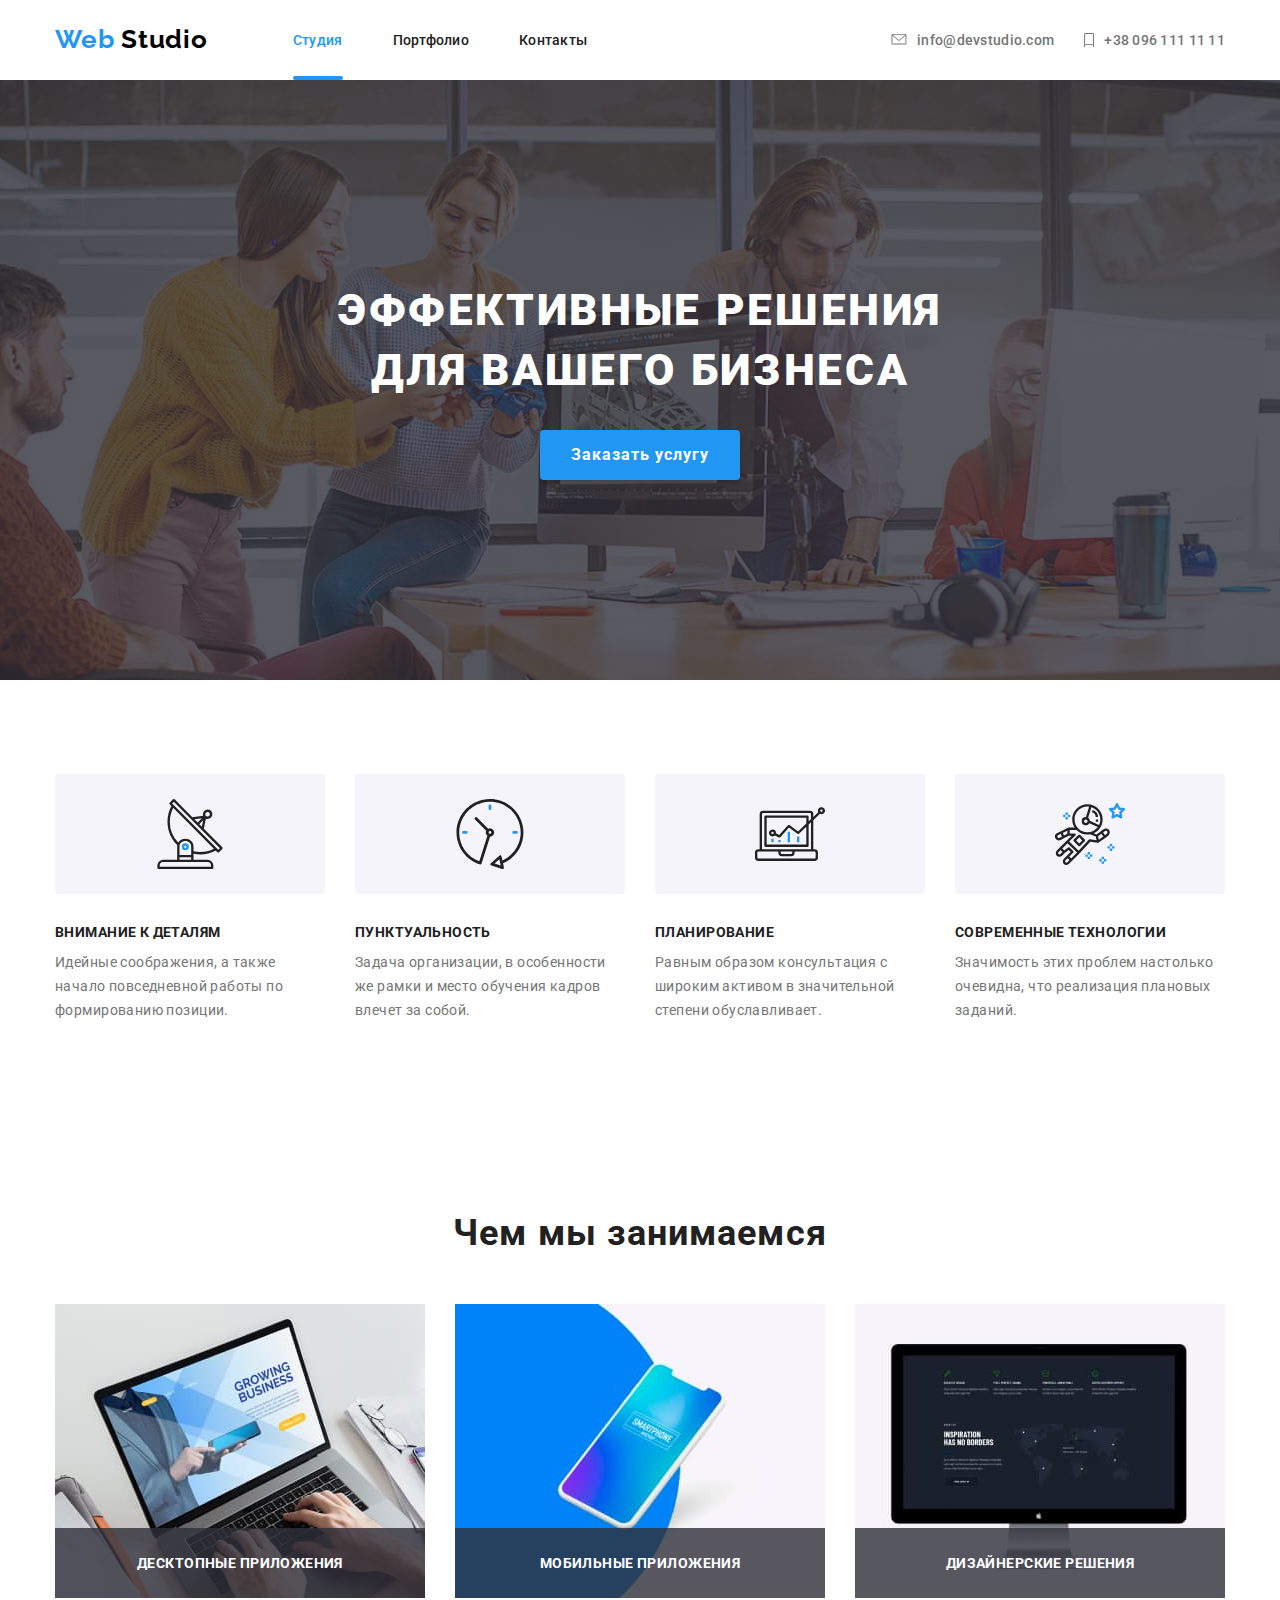
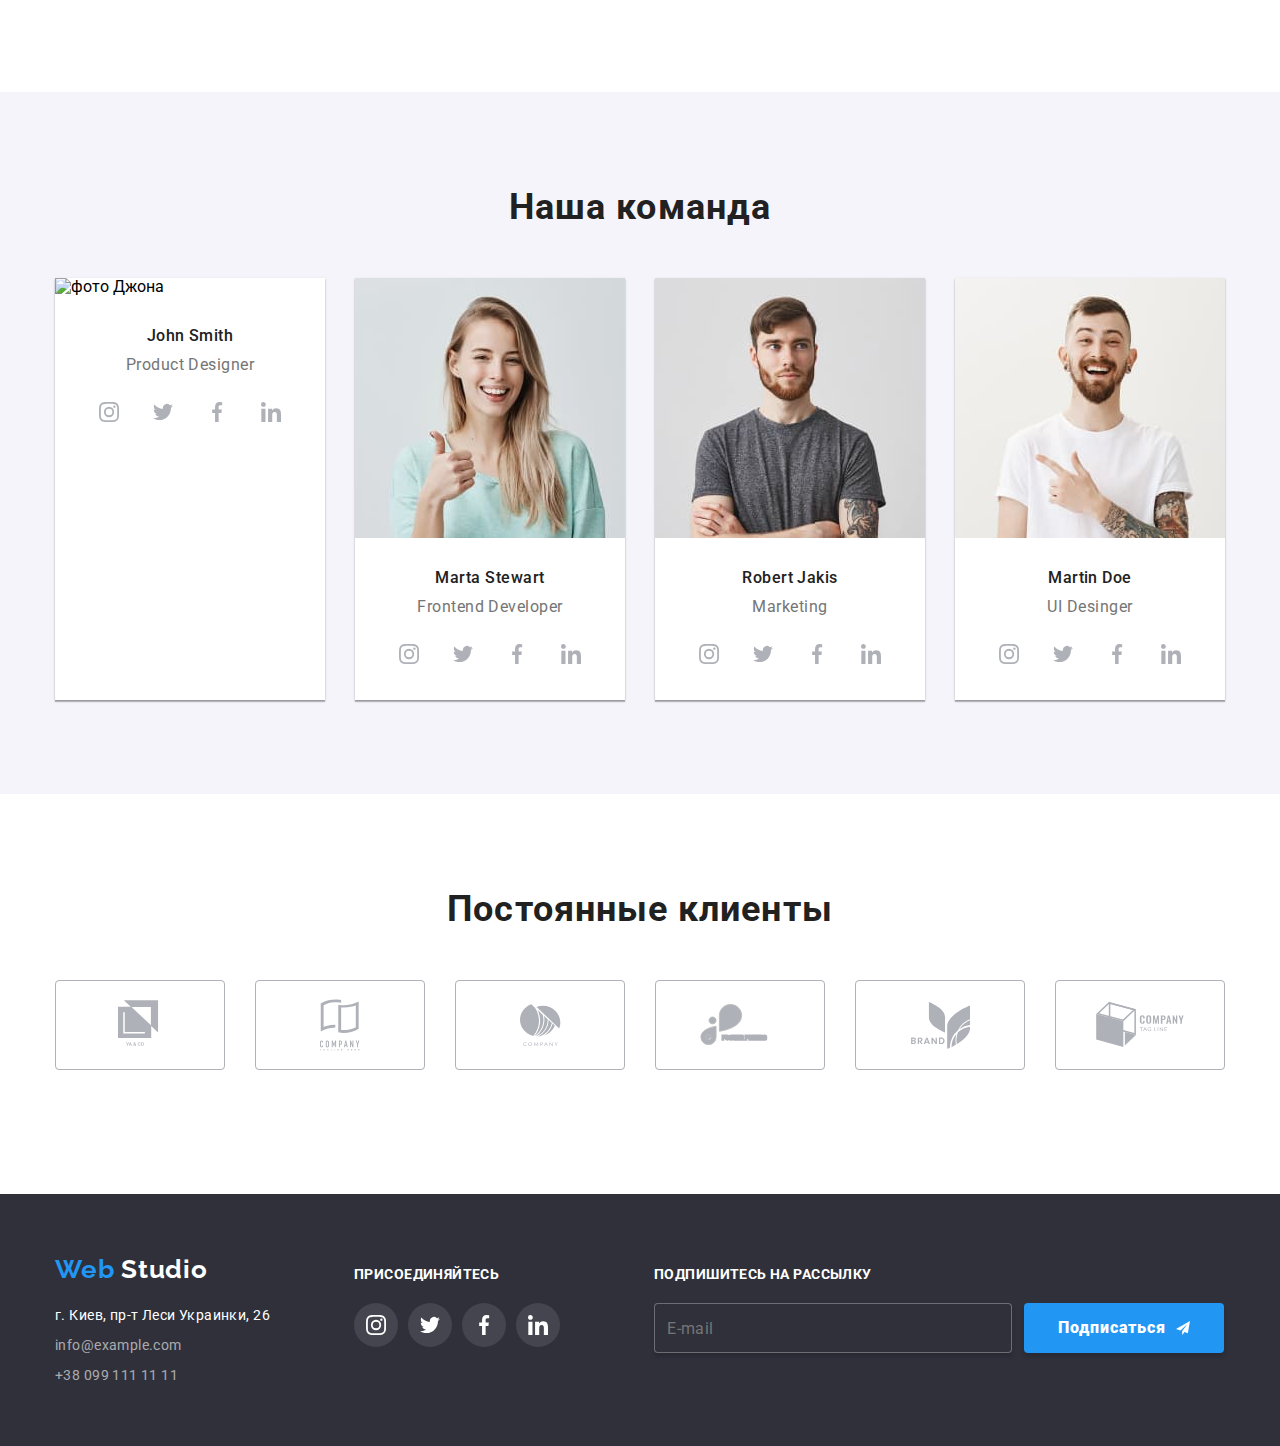
==== index.html @ 11353fe9 "сделал футер полностью" ====
<!DOCTYPE html>
<html lang="ru">
<head>
    <meta charset="UTF-8">
    <meta name="viewport" content="width=device-width, initial-scale=1.0">
    <link href="https://fonts.googleapis.com/css2?family=Raleway:wght@700&family=Roboto:wght@400;500;700;900&display=swap" rel="stylesheet">
    <link rel="stylesheet" href="https://cdnjs.cloudflare.com/ajax/libs/modern-normalize/0.6.0/modern-normalize.min.css">
    <link rel="stylesheet" href="./css/main.min.css">
    <title>Студия</title>
</head>
<body>
    <!--Шапка страницы-->
    <header class="header">
        <div class="container">
                <nav class="nav">
                    <a href="index.html" class="logo">
                        <span class="span-logo">Web</span> Studio
                    </a>
                    <button 
                    type="button" 
                    class="menu-button" 
                    aria-expanded="false"
                    aria-controls="menu-container"
                    data-menu-button
                    >
                        <svg width="24"
                         height="24"
                          aria-label="Переключатель мобильного меню"
                          class="mobile-menu"
                          >
                            <use class="icon-menu" href="../img/sprite2.svg#icon-menu"></use>
                            <use class="icon-crose" href="../img/sprite2.svg#icon-crose"></use>       
                        </svg>
                    </button>
                    <div class="menu-container" id="menu-container" data-menu>
                        <div class="div-nav">
                            <ul class="div-nav-ul">
                                <li class="div-nav-li">
                                    <a href="index.html" class="nav-link-active">Студия</a>
                                </li>   
                                <li class="div-nav-li">
                                    <a href="portfolio.html" class="nav-link">Портфолио</a>
                                </li>
                                <li class="div-nav-li">
                                    <a href="/" class="nav-link">Контакты</a>
                                </li>
                            </ul>
                        </div>
                        <div class="div-mail">
                            <ul class="div-mail-ul">
                                <li class="div-mail-li">
                                    <a href="mailto:info@devstudio.com" class="mail-link">
                                    <svg class="icon-link">
                                        <use
                                            href="./img/sprite.svg#icon-mail"
                                            ></use>
                                        </svg>
                                        info@devstudio.com</a>
                                </li>
                                <li class="div-mail-li">
                                    <a href="tel:+380961111111" class="mail-link-tel">
                                        <svg class="icon-link-tel">
                                            <use 
                                            href="./img/sprite.svg#icon-smartphone"
                                            ></use>
                                        </svg>  +38 096 111 11 11</a>
                                </li>
                            </ul>
                        </div> 
                    </div>
                    
                </nav>
        </div>
    </header> 
    <!--основная часть-->
    <main>
        <section class="main-container">
            <div class="main-div">
                <h1 class="main-title">ЭФФЕКТИВНЫЕ РЕШЕНИЯ <br> ДЛЯ ВАШЕГО БИЗНЕСА</h1>
                <button data-modal-open class="button">Заказать услугу</button>
            </div>
        </section>
    </main>
    <!--навыки-->
    <section class="feature-s">
        <h2 class="is-hidden">Навыки</h2>
        <div class="container feature-div">
            <ul class="feature-ul">
                <li class="feature-li"> 
                    <div class="antenna">
                        <svg class="icon-antenna">
                            <use 
                                href="./img/sprite.svg#icon-antenna"
                                ></use>
                        </svg>
                    </div>
                    <h3 class="feature-title">Внимание к деталям</h3>
                    <p class="feature-text">Идейные соображения, а также начало повседневной работы по формированию позиции.</p>
                </li>
                <li class="feature-li">
                    <div class="antenna">
                        <svg class="icon-antenna">
                            <use 
                                href="./img/sprite.svg#icon-clock"
                                ></use>
                        </svg>
                    </div>
                    <h3 class="feature-title">Пунктуальность</h3>
                    <p class="feature-text">Задача организации, в особенности же рамки и место обучения кадров влечет за собой.</p>
                </li>
                <li class="feature-li">
                    <div class="antenna">
                        <svg class="icon-antenna">
                            <use 
                                href="./img/sprite.svg#icon-diagram"
                                ></use>
                        </svg>
                    </div>
                    <h3 class="feature-title">Планирование</h3>
                    <p class="feature-text">Равным образом консультация с широким активом в значительной степени обуславливает.</p> 
                </li>
                <li class="feature-li">
                    <div class="antenna">
                        <svg class="icon-antenna">
                            <use 
                                href="./img/sprite.svg#icon-astronaut"
                                ></use>
                        </svg>
                    </div>
                    <h3 class="feature-title">Современные технологии</h3>
                    <p class="feature-text">Значимость этих проблем настолько очевидна, что реализация плановых заданий.</p>   
                </li>
            </ul>
        </div>
    </section>
    <!--чем мы занимаемся-->
    <section class="doing-s">
        <div class="container doing-div">
            <h2 class="doing-title">Чем мы занимаемся</h2>
            <ul class="doing-ul">
                <li class="doing-li">
                    <a href="">
                        <div class="doing-img">
                            <img src="./img/display.jpg" alt="компьютер" width="370" class="doing">
                                <div class="doing-background">
                                    <h3 class="doing-text">десктопные приложения</h3>
                                </div>
                        </div>
                    </a>
                </li>
                <li class="doing-li">
                    <a href="">
                        <div class="doing-img">
                            <img src="./img/phone.jpg" alt="мобильный телефон" width="370" class="doing">
                                <div class="doing-background">
                                    <h3 class="doing-text">мобильные приложения</h3>
                                </div>
                        </div>
                    </a>
                </li>
                <li class="doing-li">
                    <a href="">
                        <div class="doing-img">
                            <img src="./img/monitor.jpg" alt="экран монитора" width="370" class="doing">
                                <div class="doing-background">
                                    <h3 class="doing-text">дизайнерские решения</h3>
                                </div>
                        </div>
                    </a> 
                </li>
            </ul>
        </div>
    </section>
    <!--наша команда-->
    <section class="our-team">
        <div class="container team">
            <h2 class="team-title">Наша команда</h2>
            <ul class="team-ul">
                <li class="team-li">
                    <picture>
                        <source media="(min-width: 1200px)" 
                        srcset="./img/john1200@1x.jpg 1x, ./img/john1200@2x.jpg 2x"
                        type="image/jpg"
                        sizes="270">
                        <source media="(min-width: 768px)" 
                        srcset="./img/john768@1x.jpg 1x, ./img/john768@2x.jpg 2x"
                        type="image/jpg"
                        sizes="354">
                        <source
                        srcset="./img/john480@1x.jpg 1x, ./img/john480@2x.jpg 2x"
                        type="image/jpg"
                        sizes="450">
                        <img src="./img/john480@1x.jpg" alt="фото Джона">
                    </picture>
                    <h3 class="team-name">John Smith</h3>
                    <p class="team-position">Product Designer</p>
                        <ul class="team-social">
                            <li class="team-social-network">
                                <a href="https://www.instagram.com" class="team-link">
                                    <svg class="icon-instagram">
                                        <use 
                                            href="./img/sprite.svg#icon-instagram"
                                            ></use>
                                    </svg>
                                </a>
                            </li>
                            <li class="team-social-network">
                                <a href="https://www.twitter.com" class="team-link">
                                    <svg class="icon-instagram">
                                        <use 
                                            href="./img/sprite.svg#icon-twitter"
                                            ></use>
                                    </svg>
                                </a>
                            </li>
                            <li class="team-social-network">
                                <a href="https://www.facebook.com" class="team-link">
                                    <svg class="icon-instagram">
                                        <use 
                                            href="./img/sprite.svg#icon-facebook"
                                            ></use>
                                    </svg>
                                </a>
                            </li>
                            <li class="team-social-network">
                                <a href="https://www.linkedin.com" class="team-link">
                                    <svg class="icon-instagram">
                                        <use 
                                            href="./img/sprite.svg#icon-linkedin"
                                            ></use>
                                    </svg>
                                </a>
                            </li>
                        </ul>
                </li>
                <li class="team-li">
                    <picture>
                        <source media="(min-width: 1200px)" 
                        srcset="./img/Marta1200@1x.jpg 1x, ./img/Marta1200@2x.jpg 2x"
                        type="image/jpg"
                        sizes="270">
                        <source media="(min-width: 768px)" 
                        srcset="./img/Marta768@1x.jpg 1x, ./img/Marta768@2x.jpg 2x"
                        type="image/jpg"
                        sizes="354">
                        <source 
                        srcset="./img/Marta480@1x.jpg 1x, ./img/Marta480@2x.jpg 2x"
                        type="image/jpg"
                        sizes="450">
                        <img src="./img/Marta480@1x.jpg" alt="фото Марты">
                    </picture>
                    <h3 class="team-name">Marta Stewart</h3>
                    <p class="team-position">Frontend Developer</p>
                    <ul class="team-social">
                        <li class="team-social-network">
                            <a href="https://www.instagram.com" class="team-link">
                                <svg class="icon-instagram">
                                    <use 
                                        href="./img/sprite.svg#icon-instagram"
                                        ></use>
                                </svg>
                            </a>
                        </li>
                        <li class="team-social-network">
                            <a href="https://www.twitter.com" class="team-link">
                                <svg class="icon-instagram">
                                    <use 
                                        href="./img/sprite.svg#icon-twitter"
                                        ></use>
                                </svg>
                            </a>
                        </li>
                        <li class="team-social-network">
                            <a href="https://www.facebook.com" class="team-link">
                                <svg class="icon-instagram">
                                    <use 
                                        href="./img/sprite.svg#icon-facebook"
                                        ></use>
                                </svg>
                            </a>
                        </li>
                        <li class="team-social-network">
                            <a href="https://www.linkedin.com" class="team-link">
                                <svg class="icon-instagram">
                                    <use 
                                        href="./img/sprite.svg#icon-linkedin"
                                        ></use>
                                </svg>
                            </a>
                        </li>
                    </ul>
                </li>
                <li class="team-li">
                    <picture>
                        <source media="(min-width: 1200px)" 
                        srcset="./img/Robert1200@1x.jpg 1x, ./img/Robert1200@2x.jpg 2x"
                        type="image/jpg"
                        sizes="270">
                        <source media="(min-width: 768px)" 
                        srcset="./img/Robert768@1x.jpg 1x, ./img/Robert768@2x.jpg 2x"
                        type="image/jpg"
                        sizes="354">
                        <source 
                        srcset="./img/Robert480@1x.jpg 1x, ./img/Robert480@2x.jpg 2x"
                        type="image/jpg"
                        sizes="450">
                        <img src="./img/Robert480@1x.jpg" alt="фото Роберта">
                    </picture>
                    <h3 class="team-name">Robert Jakis</h3>
                    <p class="team-position">Marketing</p>
                    <ul class="team-social">
                        <li class="team-social-network">
                            <a href="https://www.instagram.com" class="team-link">
                                <svg class="icon-instagram">
                                    <use 
                                        href="./img/sprite.svg#icon-instagram"
                                        ></use>
                                </svg>
                            </a>
                        </li>
                        <li class="team-social-network">
                            <a href="https://www.twitter.com" class="team-link">
                                <svg class="icon-instagram">
                                    <use 
                                        href="./img/sprite.svg#icon-twitter"
                                        ></use>
                                </svg>
                            </a>
                        </li>
                        <li class="team-social-network">
                            <a href="https://www.facebook.com" class="team-link">
                                <svg class="icon-instagram">
                                    <use 
                                        href="./img/sprite.svg#icon-facebook"
                                        ></use>
                                </svg>
                            </a>
                        </li>
                        <li class="team-social-network">
                            <a href="https://www.linkedin.com" class="team-link">
                                <svg class="icon-instagram">
                                    <use 
                                        href="./img/sprite.svg#icon-linkedin"
                                        ></use>
                                </svg>
                            </a>
                        </li>
                    </ul>
                </li>
                <li class="team-li">
                    <picture>
                        <source media="(min-width: 1200px)" 
                        srcset="./img/Martin1200@1x.jpg 1x, ./img/Martin1200@2x.jpg 2x"
                        type="image/jpg"
                        sizes="270">
                        <source media="(min-width: 768px)" 
                        srcset="./img/Martin768@1x.jpg 1x, ./img/Martin768@2x.jpg 2x"
                        type="image/jpg"
                        sizes="354">
                        <source 
                        srcset="./img/Martin480@1x.jpg 1x, ./img/Martin480@2x.jpg 2x"
                        type="image/jpg"
                        sizes="450">
                        <img src="./img/Martin480@1x.jpg" alt="фото Мартина">
                    </picture>
                    <h3 class="team-name">Martin Doe</h3>
                    <p class="team-position">UI Desinger</p>
                    <ul class="team-social">
                        <li class="team-social-network">
                            <a href="https://www.instagram.com" class="team-link">
                                <svg class="icon-instagram">
                                    <use 
                                        href="./img/sprite.svg#icon-instagram"
                                        ></use>
                                </svg>
                            </a>
                        </li>
                        <li class="team-social-network">
                            <a href="https://www.twitter.com" class="team-link">
                                <svg class="icon-instagram">
                                    <use 
                                        href="./img/sprite.svg#icon-twitter"
                                        ></use>
                                </svg>
                            </a>
                        </li>
                        <li class="team-social-network">
                            <a href="https://www.facebook.com" class="team-link">
                                <svg class="icon-instagram">
                                    <use 
                                        href="./img/sprite.svg#icon-facebook"
                                        ></use>
                                </svg>
                            </a>
                        </li>
                        <li class="team-social-network">
                            <a href="https://www.linkedin.com" class="team-link">
                                <svg class="icon-instagram">
                                    <use 
                                        href="./img/sprite.svg#icon-linkedin"
                                        ></use>
                                </svg>
                            </a>
                        </li>
                    </ul>
                </li>
            </ul>
        </div>
    </section>
    <!--постоянные клиенты--> 
    <section class="feature-s">
        <div class="container our-clients">
            <h2 class="our-title">Постоянные клиенты</h2>
            <ul class="our-ul">
                <li class="our-li">
                    <a href="/" class="our-link">
                        <div class="our-div-logo">
                            <svg class="logo1 logo-style">
                                <use 
                                    href="./img/sprite.svg#icon-logo1"
                                    ></use>
                            </svg>
                        </div>
                    </a>
                </li>
                <li class="our-li">
                    <a href="/" class="our-link">
                        <div class="our-div-logo">
                            <svg class="logo2 logo-style">
                                <use 
                                    href="./img/sprite.svg#icon-logo2"
                                    ></use>
                            </svg>
                    </div>
                    </a>
                </li>
                <li class="our-li">
                    <a href="/" class="our-link">
                        <div class="our-div-logo">
                            <svg class="logo3 logo-style">
                                <use 
                                    href="./img/sprite.svg#icon-logo3"
                                    ></use>
                            </svg>
                    </div>
                    </a>
                </li>
                <li class="our-li">
                    <a href="/" class="our-link">
                        <div class="our-div-logo">
                            <svg class="logo4 logo-style">
                                <use 
                                    href="./img/sprite.svg#icon-logo4"
                                    ></use>
                            </svg>
                    </div>
                    </a>
                </li>
                <li class="our-li">
                    <a href="/" class="our-link">
                        <div class="our-div-logo">
                            <svg class="logo5 logo-style">
                                <use 
                                    href="./img/sprite.svg#icon-logo5"
                                    ></use>
                            </svg>
                        </div>
                    </a>
                </li>
                <li class="our-li">
                    <a href="/" class="our-link">
                        <div class="our-div-logo">
                            <svg class="logo6 logo-style">
                                <use 
                                    href="./img/sprite.svg#icon-logo6"
                                    ></use>
                            </svg>
                        </div>
                    </a>
                </li>
            </ul>
        </div>
    </section>
    </main> 
    <!--подвал-->
    <footer class="footer">
        <div class="container div-footer">
            <div class="div-address">
                <div class="address-logo">
                    <a href="index.html" class="logo-footer">
                        <span class="logo-footer-part">Web</span> Studio
                    </a>
                </div>
                <div class="box-address">
                    <address class="footer-address">
                        <p>г. Киев, пр-т Леси Украинки, 26</p> 
                        <a href="mailto:info@example.com" class="footer-address-contacts">info@example.com</a>
                        <a href="tel:+380991111111" class="footer-address-contacts">+38 099 111 11 11</a>
                    </address>
                </div>
            </div>
            
            <div class="footer-social">
                <h3 class="footer-social-title">присоединяйтесь</h3>
                <ul class="footer-ul">
                    <li class="footer-li">
                        <a href="https://www.instagram.com" class="footer-social-link">
                            <svg class="icon-footer-instagram">
                                <use 
                                    href="./img/sprite.svg#icon-instagram"
                                    ></use>
                            </svg>
                        </a>
                    </li>
                    <li class="footer-li">
                        <a href="https://www.instagram.com" class="footer-social-link">
                            <svg class="icon-footer-instagram">
                                <use 
                                    href="./img/sprite.svg#icon-twitter"
                                    ></use>
                            </svg>
                        </a>
                    </li>
                    <li class="footer-li">
                        <a href="https://www.instagram.com" class="footer-social-link">
                            <svg class="icon-footer-instagram">
                                <use 
                                    href="./img/sprite.svg#icon-facebook"
                                    ></use>
                            </svg>
                        </a>
                    </li>
                    <li class="footer-li">
                        <a href="https://www.instagram.com" class="footer-social-link">
                            <svg class="icon-footer-instagram">
                                <use 
                                    href="./img/sprite.svg#icon-linkedin"
                                    ></use>
                            </svg>
                        </a>
                    </li>
                </ul> 
            </div> 
            <div class="footer-email-button">
                <h3 class="footer-email-title">подпишитесь на рассылку</h3>
                <form action="" method="">
                    <div class="email-button">
                        <input type="email" name="mail" id="mail" placeholder="E-mail" class="footer-email">
                        <button class="footer-button">Подписаться
                            <svg class="icon-footer-button">
                                <use 
                                    href="./img/sprite.svg#icon-send"
                                    ></use>
                            </svg>
                        </button>
                    </div>
                </form>
            </div>
        </div>
        <p class="footer-signature">2020 | Developed by GoIT Students</p>
    </footer>
    <!--Модальное окно-->
    <div data-modal class="backdrop is-hidden">
        <div  class="popup">
            <button data-modal-close class="popup-button">
                <svg class="popup-close">
                    <use href="./img/sprite3.svg#icon-Close"
                    ></use>
                </svg>
            </button>
            <h2 class="popup-text">Отправьте свои данные, мы вам перезвоним</h2>
            <form action=" " class="form-popup">
                <div class="div-popup">
                    <input type="text" class="form-input" name="name" id="name" placeholder=" ">
                    <label for="name" class="form-label">Имя</label>
                        <svg class="form-svg">
                            <use 
                            href="./img/sprite3.svg#icon-person"
                            ></use>
                        </svg>
                </div>
                <div class="div-popup">
                    <input type="text" class="form-input" name="tel" id="tel" placeholder=" ">
                    <label for="tel" class="form-label">Телефон</label>
                        <svg class="form-svg">
                            <use 
                            href="./img/sprite3.svg#icon-phone"
                            ></use>
                        </svg>
                </div>
                <div class="div-popup">
                    <input type="text" class="form-input" name="email" id="email" placeholder=" ">
                    <label for="email" class="form-label">Почта</label>
                        <svg class="form-svg">
                            <use 
                            href="./img/sprite3.svg#icon-email"
                            ></use>
                        </svg>
                </div>
                <div class="div-comment">
                    <textarea name="comment" id="comment" cols="30" rows="10" class="form-comment" placeholder=" "></textarea>
                    <label for="comment" class="comment-label">Комментарий</label>
                </div>
                <div class="div-checkbox">
                    <label class="checkbox-label"><input type="checkbox" name="checkbox" class="checkbox">
                        <span class="form-span">
                        </span>
                        Соглашаюсь с рассылкой и принимаю <a href="" class="form-policy-link">Условия договора</a>
                    </label>
                </div>
                <button type="submit" class="submit">Отправить</button>
            </form>
        </div>
    </div>  
    <script src="./js/modal.js"></script>
    <script src="./js/menu.js"></script>
</body>
</html>
---- css/main.min.css ----
.logo,.logo-footer{display:inline-block;font-family:'Raleway', sans-serif;font-style:normal;font-weight:bold;letter-spacing:0.03em;-webkit-transition:color 250ms cubic-bezier(0.4, 0, 0.2, 1);transition:color 250ms cubic-bezier(0.4, 0, 0.2, 1)}.footer-address,.footer-address-contacts{font-style:normal;font-weight:normal;font-size:14px;line-height:21px;letter-spacing:0.03em}.doing-text,.feature-title,.footer-social-title,.footer-email-title{font-weight:bold;font-size:14px;line-height:16px;letter-spacing:0.03em;text-transform:uppercase}.feature-text{color:#757575;font-weight:normal;font-size:14px;line-height:24px;letter-spacing:0.03em}.team-name,.team-position{font-size:16px;line-height:19px;letter-spacing:0.03em;text-align:center}.doing-title,.our-title{font-weight:bold;font-size:36px;line-height:42px;letter-spacing:0.03em;text-align:center;color:#212121}html{-webkit-box-sizing:border-box;box-sizing:border-box}*,*::before,*::after{-webkit-box-sizing:inherit;box-sizing:inherit}body{font-family:'Roboto',  sans-serif;background-color:#fff;margin:0}a{text-decoration:none;margin:0}li{list-style:none;margin:0;padding:0}ul{padding:0;margin:0}img{display:block}p{margin:0}body.modal-open{overflow:hidden}img{display:block;max-width:100%;height:auto}.container{margin-right:auto;margin-left:auto;padding-right:15px;padding-left:15px}@media screen and (min-width: 480px){.container{width:480px}}@media screen and (min-width: 768px){.container{width:768px}}@media screen and (min-width: 1200px){.container{width:1200px}}.logo{color:#000;font-size:24px;line-height:28px;padding-top:16px;padding-bottom:16px;margin-right:auto}.logo:hover,.logo:focus{color:#2196f3}@media screen and (min-width: 768px){.logo{font-size:24px;line-height:28px;padding-top:26px;padding-bottom:26px;margin-right:81px}}@media screen and (min-width: 1200px){.logo{font-size:26px;line-height:31px;padding-top:24px;padding-bottom:25px;margin-right:85px}}.span-logo{color:#2196f3}.div-nav{display:-webkit-box;display:-ms-flexbox;display:flex}@media screen and (max-width: 767px){.div-nav{padding-top:60px;padding-bottom:60px;-webkit-box-pack:center;-ms-flex-pack:center;justify-content:center}}@media screen and (min-width: 768px){.div-nav{margin-right:auto}}.nav-link{display:inline-block;font-weight:500;font-size:18px;line-height:21px;letter-spacing:0.02em;color:#212121;-webkit-transition:color 250ms cubic-bezier(0.4, 0, 0.2, 1);transition:color 250ms cubic-bezier(0.4, 0, 0.2, 1)}.nav-link:hover,.nav-link:focus{color:#2196f3}@media screen and (min-width: 768px){.nav-link{font-size:14px;line-height:16px;padding-top:32px;padding-bottom:32px}}.div-nav-ul{display:-webkit-box;display:-ms-flexbox;display:flex}@media screen and (max-width: 767px){.div-nav-ul{-webkit-box-orient:vertical;-webkit-box-direction:normal;-ms-flex-direction:column;flex-direction:column}}@media screen and (max-width: 767px){.div-nav-li:not(:last-child)>a.nav-link{margin-bottom:40px}.div-nav-li>a.nav-link-active{margin-bottom:52px}}@media screen and (min-width: 768px){.div-nav-li:not(:last-child){margin-right:50px}}.nav-link-active{position:relative;display:inline-block;font-weight:500;font-size:18px;line-height:21px;letter-spacing:0.02em;color:#2196f3}@media screen and (min-width: 768px){.nav-link-active{font-size:14px;line-height:16px;padding-top:32px;padding-bottom:32px}}.nav-link-active::after{position:absolute;content:"";display:block;width:100%;height:4px;background-color:#2196f3;border-radius:2px}@media screen and (max-width: 767px){.nav-link-active::after{margin-top:8px}}@media screen and (min-width: 768px){.nav-link-active::after{bottom:0}}.div-mail{display:-webkit-box;display:-ms-flexbox;display:flex}@media screen and (max-width: 767px){.div-mail{-webkit-box-pack:center;-ms-flex-pack:center;justify-content:center}}.div-mail-ul{display:-webkit-box;display:-ms-flexbox;display:flex}@media screen and (max-width: 767px){.div-mail-ul{margin-bottom:60px}}@media screen and (max-width: 1199px){.div-mail-ul{-webkit-box-orient:vertical;-webkit-box-direction:normal;-ms-flex-direction:column;flex-direction:column}}@media screen and (min-width: 1200px){.div-mail-li:not(:last-child){margin-right:30px}}@media screen and (max-width: 767px){.div-mail-li:first-child{margin-bottom:16px}}@media screen and (min-width: 768px) and (max-width: 1199px){.div-mail-li:first-child{margin-bottom:10px}}@media screen and (min-width: 768px) and (max-width: 1199px){.mail-link{padding-top:21px}}.mail-link,.mail-link-tel{display:-webkit-inline-box;display:-ms-inline-flexbox;display:inline-flex;-webkit-box-align:center;-ms-flex-align:center;align-items:center;color:#757575;font-weight:500;font-size:18px;line-height:21px;letter-spacing:0.02em;-webkit-transition:color 250ms cubic-bezier(0.4, 0, 0.2, 1);transition:color 250ms cubic-bezier(0.4, 0, 0.2, 1)}.mail-link:hover,.mail-link:focus,.mail-link-tel:hover,.mail-link-tel:focus{color:#2196f3}@media screen and (min-width: 768px){.mail-link,.mail-link-tel{font-size:12px;line-height:14px}}@media screen and (min-width: 1200px){.mail-link,.mail-link-tel{font-size:14px;line-height:16px;padding-top:32px;padding-bottom:32px}}.mail-link:hover .icon-link,.mail-link:focus .icon-link,.mail-link-tel:hover .icon-link-tel,.mail-link-tel:focus .icon-link-tel{fill:#2196f3}.icon-link,.icon-link-tel{fill:#757575;margin-right:10px;-webkit-transition:fill 250ms cubic-bezier(0.4, 0, 0.2, 1);transition:fill 250ms cubic-bezier(0.4, 0, 0.2, 1)}@media screen and (min-width: 768px) and (max-width: 1199px){.icon-link,.icon-link-tel{margin-right:8px}}.icon-link{width:16px;height:11.2px}@media screen and (min-width: 768px) and (max-width: 1199px){.icon-link{width:14px;height:10px}}.icon-link-tel{width:10px;height:14.94px}@media screen and (min-width: 768px) and (max-width: 1199px){.icon-link-tel{width:10px;height:14px}}.doing-s{background-color:#fff;padding-top:94px;padding-bottom:94px}@media screen and (max-width: 1199px){.doing-s{display:none}}.doing-div{display:block}.doing-title{margin:0;margin-bottom:50px}.doing-ul{display:-webkit-box;display:-ms-flexbox;display:flex}.doing-li:not(:last-child){margin-right:30px}.doing{display:block}.doing-img{position:relative}.doing-background{position:absolute;bottom:0;background:rgba(47,48,58,0.8);border-radius:0px;width:370px;height:70px}.doing-text{text-align:center;color:#fff;padding-top:27px;padding-bottom:27px;margin:0}.feature-s{background-color:#fff;padding-top:60px;padding-bottom:60px}@media screen and (min-width: 768px){.feature-s{padding-top:60px;padding-bottom:60px}}@media screen and (min-width: 1200px){.feature-s{padding-top:94px;padding-bottom:94px}}.is-hidden{display:none;margin:0}.antenna{display:-webkit-box;display:-ms-flexbox;display:flex;-webkit-box-align:center;-ms-flex-align:center;align-items:center;-webkit-box-pack:center;-ms-flex-pack:center;justify-content:center;height:120px;background-color:#F5F4FA;border-radius:4px}.icon-antenna{width:70px;height:70px}.feature-title{padding-top:30px;margin:0;color:#212121}@media screen and (max-width: 767px){.feature-title{text-align:center}}.feature-text{text-align:start;padding-top:10px;padding-bottom:2px;margin:0}@media screen and (min-width: 768px){.feature-ul{display:-webkit-box;display:-ms-flexbox;display:flex;-ms-flex-wrap:wrap;flex-wrap:wrap}}@media screen and (min-width: 1200px){.feature-ul{display:-webkit-box;display:-ms-flexbox;display:flex}}@media screen and (max-width: 767px){.feature-li:not(:last-child){margin-bottom:30px}}@media screen and (min-width: 768px) and (max-width: 1200px){.feature-li{max-width:354px}.feature-li:nth-child(2n+1){margin-right:30px}.feature-li:nth-child(-n+2){margin-bottom:30px}}@media screen and (min-width: 1200px){.feature-li{max-width:270px}.feature-li:not(:last-child){margin-right:30px}}.footer{display:-webkit-box;display:-ms-flexbox;display:flex;-webkit-box-orient:vertical;-webkit-box-direction:normal;-ms-flex-direction:column;flex-direction:column;background-color:#2f303a}.div-footer{padding-top:60px;padding-bottom:60px}@media screen and (max-width: 767px){.div-footer{display:-webkit-box;display:-ms-flexbox;display:flex;-webkit-box-orient:vertical;-webkit-box-direction:normal;-ms-flex-direction:column;flex-direction:column}}@media screen and (min-width: 768px){.div-footer{display:-webkit-box;display:-ms-flexbox;display:flex;-ms-flex-wrap:wrap;flex-wrap:wrap}}@media screen and (min-width: 1200px){.div-footer{display:-webkit-box;display:-ms-flexbox;display:flex;-webkit-box-orient:horizontal;-webkit-box-direction:normal;-ms-flex-direction:row;flex-direction:row;padding-bottom:60px}}.footer-signature{display:-webkit-box;display:-ms-flexbox;display:flex;-webkit-box-pack:center;-ms-flex-pack:center;justify-content:center;text-align:center;font-weight:normal;font-size:12px;line-height:21px;letter-spacing:0.03em;color:rgba(255,255,255,0.4);padding-top:18px;padding-bottom:21px;margin:0;display:none}@media screen and (max-width: 767px){.div-address{margin-left:auto;margin-right:auto}}@media screen and (min-width: 768px){.div-address{margin-left:61px;margin-right:165px}}@media screen and (min-width: 1200px){.div-address{margin-right:69px;margin-left:0}}@media screen and (max-width: 1199px){.address-logo{display:-webkit-box;display:-ms-flexbox;display:flex;-webkit-box-flex:1;-ms-flex-positive:1;flex-grow:1;-webkit-box-pack:center;-ms-flex-pack:center;justify-content:center}}.logo-footer{font-size:24px;line-height:28px;color:#fff}.logo-footer:hover,.logo-footer:focus{color:#2196f3}@media screen and (min-width: 1200px){.logo-footer{font-size:26px;line-height:31px}}.logo-footer-part{color:#2196f3;margin:0}@media screen and (min-width: 1200px){.box-address{padding-right:15px}}.footer-address{display:-webkit-box;display:-ms-flexbox;display:flex;-webkit-box-orient:vertical;-webkit-box-direction:normal;-ms-flex-direction:column;flex-direction:column;color:#fff;padding-top:20px;margin:0}.footer-address-contacts{color:rgba(255,255,255,0.6);padding-top:8px;-webkit-transition:color 250ms cubic-bezier(0.4, 0, 0.2, 1);transition:color 250ms cubic-bezier(0.4, 0, 0.2, 1)}.footer-address-contacts:hover,.footer-address-contacts:focus{color:#2196f3}@media screen and (max-width: 1199px){.footer-address-contacts{display:-webkit-box;display:-ms-flexbox;display:flex;-webkit-box-flex:1;-ms-flex-positive:1;flex-grow:1;-webkit-box-pack:center;-ms-flex-pack:center;justify-content:center}}@media screen and (min-width: 1200px){.footer-address-contacts{display:inline-block;padding-top:9px}}.footer-social{display:-webkit-box;display:-ms-flexbox;display:flex;-webkit-box-orient:vertical;-webkit-box-direction:normal;-ms-flex-direction:column;flex-direction:column;-ms-flex-item-align:start;align-self:flex-start}@media screen and (max-width: 767px){.footer-social{-webkit-box-align:center;-ms-flex-align:center;align-items:center;margin-top:60px;margin-right:auto;margin-left:auto}}@media screen and (min-width: 768px){.footer-social{margin-top:5px}}@media screen and (min-width: 1200px){.footer-social{margin-right:94px;margin-top:12px}}.footer-social-title{color:#fff;margin:0}@media screen and (max-width: 1199px){.footer-social-title{display:-webkit-box;display:-ms-flexbox;display:flex;-webkit-box-pack:center;-ms-flex-pack:center;justify-content:center;-webkit-box-flex:1;-ms-flex-positive:1;flex-grow:1}}@media screen and (min-width: 1200px){.footer-social-title{display:inline-block;-webkit-box-pack:center;-ms-flex-pack:center;justify-content:center}}.footer-ul{display:-webkit-box;display:-ms-flexbox;display:flex}@media screen and (max-width: 1199px){.footer-ul{-webkit-box-pack:center;-ms-flex-pack:center;justify-content:center;padding-top:20px}}@media screen and (min-width: 1200px){.footer-ul{-webkit-box-orient:horizontal;-webkit-box-direction:normal;-ms-flex-direction:row;flex-direction:row;padding-top:21px}}.footer-li{display:-webkit-inline-box;display:-ms-inline-flexbox;display:inline-flex}.footer-li:not(:last-child){margin-right:10px}.icon-footer-instagram{width:20px;height:20px;fill:#fff}.footer-social-link{display:-webkit-inline-box;display:-ms-inline-flexbox;display:inline-flex;-webkit-box-align:center;-ms-flex-align:center;align-items:center;-webkit-box-pack:center;-ms-flex-pack:center;justify-content:center;width:44px;height:44px;border-radius:50%;background-color:rgba(255,255,255,0.1);-webkit-transition:background-color 250ms cubic-bezier(0.4, 0, 0.2, 1);transition:background-color 250ms cubic-bezier(0.4, 0, 0.2, 1)}.footer-social-link:hover,.footer-social-link:focus{background-color:#2196f3}@media screen and (max-width: 1199px){.footer-email-button{display:-webkit-box;display:-ms-flexbox;display:flex;-webkit-box-orient:vertical;-webkit-box-direction:normal;-ms-flex-direction:column;flex-direction:column;margin-top:60px;margin-right:auto;margin-left:auto}}@media screen and (min-width: 1200px){.footer-email-button{margin-top:12px}}.footer-email-title{color:#fff;margin:0;margin-bottom:20px}@media screen and (max-width: 1199px){.footer-email-title{display:-webkit-box;display:-ms-flexbox;display:flex;-webkit-box-flex:1;-ms-flex-positive:1;flex-grow:1;-webkit-box-pack:center;-ms-flex-pack:center;justify-content:center}}@media screen and (min-width: 1200px){.footer-email-title{margin-bottom:21px}}.email-button{display:-webkit-box;display:-ms-flexbox;display:flex;-webkit-box-orient:vertical;-webkit-box-direction:normal;-ms-flex-direction:column;flex-direction:column}@media screen and (min-width: 1200px){.email-button{-webkit-box-orient:horizontal;-webkit-box-direction:normal;-ms-flex-direction:row;flex-direction:row}}.footer-email{width:450px;height:50px;color:rgba(255,255,255,0.6);letter-spacing:0.03em;font-weight:normal;font-size:16px;line-height:20px;display:-webkit-box;display:-ms-flexbox;display:flex;-webkit-box-align:center;-ms-flex-align:center;align-items:center;border:1px solid rgba(255,255,255,0.3);-webkit-box-shadow:0px 4px 4px rgba(0,0,0,0.15);box-shadow:0px 4px 4px rgba(0,0,0,0.15);background:#2f303a;border-radius:4px;padding-right:12px;padding-left:12px}@media screen and (max-width: 1199px){.footer-email{margin-bottom:20px}}@media screen and (min-width: 1200px){.footer-email{margin-right:12px;line-height:30px;width:358px}}.footer-button{background-color:#2196f3;color:#fff;width:200px;height:50px;font-weight:900;font-size:16px;line-height:30px;display:-webkit-inline-box;display:-ms-inline-flexbox;display:inline-flex;-webkit-box-orient:horizontal;-webkit-box-direction:normal;-ms-flex-direction:row;flex-direction:row;-webkit-box-pack:center;-ms-flex-pack:center;justify-content:center;-webkit-box-align:center;-ms-flex-align:center;align-items:center;text-align:center;letter-spacing:0.06em;-webkit-box-shadow:0px 4px 4px rgba(0,0,0,0.15);box-shadow:0px 4px 4px rgba(0,0,0,0.15);border-radius:4px;border:none;-webkit-transition:background-color 250ms cubic-bezier(0.4, 0, 0.2, 1);transition:background-color 250ms cubic-bezier(0.4, 0, 0.2, 1)}@media screen and (max-width: 1199px){.footer-button{margin-right:auto;margin-left:auto}}.icon-footer-button{width:24px;height:24px;padding-left:10px}.header{position:relative;background-color:#fff}.nav{display:-webkit-box;display:-ms-flexbox;display:flex}.menu-button{display:-webkit-inline-box;display:-ms-inline-flexbox;display:inline-flex;margin:0;padding:0;border:0;padding-top:18px;padding-bottom:18px;background-color:transparent}@media screen and (min-width: 768px){.menu-button{display:none}}.menu-button .icon-crose{display:none}.menu-button.is-open .icon-crose{display:block}.menu-button.is-open .icon-menu{display:none}.menu-container{background-color:#ffffff}@media screen and (max-width: 767px){.menu-container{display:none;position:absolute;top:100%;left:0;width:100%;text-align:center;-webkit-box-shadow:0px 4px 8px rgba(0,0,0,0.04),0px 2px 4px rgba(0,0,0,0.08),0px 1px 3px rgba(0,0,0,0.16);box-shadow:0px 4px 8px rgba(0,0,0,0.04),0px 2px 4px rgba(0,0,0,0.08),0px 1px 3px rgba(0,0,0,0.16)}.menu-container.is-open{display:block;border-top:1px solid #ECECEC}}@media screen and (min-width: 768px){.menu-container{display:-webkit-box;display:-ms-flexbox;display:flex;-webkit-box-flex:1;-ms-flex-positive:1;flex-grow:1;-webkit-box-pack:justify;-ms-flex-pack:justify;justify-content:space-between}}.icon-menu,.icon-crose{fill:#000;-webkit-transition:fill 250ms cubic-bezier(0.4, 0, 0.2, 1);transition:fill 250ms cubic-bezier(0.4, 0, 0.2, 1)}.icon-menu:hover,.icon-menu:focus,.icon-crose:hover,.icon-crose:focus{fill:#2196f3}.main-container{max-width:1600px;height:400px;margin-left:auto;margin-right:auto;background-color:rgba(47,48,58,0.8);background-image:-webkit-gradient(linear, left top, right top, from(rgba(47,48,58,0.8)), to(rgba(47,48,58,0.8))),url("../img/Header480@1x.jpg");background-image:linear-gradient(to right, rgba(47,48,58,0.8), rgba(47,48,58,0.8)),url("../img/Header480@1x.jpg");background-repeat:no-repeat;background-position:center;background-size:cover}@media screen and (min-width: 1200px){.main-container{height:600px}}@media screen and (min-device-pixel-ratio: 2), screen and (-webkit-min-device-pixel-ratio: 2), screen and (min-resolution: 192dpi), screen and (min-resolution: 2dppx){.main-container{background-image:-webkit-gradient(linear, left top, right top, from(rgba(47,48,58,0.8)), to(rgba(47,48,58,0.8))),url("../img/Header480@2x.jpg");background-image:linear-gradient(to right, rgba(47,48,58,0.8), rgba(47,48,58,0.8)),url("../img/Header480@2x.jpg")}}@media screen and (min-width: 480px){.main-container{background-image:-webkit-gradient(linear, left top, right top, from(rgba(47,48,58,0.8)), to(rgba(47,48,58,0.8))),url("../img/Header768@1x.jpg");background-image:linear-gradient(to right, rgba(47,48,58,0.8), rgba(47,48,58,0.8)),url("../img/Header768@1x.jpg")}}@media screen and (min-width: 480px) and (min-device-pixel-ratio: 2), screen and (min-width: 480px) and (-webkit-min-device-pixel-ratio: 2), screen and (min-width: 480px) and (min-resolution: 192dpi), screen and (min-width: 480px) and (min-resolution: 2dppx){.main-container{background-image:-webkit-gradient(linear, left top, right top, from(rgba(47,48,58,0.8)), to(rgba(47,48,58,0.8))),url("../img/Header768@2x.jpg");background-image:linear-gradient(to right, rgba(47,48,58,0.8), rgba(47,48,58,0.8)),url("../img/Header768@2x.jpg")}}@media screen and (min-width: 768px){.main-container{background-image:-webkit-gradient(linear, left top, right top, from(rgba(47,48,58,0.8)), to(rgba(47,48,58,0.8))),url("../img/Header1200@1x.jpg");background-image:linear-gradient(to right, rgba(47,48,58,0.8), rgba(47,48,58,0.8)),url("../img/Header1200@1x.jpg")}}@media screen and (min-width: 768px) and (min-device-pixel-ratio: 2), screen and (min-width: 768px) and (-webkit-min-device-pixel-ratio: 2), screen and (min-width: 768px) and (min-resolution: 192dpi), screen and (min-width: 768px) and (min-resolution: 2dppx){.main-container{background-image:-webkit-gradient(linear, left top, right top, from(rgba(47,48,58,0.8)), to(rgba(47,48,58,0.8))),url("../img/Header1200@2x.jpg");background-image:linear-gradient(to right, rgba(47,48,58,0.8), rgba(47,48,58,0.8)),url("../img/Header1200@2x.jpg")}}.main-div{padding-top:118px;padding-bottom:118px}@media screen and (min-width: 1200px){.main-div{padding-top:200px;padding-bottom:200px}}.main-title{font-weight:900;font-size:26px;line-height:42px;letter-spacing:0.06em;text-transform:uppercase;text-align:center;color:#fff;padding-bottom:30px;margin:0}@media screen and (min-width: 1200px){.main-title{font-size:44px;line-height:60px}}.button{display:-webkit-box;display:-ms-flexbox;display:flex;font-family:'Roboto',  sans-serif;font-style:normal;font-weight:bold;font-size:16px;line-height:30px;letter-spacing:0.06em;color:#fff;width:200px;height:50px;-webkit-box-align:center;-ms-flex-align:center;align-items:center;-webkit-box-pack:center;-ms-flex-pack:center;justify-content:center;background-color:#2196f3;-webkit-box-shadow:0px 4px 4px rgba(0,0,0,0.15);box-shadow:0px 4px 4px rgba(0,0,0,0.15);border:none;border-radius:4px;margin:auto;-webkit-transition-property:background-color;transition-property:background-color;-webkit-transition-duration:250ms;transition-duration:250ms;-webkit-transition-timing-function:cubic-bezier(0.4, 0, 0.2, 1);transition-timing-function:cubic-bezier(0.4, 0, 0.2, 1)}.button:hover,.button:focus{background-color:#188ce8}.backdrop{position:fixed;top:0;left:0;width:100%;height:100%;background-color:rgba(0,0,0,0.2);overflow-y:scroll}.backdrop.is-hidden{display:none;pointer-events:none}.popup{position:absolute;top:50%;left:50%;-webkit-transform:translate(-50%, -50%);transform:translate(-50%, -50%);background-color:#fff}.popup-close{width:11px;height:11px;fill:#000}.popup-button{position:absolute;top:8px;right:8px;-webkit-box-align:center;-ms-flex-align:center;align-items:center;-webkit-box-pack:center;-ms-flex-pack:center;justify-content:center;background-color:#fff;width:30px;height:30px;border-radius:50%;border:1px solid rgba(0,0,0,0.1)}.popup-button:hover .popup-close,.popup-button:focus .popup-close{fill:#2196f3}.popup-text{font-weight:bold;font-size:20px;line-height:23px;text-align:center;letter-spacing:0.03em;color:#212121;padding-top:40px;margin:0;margin-bottom:30px}.form-popup{width:448px;margin-left:40px;margin-right:40px}.div-popup{position:relative;margin-bottom:28px;display:-webkit-box;display:-ms-flexbox;display:flex;-webkit-box-orient:vertical;-webkit-box-direction:normal;-ms-flex-direction:column;flex-direction:column}.div-comment{position:relative;margin-bottom:20px;display:-webkit-box;display:-ms-flexbox;display:flex;-webkit-box-orient:vertical;-webkit-box-direction:normal;-ms-flex-direction:column;flex-direction:column}.div-checkbox{position:relative;margin-bottom:30px;display:-webkit-box;display:-ms-flexbox;display:flex;-webkit-box-orient:vertical;-webkit-box-direction:normal;-ms-flex-direction:column;flex-direction:column}.form-input{width:100%;height:40px;margin:0;font:inherit;border:1px solid rgba(33,33,33,0.2);border-radius:4px;padding-left:42px}.form-svg{position:absolute;top:14px;left:19px;width:12px;height:12px;fill:#212121;-webkit-transition:fill 250ms cubic-bezier(0.4, 0, 0.2, 1);transition:fill 250ms cubic-bezier(0.4, 0, 0.2, 1)}.form-label{position:absolute;top:12px;left:42px;font-weight:normal;font-size:14px;line-height:16px;letter-spacing:0.01em;color:#757575;-webkit-transition:color 250ms cubic-bezier(0.4, 0, 0.2, 1),-webkit-transform 250ms cubic-bezier(0.4, 0, 0.2, 1);transition:color 250ms cubic-bezier(0.4, 0, 0.2, 1),-webkit-transform 250ms cubic-bezier(0.4, 0, 0.2, 1);transition:transform 250ms cubic-bezier(0.4, 0, 0.2, 1),color 250ms cubic-bezier(0.4, 0, 0.2, 1);transition:transform 250ms cubic-bezier(0.4, 0, 0.2, 1),color 250ms cubic-bezier(0.4, 0, 0.2, 1),-webkit-transform 250ms cubic-bezier(0.4, 0, 0.2, 1)}.form-input:focus+.form-label,.form-input:not(:placeholder-shown)+.form-label{color:#2196f3;-webkit-transform:translateY(-32px) translateX(-26px);transform:translateY(-32px) translateX(-26px)}.form-input:placeholder-shown{background-color:#fff}.form-input:focus ~ .form-svg{fill:#2196f3}.form-comment{width:100%;height:120px;font:inherit;border:1px solid rgba(33,33,33,0.2);border-radius:4px;padding:12px 16px}.comment-label{position:absolute;top:12px;left:16px;font-weight:normal;font-size:14px;line-height:16px;letter-spacing:0.01em;color:#757575;-webkit-transition:color 250ms cubic-bezier(0.4, 0, 0.2, 1),-webkit-transform 250ms cubic-bezier(0.4, 0, 0.2, 1);transition:color 250ms cubic-bezier(0.4, 0, 0.2, 1),-webkit-transform 250ms cubic-bezier(0.4, 0, 0.2, 1);transition:transform 250ms cubic-bezier(0.4, 0, 0.2, 1),color 250ms cubic-bezier(0.4, 0, 0.2, 1);transition:transform 250ms cubic-bezier(0.4, 0, 0.2, 1),color 250ms cubic-bezier(0.4, 0, 0.2, 1),-webkit-transform 250ms cubic-bezier(0.4, 0, 0.2, 1)}.form-comment:focus+.comment-label,.form-comment:not(:placeholder-shown)+.comment-label{color:#2196f3;-webkit-transform:translateY(-32px) translateX(-26px);transform:translateY(-32px) translateX(-26px)}.checkbox-label{display:-webkit-box;display:-ms-flexbox;display:flex;-webkit-box-align:center;-ms-flex-align:center;align-items:center;font-weight:normal;font-size:14px;line-height:24px;letter-spacing:0.03em;color:#757575}.checkbox{position:absolute;width:1px;height:1px;margin:-1px;border:0;padding:0;clip:rect(0 0 0 0);overflow:hidden}.form-policy-link{display:-webkit-inline-box;display:-ms-inline-flexbox;display:inline-flex;text-decoration:underline;color:#2196f3;font-weight:normal;font-size:14px;line-height:24px;letter-spacing:0.03em;padding-left:4px}.form-span{display:inline-block;width:16px;height:15px;margin:0;background-color:#fff;margin-right:8px;border-radius:2px;border:2px solid #212121;-webkit-transition:background-color 250ms cubic-bezier(0.4, 0, 0.2, 1);transition:background-color 250ms cubic-bezier(0.4, 0, 0.2, 1)}.checkbox:checked+.form-span{border-color:#2196f3;background-color:#2196f3;background-image:url("../img/check.svg");background-repeat:no-repeat;background-size:contain;background-origin:border-box}.submit{display:-webkit-box;display:-ms-flexbox;display:flex;-webkit-box-align:center;-ms-flex-align:center;align-items:center;-webkit-box-pack:center;-ms-flex-pack:center;justify-content:center;text-align:center;font-weight:bold;font-size:16px;line-height:30px;letter-spacing:0.06em;color:#fff;background-color:#2196f3;border:none;border-radius:4px;width:200px;height:50px;margin-right:auto;margin-left:auto;margin-bottom:40px;-webkit-transition:background-color 250ms cubic-bezier(0.4, 0, 0.2, 1);transition:background-color 250ms cubic-bezier(0.4, 0, 0.2, 1)}.submit:hover,.submit:focus{background-color:#188ce8}.our-clients{display:block}.our-title{margin:0;margin-bottom:50px}.our-ul{display:-webkit-box;display:-ms-flexbox;display:flex;-ms-flex-wrap:wrap;flex-wrap:wrap}@media screen and (max-width: 479px){.our-li{margin-left:auto;margin-right:auto}.our-li:not(:last-child){margin-bottom:30px}}@media screen and (min-width: 480px) and (max-width: 767px){.our-li:nth-child(2n+1){margin-right:30px}.our-li:nth-child(-n+4){margin-bottom:30px}}@media screen and (min-width: 768px){.our-li:not(:nth-child(3n)){margin-right:30px}.our-li:nth-child(-n+3){margin-bottom:30px}}@media screen and (min-width: 1200px){.our-li:not(:last-child){margin-right:30px}}.our-div-logo{display:-webkit-box;display:-ms-flexbox;display:flex;-webkit-box-align:center;-ms-flex-align:center;align-items:center;-webkit-box-pack:center;-ms-flex-pack:center;justify-content:center;border:1px solid #afb1b8;border-radius:4px;height:90px;-webkit-transition:border 250ms cubic-bezier(0.4, 0, 0.2, 1);transition:border 250ms cubic-bezier(0.4, 0, 0.2, 1);width:210px}@media screen and (min-width: 768px){.our-div-logo{width:226px}}@media screen and (min-width: 1200px){.our-div-logo{width:170px}}.logo1{width:44.27px;height:49.23px}.logo2{width:40px;height:52px}.logo3{width:41px;height:42.6px}.logo4{width:79.66px;height:42.02px}.logo5{width:59px;height:47px}.logo6{width:88.48px;height:45.44px}.logo-style{fill:#afb1b8;-webkit-transition:fill 250ms cubic-bezier(0.4, 0, 0.2, 1);transition:fill 250ms cubic-bezier(0.4, 0, 0.2, 1)}.our-link:hover .logo-style,.our-link:focus .logo-style{fill:#2196f3}.our-link:hover .our-div-logo,.our-link:focus .our-div-logo{border:1px solid #2196f3}.our-team{background-color:#F5F4FA;padding-top:60px;padding-bottom:60px}@media screen and (min-width: 1200px){.our-team{padding-top:94px;padding-bottom:94px}}.team{display:block;background:#F5F4FA}.team-title{font-weight:bold;font-size:28px;line-height:33px;letter-spacing:0.03em;text-align:center;color:#212121;margin:0;margin-bottom:30px}@media screen and (min-width: 1200px){.team-title{font-size:36px;line-height:42px;margin-bottom:50px}}.team-ul{display:-webkit-box;display:-ms-flexbox;display:flex}@media screen and (max-width: 768px){.team-ul{-webkit-box-orient:vertical;-webkit-box-direction:normal;-ms-flex-direction:column;flex-direction:column}}@media screen and (min-width: 768px){.team-ul{display:-webkit-box;display:-ms-flexbox;display:flex;-ms-flex-wrap:wrap;flex-wrap:wrap}}.team-li{background-color:#fff;-webkit-box-shadow:0px 2px 1px rgba(0,0,0,0.2),0px 1px 1px rgba(0,0,0,0.14),0px 1px 3px rgba(0,0,0,0.12);box-shadow:0px 2px 1px rgba(0,0,0,0.2),0px 1px 1px rgba(0,0,0,0.14),0px 1px 3px rgba(0,0,0,0.12)}@media screen and (max-width: 767px){.team-li:not(:last-child){margin-bottom:30px}}@media screen and (min-width: 768px) and (max-width: 1200px){.team-li{-ms-flex-preferred-size:354px;flex-basis:354px}.team-li:nth-child(2n+1){margin-right:30px}.team-li:nth-child(-n+2){margin-bottom:30px}}@media screen and (min-width: 1200px){.team-li{-ms-flex-preferred-size:270px;flex-basis:270px}.team-li:not(:last-child){margin-right:30px}}.team-name{font-weight:500;color:#212121;margin:0;padding-top:30px}.team-position{font-weight:normal;color:#757575;margin:0;padding-top:10px}.team-social{display:-webkit-box;display:-ms-flexbox;display:flex;-webkit-box-pack:center;-ms-flex-pack:center;justify-content:center;padding-top:16px;padding-bottom:24px}.team-social-network{display:-webkit-inline-box;display:-ms-inline-flexbox;display:inline-flex}.team-social-network:not(:last-child){margin-right:10px}.team-link{display:-webkit-inline-box;display:-ms-inline-flexbox;display:inline-flex;-webkit-box-align:center;-ms-flex-align:center;align-items:center;-webkit-box-pack:center;-ms-flex-pack:center;justify-content:center;height:44px;width:44px;background-color:#fff;border-radius:50%;-webkit-transition:background-color 250ms cubic-bezier(0.4, 0, 0.2, 1);transition:background-color 250ms cubic-bezier(0.4, 0, 0.2, 1)}.team-link:hover,.team-link:focus{background-color:#2196f3}.icon-instagram{width:20px;height:20px;fill:#afb1b8;-webkit-transition:fill 250ms cubic-bezier(0.4, 0, 0.2, 1);transition:fill 250ms cubic-bezier(0.4, 0, 0.2, 1)}.team-link:hover .icon-instagram,.team-link:focus .icon-instagram{fill:#fff}.portfolio{background-color:#fff;padding-top:93px;padding-bottom:94px}.portfolio-div{display:block}.portfolio-ul-item{display:-webkit-box;display:-ms-flexbox;display:flex;-webkit-box-orient:horizontal;-webkit-box-direction:normal;-ms-flex-direction:row;flex-direction:row;-webkit-box-pack:center;-ms-flex-pack:center;justify-content:center;margin-bottom:50px}.portfolio-item{background-color:#F5F4FA;border-radius:4px;color:#212121;font-weight:500;font-size:16px;line-height:26px;letter-spacing:0.03em;-webkit-box-align:center;-ms-flex-align:center;align-items:center;padding-top:6px;padding-right:22px;padding-bottom:6px;padding-left:22px;-webkit-transition:color 250ms cubic-bezier(0.4, 0, 0.2, 1),background-color 250ms cubic-bezier(0.4, 0, 0.2, 1);transition:color 250ms cubic-bezier(0.4, 0, 0.2, 1),background-color 250ms cubic-bezier(0.4, 0, 0.2, 1)}.portfolio-item:hover,.portfolio-item:focus{background-color:#2196f3;color:#fff}.portfolio-li:not(:last-child){margin-right:8px}.project-portfolio{display:-webkit-box;display:-ms-flexbox;display:flex;-ms-flex-wrap:wrap;flex-wrap:wrap}.project-item{margin-right:30px;margin-bottom:30px;background:#fff;border:1px solid #EEEEEE;-webkit-box-shadow:none;box-shadow:none;-webkit-transition:-webkit-box-shadow 250ms cubic-bezier(0.4, 0, 0.2, 1);transition:-webkit-box-shadow 250ms cubic-bezier(0.4, 0, 0.2, 1);transition:box-shadow 250ms cubic-bezier(0.4, 0, 0.2, 1);transition:box-shadow 250ms cubic-bezier(0.4, 0, 0.2, 1), -webkit-box-shadow 250ms cubic-bezier(0.4, 0, 0.2, 1)}.project-item:hover,.project-item:focus{-webkit-box-shadow:1px 4px 6px rgba(0,0,0,0.16),0px 4px 4px rgba(0,0,0,0.06),0px 1px 1px rgba(0,0,0,0.12);box-shadow:1px 4px 6px rgba(0,0,0,0.16),0px 4px 4px rgba(0,0,0,0.06),0px 1px 1px rgba(0,0,0,0.12)}.project-item:nth-child(3n){margin-right:0}.project-item:nth-last-child(-n+3){margin-bottom:0}.project-name{color:#212121;font-weight:bold;font-size:18px;line-height:36px;letter-spacing:0.06em;padding-top:20px;padding-left:24px;padding-right:24px}.project-value{color:#757575;font-weight:normal;font-size:16px;line-height:30px;letter-spacing:0.03em;padding-top:4px;padding-right:24px;padding-left:24px;padding-bottom:20px}.project-name,.project-value{margin:0}.project-div{position:relative;overflow:hidden}.project-span{position:absolute;display:-webkit-box;display:-ms-flexbox;display:flex;-webkit-box-align:center;-ms-flex-align:center;align-items:center;background-color:rgba(33,150,243,0.9);opacity:0;bottom:0;top:0;width:100%;height:100%;font-weight:normal;font-size:18px;line-height:28px;letter-spacing:0.03em;color:#fff;padding-left:24px;padding-right:24px;-webkit-transform:translateY(100%);transform:translateY(100%);-webkit-transition:opacity 250ms cubic-bezier(0.4, 0, 0.2, 1),-webkit-transform 250ms cubic-bezier(0.4, 0, 0.2, 1);transition:opacity 250ms cubic-bezier(0.4, 0, 0.2, 1),-webkit-transform 250ms cubic-bezier(0.4, 0, 0.2, 1);transition:transform 250ms cubic-bezier(0.4, 0, 0.2, 1),opacity 250ms cubic-bezier(0.4, 0, 0.2, 1);transition:transform 250ms cubic-bezier(0.4, 0, 0.2, 1),opacity 250ms cubic-bezier(0.4, 0, 0.2, 1),-webkit-transform 250ms cubic-bezier(0.4, 0, 0.2, 1)}.project-link:hover .project-span,.project-link:focus .project-span{opacity:1;-webkit-transform:translateY(0);transform:translateY(0)}
/*# sourceMappingURL=main.min.css.map */
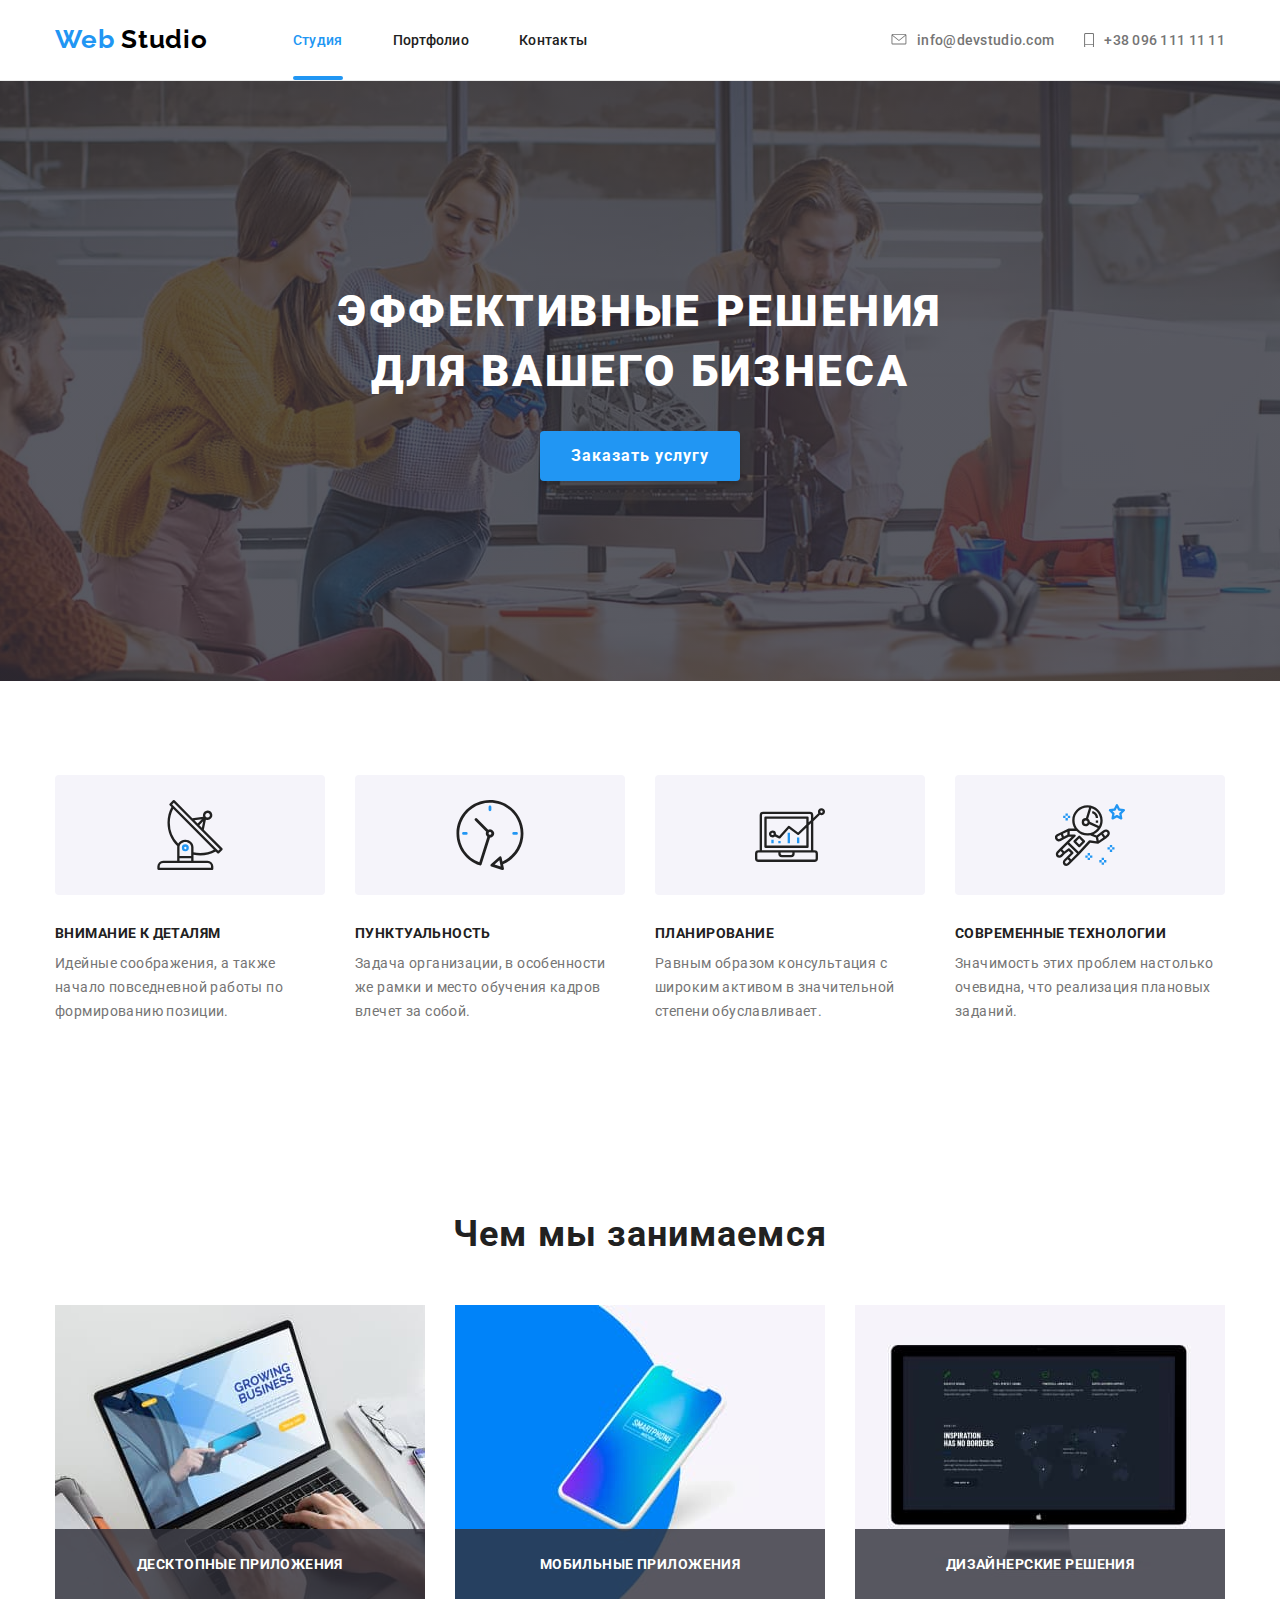
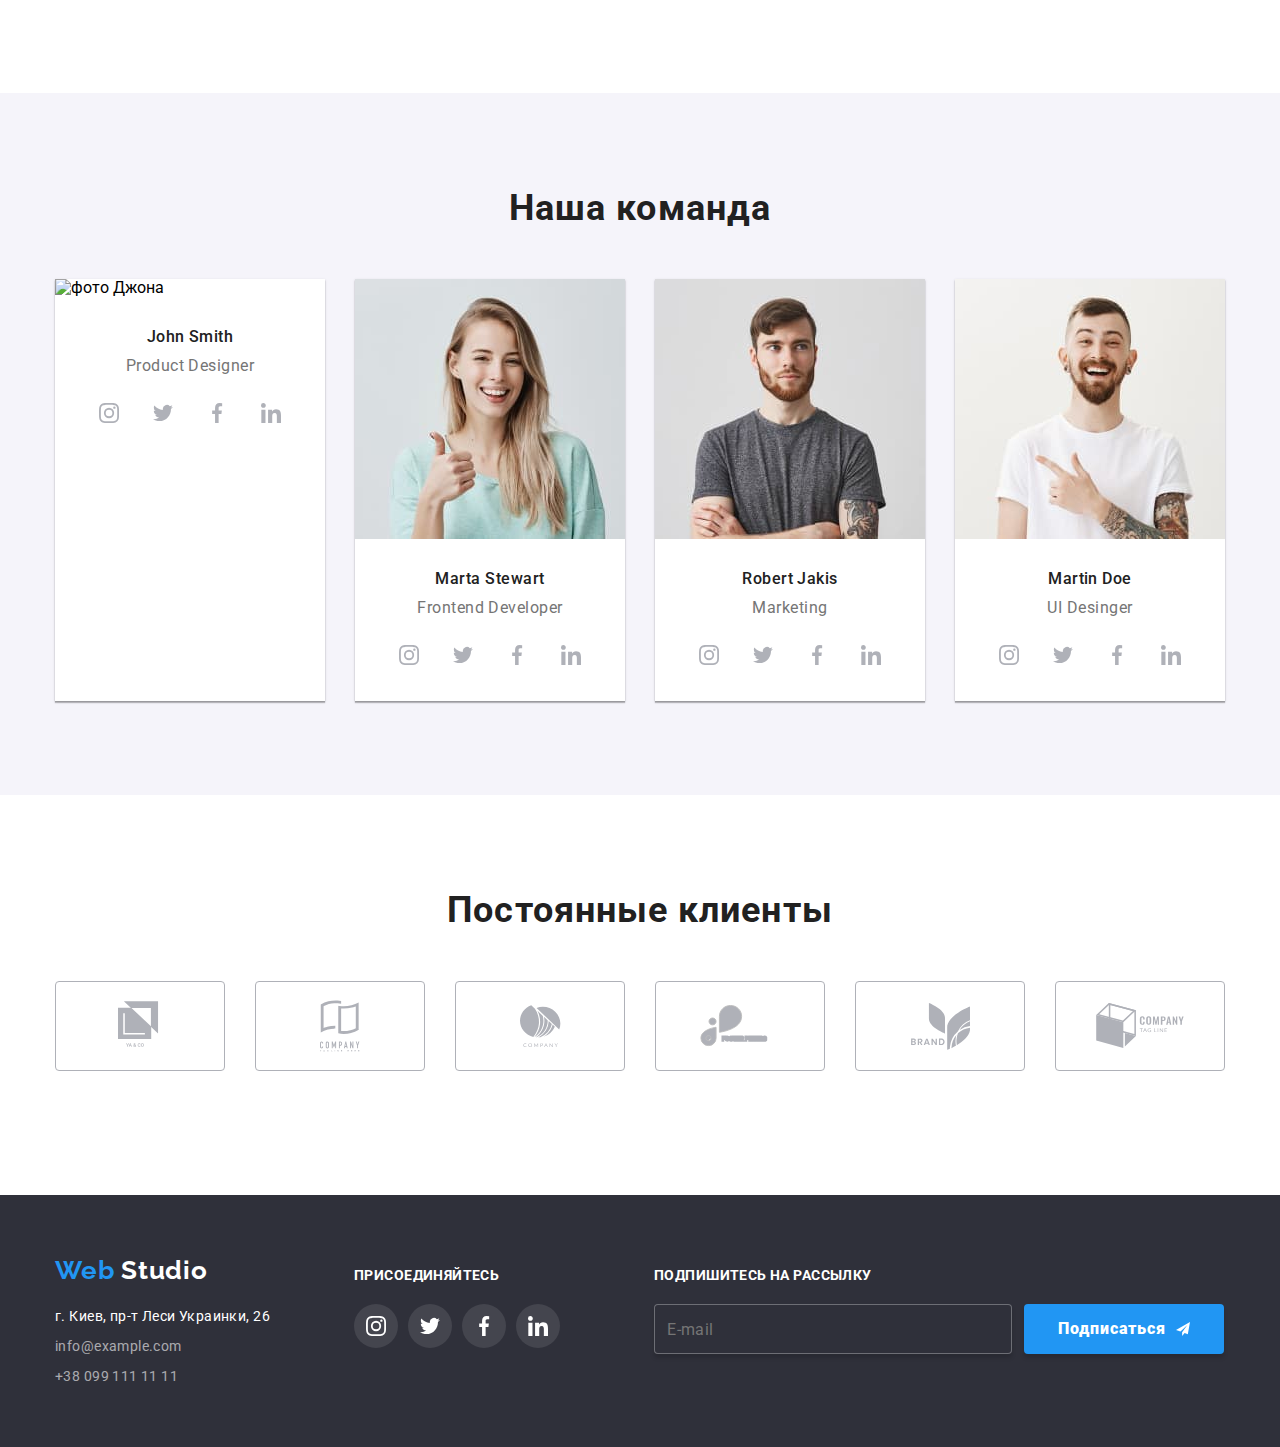
==== commit cd4b2906: "Оптимизировал все фото" ====
--- a/index.html
+++ b/index.html
@@ -190,7 +190,7 @@
                         srcset="./img/john480@1x.jpg 1x, ./img/john480@2x.jpg 2x"
                         type="image/jpg"
                         sizes="450">
-                        <img src="./img/john480@1x.jpg" alt="фото Джона">
+                        <img src="./img/john480@1x.jpg, ./img/john480@2x.jpg" alt="фото Джона">
                     </picture>
                     <h3 class="team-name">John Smith</h3>
                     <p class="team-position">Product Designer</p>
@@ -247,7 +247,7 @@
                         srcset="./img/Marta480@1x.jpg 1x, ./img/Marta480@2x.jpg 2x"
                         type="image/jpg"
                         sizes="450">
-                        <img src="./img/Marta480@1x.jpg" alt="фото Марты">
+                        <img src="./img/Marta480@1x.jpg, ./img/Marta480@2x.jpg" alt="фото Марты">
                     </picture>
                     <h3 class="team-name">Marta Stewart</h3>
                     <p class="team-position">Frontend Developer</p>
@@ -304,7 +304,7 @@
                         srcset="./img/Robert480@1x.jpg 1x, ./img/Robert480@2x.jpg 2x"
                         type="image/jpg"
                         sizes="450">
-                        <img src="./img/Robert480@1x.jpg" alt="фото Роберта">
+                        <img src="./img/Robert480@1x.jpg, ./img/Robert480@2x.jpg" alt="фото Роберта">
                     </picture>
                     <h3 class="team-name">Robert Jakis</h3>
                     <p class="team-position">Marketing</p>
@@ -361,7 +361,7 @@
                         srcset="./img/Martin480@1x.jpg 1x, ./img/Martin480@2x.jpg 2x"
                         type="image/jpg"
                         sizes="450">
-                        <img src="./img/Martin480@1x.jpg" alt="фото Мартина">
+                        <img src="./img/Martin480@1x.jpg, ./img/Martin480@2x.jpg" alt="фото Мартина">
                     </picture>
                     <h3 class="team-name">Martin Doe</h3>
                     <p class="team-position">UI Desinger</p>
--- a/css/main.min.css
+++ b/css/main.min.css
@@ -1,2 +1,2 @@
-.logo,.logo-footer{display:inline-block;font-family:'Raleway', sans-serif;font-style:normal;font-weight:bold;letter-spacing:0.03em;-webkit-transition:color 250ms cubic-bezier(0.4, 0, 0.2, 1);transition:color 250ms cubic-bezier(0.4, 0, 0.2, 1)}.footer-address,.footer-address-contacts{font-style:normal;font-weight:normal;font-size:14px;line-height:21px;letter-spacing:0.03em}.doing-text,.feature-title,.footer-social-title,.footer-email-title{font-weight:bold;font-size:14px;line-height:16px;letter-spacing:0.03em;text-transform:uppercase}.feature-text{color:#757575;font-weight:normal;font-size:14px;line-height:24px;letter-spacing:0.03em}.team-name,.team-position{font-size:16px;line-height:19px;letter-spacing:0.03em;text-align:center}.doing-title,.our-title{font-weight:bold;font-size:36px;line-height:42px;letter-spacing:0.03em;text-align:center;color:#212121}html{-webkit-box-sizing:border-box;box-sizing:border-box}*,*::before,*::after{-webkit-box-sizing:inherit;box-sizing:inherit}body{font-family:'Roboto',  sans-serif;background-color:#fff;margin:0}a{text-decoration:none;margin:0}li{list-style:none;margin:0;padding:0}ul{padding:0;margin:0}img{display:block}p{margin:0}body.modal-open{overflow:hidden}img{display:block;max-width:100%;height:auto}.container{margin-right:auto;margin-left:auto;padding-right:15px;padding-left:15px}@media screen and (min-width: 480px){.container{width:480px}}@media screen and (min-width: 768px){.container{width:768px}}@media screen and (min-width: 1200px){.container{width:1200px}}.logo{color:#000;font-size:24px;line-height:28px;padding-top:16px;padding-bottom:16px;margin-right:auto}.logo:hover,.logo:focus{color:#2196f3}@media screen and (min-width: 768px){.logo{font-size:24px;line-height:28px;padding-top:26px;padding-bottom:26px;margin-right:81px}}@media screen and (min-width: 1200px){.logo{font-size:26px;line-height:31px;padding-top:24px;padding-bottom:25px;margin-right:85px}}.span-logo{color:#2196f3}.div-nav{display:-webkit-box;display:-ms-flexbox;display:flex}@media screen and (max-width: 767px){.div-nav{padding-top:60px;padding-bottom:60px;-webkit-box-pack:center;-ms-flex-pack:center;justify-content:center}}@media screen and (min-width: 768px){.div-nav{margin-right:auto}}.nav-link{display:inline-block;font-weight:500;font-size:18px;line-height:21px;letter-spacing:0.02em;color:#212121;-webkit-transition:color 250ms cubic-bezier(0.4, 0, 0.2, 1);transition:color 250ms cubic-bezier(0.4, 0, 0.2, 1)}.nav-link:hover,.nav-link:focus{color:#2196f3}@media screen and (min-width: 768px){.nav-link{font-size:14px;line-height:16px;padding-top:32px;padding-bottom:32px}}.div-nav-ul{display:-webkit-box;display:-ms-flexbox;display:flex}@media screen and (max-width: 767px){.div-nav-ul{-webkit-box-orient:vertical;-webkit-box-direction:normal;-ms-flex-direction:column;flex-direction:column}}@media screen and (max-width: 767px){.div-nav-li:not(:last-child)>a.nav-link{margin-bottom:40px}.div-nav-li>a.nav-link-active{margin-bottom:52px}}@media screen and (min-width: 768px){.div-nav-li:not(:last-child){margin-right:50px}}.nav-link-active{position:relative;display:inline-block;font-weight:500;font-size:18px;line-height:21px;letter-spacing:0.02em;color:#2196f3}@media screen and (min-width: 768px){.nav-link-active{font-size:14px;line-height:16px;padding-top:32px;padding-bottom:32px}}.nav-link-active::after{position:absolute;content:"";display:block;width:100%;height:4px;background-color:#2196f3;border-radius:2px}@media screen and (max-width: 767px){.nav-link-active::after{margin-top:8px}}@media screen and (min-width: 768px){.nav-link-active::after{bottom:0}}.div-mail{display:-webkit-box;display:-ms-flexbox;display:flex}@media screen and (max-width: 767px){.div-mail{-webkit-box-pack:center;-ms-flex-pack:center;justify-content:center}}.div-mail-ul{display:-webkit-box;display:-ms-flexbox;display:flex}@media screen and (max-width: 767px){.div-mail-ul{margin-bottom:60px}}@media screen and (max-width: 1199px){.div-mail-ul{-webkit-box-orient:vertical;-webkit-box-direction:normal;-ms-flex-direction:column;flex-direction:column}}@media screen and (min-width: 1200px){.div-mail-li:not(:last-child){margin-right:30px}}@media screen and (max-width: 767px){.div-mail-li:first-child{margin-bottom:16px}}@media screen and (min-width: 768px) and (max-width: 1199px){.div-mail-li:first-child{margin-bottom:10px}}@media screen and (min-width: 768px) and (max-width: 1199px){.mail-link{padding-top:21px}}.mail-link,.mail-link-tel{display:-webkit-inline-box;display:-ms-inline-flexbox;display:inline-flex;-webkit-box-align:center;-ms-flex-align:center;align-items:center;color:#757575;font-weight:500;font-size:18px;line-height:21px;letter-spacing:0.02em;-webkit-transition:color 250ms cubic-bezier(0.4, 0, 0.2, 1);transition:color 250ms cubic-bezier(0.4, 0, 0.2, 1)}.mail-link:hover,.mail-link:focus,.mail-link-tel:hover,.mail-link-tel:focus{color:#2196f3}@media screen and (min-width: 768px){.mail-link,.mail-link-tel{font-size:12px;line-height:14px}}@media screen and (min-width: 1200px){.mail-link,.mail-link-tel{font-size:14px;line-height:16px;padding-top:32px;padding-bottom:32px}}.mail-link:hover .icon-link,.mail-link:focus .icon-link,.mail-link-tel:hover .icon-link-tel,.mail-link-tel:focus .icon-link-tel{fill:#2196f3}.icon-link,.icon-link-tel{fill:#757575;margin-right:10px;-webkit-transition:fill 250ms cubic-bezier(0.4, 0, 0.2, 1);transition:fill 250ms cubic-bezier(0.4, 0, 0.2, 1)}@media screen and (min-width: 768px) and (max-width: 1199px){.icon-link,.icon-link-tel{margin-right:8px}}.icon-link{width:16px;height:11.2px}@media screen and (min-width: 768px) and (max-width: 1199px){.icon-link{width:14px;height:10px}}.icon-link-tel{width:10px;height:14.94px}@media screen and (min-width: 768px) and (max-width: 1199px){.icon-link-tel{width:10px;height:14px}}.doing-s{background-color:#fff;padding-top:94px;padding-bottom:94px}@media screen and (max-width: 1199px){.doing-s{display:none}}.doing-div{display:block}.doing-title{margin:0;margin-bottom:50px}.doing-ul{display:-webkit-box;display:-ms-flexbox;display:flex}.doing-li:not(:last-child){margin-right:30px}.doing{display:block}.doing-img{position:relative}.doing-background{position:absolute;bottom:0;background:rgba(47,48,58,0.8);border-radius:0px;width:370px;height:70px}.doing-text{text-align:center;color:#fff;padding-top:27px;padding-bottom:27px;margin:0}.feature-s{background-color:#fff;padding-top:60px;padding-bottom:60px}@media screen and (min-width: 768px){.feature-s{padding-top:60px;padding-bottom:60px}}@media screen and (min-width: 1200px){.feature-s{padding-top:94px;padding-bottom:94px}}.is-hidden{display:none;margin:0}.antenna{display:-webkit-box;display:-ms-flexbox;display:flex;-webkit-box-align:center;-ms-flex-align:center;align-items:center;-webkit-box-pack:center;-ms-flex-pack:center;justify-content:center;height:120px;background-color:#F5F4FA;border-radius:4px}.icon-antenna{width:70px;height:70px}.feature-title{padding-top:30px;margin:0;color:#212121}@media screen and (max-width: 767px){.feature-title{text-align:center}}.feature-text{text-align:start;padding-top:10px;padding-bottom:2px;margin:0}@media screen and (min-width: 768px){.feature-ul{display:-webkit-box;display:-ms-flexbox;display:flex;-ms-flex-wrap:wrap;flex-wrap:wrap}}@media screen and (min-width: 1200px){.feature-ul{display:-webkit-box;display:-ms-flexbox;display:flex}}@media screen and (max-width: 767px){.feature-li:not(:last-child){margin-bottom:30px}}@media screen and (min-width: 768px) and (max-width: 1200px){.feature-li{max-width:354px}.feature-li:nth-child(2n+1){margin-right:30px}.feature-li:nth-child(-n+2){margin-bottom:30px}}@media screen and (min-width: 1200px){.feature-li{max-width:270px}.feature-li:not(:last-child){margin-right:30px}}.footer{display:-webkit-box;display:-ms-flexbox;display:flex;-webkit-box-orient:vertical;-webkit-box-direction:normal;-ms-flex-direction:column;flex-direction:column;background-color:#2f303a}.div-footer{padding-top:60px;padding-bottom:60px}@media screen and (max-width: 767px){.div-footer{display:-webkit-box;display:-ms-flexbox;display:flex;-webkit-box-orient:vertical;-webkit-box-direction:normal;-ms-flex-direction:column;flex-direction:column}}@media screen and (min-width: 768px){.div-footer{display:-webkit-box;display:-ms-flexbox;display:flex;-ms-flex-wrap:wrap;flex-wrap:wrap}}@media screen and (min-width: 1200px){.div-footer{display:-webkit-box;display:-ms-flexbox;display:flex;-webkit-box-orient:horizontal;-webkit-box-direction:normal;-ms-flex-direction:row;flex-direction:row;padding-bottom:60px}}.footer-signature{display:-webkit-box;display:-ms-flexbox;display:flex;-webkit-box-pack:center;-ms-flex-pack:center;justify-content:center;text-align:center;font-weight:normal;font-size:12px;line-height:21px;letter-spacing:0.03em;color:rgba(255,255,255,0.4);padding-top:18px;padding-bottom:21px;margin:0;display:none}@media screen and (max-width: 767px){.div-address{margin-left:auto;margin-right:auto}}@media screen and (min-width: 768px){.div-address{margin-left:61px;margin-right:165px}}@media screen and (min-width: 1200px){.div-address{margin-right:69px;margin-left:0}}@media screen and (max-width: 1199px){.address-logo{display:-webkit-box;display:-ms-flexbox;display:flex;-webkit-box-flex:1;-ms-flex-positive:1;flex-grow:1;-webkit-box-pack:center;-ms-flex-pack:center;justify-content:center}}.logo-footer{font-size:24px;line-height:28px;color:#fff}.logo-footer:hover,.logo-footer:focus{color:#2196f3}@media screen and (min-width: 1200px){.logo-footer{font-size:26px;line-height:31px}}.logo-footer-part{color:#2196f3;margin:0}@media screen and (min-width: 1200px){.box-address{padding-right:15px}}.footer-address{display:-webkit-box;display:-ms-flexbox;display:flex;-webkit-box-orient:vertical;-webkit-box-direction:normal;-ms-flex-direction:column;flex-direction:column;color:#fff;padding-top:20px;margin:0}.footer-address-contacts{color:rgba(255,255,255,0.6);padding-top:8px;-webkit-transition:color 250ms cubic-bezier(0.4, 0, 0.2, 1);transition:color 250ms cubic-bezier(0.4, 0, 0.2, 1)}.footer-address-contacts:hover,.footer-address-contacts:focus{color:#2196f3}@media screen and (max-width: 1199px){.footer-address-contacts{display:-webkit-box;display:-ms-flexbox;display:flex;-webkit-box-flex:1;-ms-flex-positive:1;flex-grow:1;-webkit-box-pack:center;-ms-flex-pack:center;justify-content:center}}@media screen and (min-width: 1200px){.footer-address-contacts{display:inline-block;padding-top:9px}}.footer-social{display:-webkit-box;display:-ms-flexbox;display:flex;-webkit-box-orient:vertical;-webkit-box-direction:normal;-ms-flex-direction:column;flex-direction:column;-ms-flex-item-align:start;align-self:flex-start}@media screen and (max-width: 767px){.footer-social{-webkit-box-align:center;-ms-flex-align:center;align-items:center;margin-top:60px;margin-right:auto;margin-left:auto}}@media screen and (min-width: 768px){.footer-social{margin-top:5px}}@media screen and (min-width: 1200px){.footer-social{margin-right:94px;margin-top:12px}}.footer-social-title{color:#fff;margin:0}@media screen and (max-width: 1199px){.footer-social-title{display:-webkit-box;display:-ms-flexbox;display:flex;-webkit-box-pack:center;-ms-flex-pack:center;justify-content:center;-webkit-box-flex:1;-ms-flex-positive:1;flex-grow:1}}@media screen and (min-width: 1200px){.footer-social-title{display:inline-block;-webkit-box-pack:center;-ms-flex-pack:center;justify-content:center}}.footer-ul{display:-webkit-box;display:-ms-flexbox;display:flex}@media screen and (max-width: 1199px){.footer-ul{-webkit-box-pack:center;-ms-flex-pack:center;justify-content:center;padding-top:20px}}@media screen and (min-width: 1200px){.footer-ul{-webkit-box-orient:horizontal;-webkit-box-direction:normal;-ms-flex-direction:row;flex-direction:row;padding-top:21px}}.footer-li{display:-webkit-inline-box;display:-ms-inline-flexbox;display:inline-flex}.footer-li:not(:last-child){margin-right:10px}.icon-footer-instagram{width:20px;height:20px;fill:#fff}.footer-social-link{display:-webkit-inline-box;display:-ms-inline-flexbox;display:inline-flex;-webkit-box-align:center;-ms-flex-align:center;align-items:center;-webkit-box-pack:center;-ms-flex-pack:center;justify-content:center;width:44px;height:44px;border-radius:50%;background-color:rgba(255,255,255,0.1);-webkit-transition:background-color 250ms cubic-bezier(0.4, 0, 0.2, 1);transition:background-color 250ms cubic-bezier(0.4, 0, 0.2, 1)}.footer-social-link:hover,.footer-social-link:focus{background-color:#2196f3}@media screen and (max-width: 1199px){.footer-email-button{display:-webkit-box;display:-ms-flexbox;display:flex;-webkit-box-orient:vertical;-webkit-box-direction:normal;-ms-flex-direction:column;flex-direction:column;margin-top:60px;margin-right:auto;margin-left:auto}}@media screen and (min-width: 1200px){.footer-email-button{margin-top:12px}}.footer-email-title{color:#fff;margin:0;margin-bottom:20px}@media screen and (max-width: 1199px){.footer-email-title{display:-webkit-box;display:-ms-flexbox;display:flex;-webkit-box-flex:1;-ms-flex-positive:1;flex-grow:1;-webkit-box-pack:center;-ms-flex-pack:center;justify-content:center}}@media screen and (min-width: 1200px){.footer-email-title{margin-bottom:21px}}.email-button{display:-webkit-box;display:-ms-flexbox;display:flex;-webkit-box-orient:vertical;-webkit-box-direction:normal;-ms-flex-direction:column;flex-direction:column}@media screen and (min-width: 1200px){.email-button{-webkit-box-orient:horizontal;-webkit-box-direction:normal;-ms-flex-direction:row;flex-direction:row}}.footer-email{width:450px;height:50px;color:rgba(255,255,255,0.6);letter-spacing:0.03em;font-weight:normal;font-size:16px;line-height:20px;display:-webkit-box;display:-ms-flexbox;display:flex;-webkit-box-align:center;-ms-flex-align:center;align-items:center;border:1px solid rgba(255,255,255,0.3);-webkit-box-shadow:0px 4px 4px rgba(0,0,0,0.15);box-shadow:0px 4px 4px rgba(0,0,0,0.15);background:#2f303a;border-radius:4px;padding-right:12px;padding-left:12px}@media screen and (max-width: 1199px){.footer-email{margin-bottom:20px}}@media screen and (min-width: 1200px){.footer-email{margin-right:12px;line-height:30px;width:358px}}.footer-button{background-color:#2196f3;color:#fff;width:200px;height:50px;font-weight:900;font-size:16px;line-height:30px;display:-webkit-inline-box;display:-ms-inline-flexbox;display:inline-flex;-webkit-box-orient:horizontal;-webkit-box-direction:normal;-ms-flex-direction:row;flex-direction:row;-webkit-box-pack:center;-ms-flex-pack:center;justify-content:center;-webkit-box-align:center;-ms-flex-align:center;align-items:center;text-align:center;letter-spacing:0.06em;-webkit-box-shadow:0px 4px 4px rgba(0,0,0,0.15);box-shadow:0px 4px 4px rgba(0,0,0,0.15);border-radius:4px;border:none;-webkit-transition:background-color 250ms cubic-bezier(0.4, 0, 0.2, 1);transition:background-color 250ms cubic-bezier(0.4, 0, 0.2, 1)}@media screen and (max-width: 1199px){.footer-button{margin-right:auto;margin-left:auto}}.icon-footer-button{width:24px;height:24px;padding-left:10px}.header{position:relative;background-color:#fff}.nav{display:-webkit-box;display:-ms-flexbox;display:flex}.menu-button{display:-webkit-inline-box;display:-ms-inline-flexbox;display:inline-flex;margin:0;padding:0;border:0;padding-top:18px;padding-bottom:18px;background-color:transparent}@media screen and (min-width: 768px){.menu-button{display:none}}.menu-button .icon-crose{display:none}.menu-button.is-open .icon-crose{display:block}.menu-button.is-open .icon-menu{display:none}.menu-container{background-color:#ffffff}@media screen and (max-width: 767px){.menu-container{display:none;position:absolute;top:100%;left:0;width:100%;text-align:center;-webkit-box-shadow:0px 4px 8px rgba(0,0,0,0.04),0px 2px 4px rgba(0,0,0,0.08),0px 1px 3px rgba(0,0,0,0.16);box-shadow:0px 4px 8px rgba(0,0,0,0.04),0px 2px 4px rgba(0,0,0,0.08),0px 1px 3px rgba(0,0,0,0.16)}.menu-container.is-open{display:block;border-top:1px solid #ECECEC}}@media screen and (min-width: 768px){.menu-container{display:-webkit-box;display:-ms-flexbox;display:flex;-webkit-box-flex:1;-ms-flex-positive:1;flex-grow:1;-webkit-box-pack:justify;-ms-flex-pack:justify;justify-content:space-between}}.icon-menu,.icon-crose{fill:#000;-webkit-transition:fill 250ms cubic-bezier(0.4, 0, 0.2, 1);transition:fill 250ms cubic-bezier(0.4, 0, 0.2, 1)}.icon-menu:hover,.icon-menu:focus,.icon-crose:hover,.icon-crose:focus{fill:#2196f3}.main-container{max-width:1600px;height:400px;margin-left:auto;margin-right:auto;background-color:rgba(47,48,58,0.8);background-image:-webkit-gradient(linear, left top, right top, from(rgba(47,48,58,0.8)), to(rgba(47,48,58,0.8))),url("../img/Header480@1x.jpg");background-image:linear-gradient(to right, rgba(47,48,58,0.8), rgba(47,48,58,0.8)),url("../img/Header480@1x.jpg");background-repeat:no-repeat;background-position:center;background-size:cover}@media screen and (min-width: 1200px){.main-container{height:600px}}@media screen and (min-device-pixel-ratio: 2), screen and (-webkit-min-device-pixel-ratio: 2), screen and (min-resolution: 192dpi), screen and (min-resolution: 2dppx){.main-container{background-image:-webkit-gradient(linear, left top, right top, from(rgba(47,48,58,0.8)), to(rgba(47,48,58,0.8))),url("../img/Header480@2x.jpg");background-image:linear-gradient(to right, rgba(47,48,58,0.8), rgba(47,48,58,0.8)),url("../img/Header480@2x.jpg")}}@media screen and (min-width: 480px){.main-container{background-image:-webkit-gradient(linear, left top, right top, from(rgba(47,48,58,0.8)), to(rgba(47,48,58,0.8))),url("../img/Header768@1x.jpg");background-image:linear-gradient(to right, rgba(47,48,58,0.8), rgba(47,48,58,0.8)),url("../img/Header768@1x.jpg")}}@media screen and (min-width: 480px) and (min-device-pixel-ratio: 2), screen and (min-width: 480px) and (-webkit-min-device-pixel-ratio: 2), screen and (min-width: 480px) and (min-resolution: 192dpi), screen and (min-width: 480px) and (min-resolution: 2dppx){.main-container{background-image:-webkit-gradient(linear, left top, right top, from(rgba(47,48,58,0.8)), to(rgba(47,48,58,0.8))),url("../img/Header768@2x.jpg");background-image:linear-gradient(to right, rgba(47,48,58,0.8), rgba(47,48,58,0.8)),url("../img/Header768@2x.jpg")}}@media screen and (min-width: 768px){.main-container{background-image:-webkit-gradient(linear, left top, right top, from(rgba(47,48,58,0.8)), to(rgba(47,48,58,0.8))),url("../img/Header1200@1x.jpg");background-image:linear-gradient(to right, rgba(47,48,58,0.8), rgba(47,48,58,0.8)),url("../img/Header1200@1x.jpg")}}@media screen and (min-width: 768px) and (min-device-pixel-ratio: 2), screen and (min-width: 768px) and (-webkit-min-device-pixel-ratio: 2), screen and (min-width: 768px) and (min-resolution: 192dpi), screen and (min-width: 768px) and (min-resolution: 2dppx){.main-container{background-image:-webkit-gradient(linear, left top, right top, from(rgba(47,48,58,0.8)), to(rgba(47,48,58,0.8))),url("../img/Header1200@2x.jpg");background-image:linear-gradient(to right, rgba(47,48,58,0.8), rgba(47,48,58,0.8)),url("../img/Header1200@2x.jpg")}}.main-div{padding-top:118px;padding-bottom:118px}@media screen and (min-width: 1200px){.main-div{padding-top:200px;padding-bottom:200px}}.main-title{font-weight:900;font-size:26px;line-height:42px;letter-spacing:0.06em;text-transform:uppercase;text-align:center;color:#fff;padding-bottom:30px;margin:0}@media screen and (min-width: 1200px){.main-title{font-size:44px;line-height:60px}}.button{display:-webkit-box;display:-ms-flexbox;display:flex;font-family:'Roboto',  sans-serif;font-style:normal;font-weight:bold;font-size:16px;line-height:30px;letter-spacing:0.06em;color:#fff;width:200px;height:50px;-webkit-box-align:center;-ms-flex-align:center;align-items:center;-webkit-box-pack:center;-ms-flex-pack:center;justify-content:center;background-color:#2196f3;-webkit-box-shadow:0px 4px 4px rgba(0,0,0,0.15);box-shadow:0px 4px 4px rgba(0,0,0,0.15);border:none;border-radius:4px;margin:auto;-webkit-transition-property:background-color;transition-property:background-color;-webkit-transition-duration:250ms;transition-duration:250ms;-webkit-transition-timing-function:cubic-bezier(0.4, 0, 0.2, 1);transition-timing-function:cubic-bezier(0.4, 0, 0.2, 1)}.button:hover,.button:focus{background-color:#188ce8}.backdrop{position:fixed;top:0;left:0;width:100%;height:100%;background-color:rgba(0,0,0,0.2);overflow-y:scroll}.backdrop.is-hidden{display:none;pointer-events:none}.popup{position:absolute;top:50%;left:50%;-webkit-transform:translate(-50%, -50%);transform:translate(-50%, -50%);background-color:#fff}.popup-close{width:11px;height:11px;fill:#000}.popup-button{position:absolute;top:8px;right:8px;-webkit-box-align:center;-ms-flex-align:center;align-items:center;-webkit-box-pack:center;-ms-flex-pack:center;justify-content:center;background-color:#fff;width:30px;height:30px;border-radius:50%;border:1px solid rgba(0,0,0,0.1)}.popup-button:hover .popup-close,.popup-button:focus .popup-close{fill:#2196f3}.popup-text{font-weight:bold;font-size:20px;line-height:23px;text-align:center;letter-spacing:0.03em;color:#212121;padding-top:40px;margin:0;margin-bottom:30px}.form-popup{width:448px;margin-left:40px;margin-right:40px}.div-popup{position:relative;margin-bottom:28px;display:-webkit-box;display:-ms-flexbox;display:flex;-webkit-box-orient:vertical;-webkit-box-direction:normal;-ms-flex-direction:column;flex-direction:column}.div-comment{position:relative;margin-bottom:20px;display:-webkit-box;display:-ms-flexbox;display:flex;-webkit-box-orient:vertical;-webkit-box-direction:normal;-ms-flex-direction:column;flex-direction:column}.div-checkbox{position:relative;margin-bottom:30px;display:-webkit-box;display:-ms-flexbox;display:flex;-webkit-box-orient:vertical;-webkit-box-direction:normal;-ms-flex-direction:column;flex-direction:column}.form-input{width:100%;height:40px;margin:0;font:inherit;border:1px solid rgba(33,33,33,0.2);border-radius:4px;padding-left:42px}.form-svg{position:absolute;top:14px;left:19px;width:12px;height:12px;fill:#212121;-webkit-transition:fill 250ms cubic-bezier(0.4, 0, 0.2, 1);transition:fill 250ms cubic-bezier(0.4, 0, 0.2, 1)}.form-label{position:absolute;top:12px;left:42px;font-weight:normal;font-size:14px;line-height:16px;letter-spacing:0.01em;color:#757575;-webkit-transition:color 250ms cubic-bezier(0.4, 0, 0.2, 1),-webkit-transform 250ms cubic-bezier(0.4, 0, 0.2, 1);transition:color 250ms cubic-bezier(0.4, 0, 0.2, 1),-webkit-transform 250ms cubic-bezier(0.4, 0, 0.2, 1);transition:transform 250ms cubic-bezier(0.4, 0, 0.2, 1),color 250ms cubic-bezier(0.4, 0, 0.2, 1);transition:transform 250ms cubic-bezier(0.4, 0, 0.2, 1),color 250ms cubic-bezier(0.4, 0, 0.2, 1),-webkit-transform 250ms cubic-bezier(0.4, 0, 0.2, 1)}.form-input:focus+.form-label,.form-input:not(:placeholder-shown)+.form-label{color:#2196f3;-webkit-transform:translateY(-32px) translateX(-26px);transform:translateY(-32px) translateX(-26px)}.form-input:placeholder-shown{background-color:#fff}.form-input:focus ~ .form-svg{fill:#2196f3}.form-comment{width:100%;height:120px;font:inherit;border:1px solid rgba(33,33,33,0.2);border-radius:4px;padding:12px 16px}.comment-label{position:absolute;top:12px;left:16px;font-weight:normal;font-size:14px;line-height:16px;letter-spacing:0.01em;color:#757575;-webkit-transition:color 250ms cubic-bezier(0.4, 0, 0.2, 1),-webkit-transform 250ms cubic-bezier(0.4, 0, 0.2, 1);transition:color 250ms cubic-bezier(0.4, 0, 0.2, 1),-webkit-transform 250ms cubic-bezier(0.4, 0, 0.2, 1);transition:transform 250ms cubic-bezier(0.4, 0, 0.2, 1),color 250ms cubic-bezier(0.4, 0, 0.2, 1);transition:transform 250ms cubic-bezier(0.4, 0, 0.2, 1),color 250ms cubic-bezier(0.4, 0, 0.2, 1),-webkit-transform 250ms cubic-bezier(0.4, 0, 0.2, 1)}.form-comment:focus+.comment-label,.form-comment:not(:placeholder-shown)+.comment-label{color:#2196f3;-webkit-transform:translateY(-32px) translateX(-26px);transform:translateY(-32px) translateX(-26px)}.checkbox-label{display:-webkit-box;display:-ms-flexbox;display:flex;-webkit-box-align:center;-ms-flex-align:center;align-items:center;font-weight:normal;font-size:14px;line-height:24px;letter-spacing:0.03em;color:#757575}.checkbox{position:absolute;width:1px;height:1px;margin:-1px;border:0;padding:0;clip:rect(0 0 0 0);overflow:hidden}.form-policy-link{display:-webkit-inline-box;display:-ms-inline-flexbox;display:inline-flex;text-decoration:underline;color:#2196f3;font-weight:normal;font-size:14px;line-height:24px;letter-spacing:0.03em;padding-left:4px}.form-span{display:inline-block;width:16px;height:15px;margin:0;background-color:#fff;margin-right:8px;border-radius:2px;border:2px solid #212121;-webkit-transition:background-color 250ms cubic-bezier(0.4, 0, 0.2, 1);transition:background-color 250ms cubic-bezier(0.4, 0, 0.2, 1)}.checkbox:checked+.form-span{border-color:#2196f3;background-color:#2196f3;background-image:url("../img/check.svg");background-repeat:no-repeat;background-size:contain;background-origin:border-box}.submit{display:-webkit-box;display:-ms-flexbox;display:flex;-webkit-box-align:center;-ms-flex-align:center;align-items:center;-webkit-box-pack:center;-ms-flex-pack:center;justify-content:center;text-align:center;font-weight:bold;font-size:16px;line-height:30px;letter-spacing:0.06em;color:#fff;background-color:#2196f3;border:none;border-radius:4px;width:200px;height:50px;margin-right:auto;margin-left:auto;margin-bottom:40px;-webkit-transition:background-color 250ms cubic-bezier(0.4, 0, 0.2, 1);transition:background-color 250ms cubic-bezier(0.4, 0, 0.2, 1)}.submit:hover,.submit:focus{background-color:#188ce8}.our-clients{display:block}.our-title{margin:0;margin-bottom:50px}.our-ul{display:-webkit-box;display:-ms-flexbox;display:flex;-ms-flex-wrap:wrap;flex-wrap:wrap}@media screen and (max-width: 479px){.our-li{margin-left:auto;margin-right:auto}.our-li:not(:last-child){margin-bottom:30px}}@media screen and (min-width: 480px) and (max-width: 767px){.our-li:nth-child(2n+1){margin-right:30px}.our-li:nth-child(-n+4){margin-bottom:30px}}@media screen and (min-width: 768px){.our-li:not(:nth-child(3n)){margin-right:30px}.our-li:nth-child(-n+3){margin-bottom:30px}}@media screen and (min-width: 1200px){.our-li:not(:last-child){margin-right:30px}}.our-div-logo{display:-webkit-box;display:-ms-flexbox;display:flex;-webkit-box-align:center;-ms-flex-align:center;align-items:center;-webkit-box-pack:center;-ms-flex-pack:center;justify-content:center;border:1px solid #afb1b8;border-radius:4px;height:90px;-webkit-transition:border 250ms cubic-bezier(0.4, 0, 0.2, 1);transition:border 250ms cubic-bezier(0.4, 0, 0.2, 1);width:210px}@media screen and (min-width: 768px){.our-div-logo{width:226px}}@media screen and (min-width: 1200px){.our-div-logo{width:170px}}.logo1{width:44.27px;height:49.23px}.logo2{width:40px;height:52px}.logo3{width:41px;height:42.6px}.logo4{width:79.66px;height:42.02px}.logo5{width:59px;height:47px}.logo6{width:88.48px;height:45.44px}.logo-style{fill:#afb1b8;-webkit-transition:fill 250ms cubic-bezier(0.4, 0, 0.2, 1);transition:fill 250ms cubic-bezier(0.4, 0, 0.2, 1)}.our-link:hover .logo-style,.our-link:focus .logo-style{fill:#2196f3}.our-link:hover .our-div-logo,.our-link:focus .our-div-logo{border:1px solid #2196f3}.our-team{background-color:#F5F4FA;padding-top:60px;padding-bottom:60px}@media screen and (min-width: 1200px){.our-team{padding-top:94px;padding-bottom:94px}}.team{display:block;background:#F5F4FA}.team-title{font-weight:bold;font-size:28px;line-height:33px;letter-spacing:0.03em;text-align:center;color:#212121;margin:0;margin-bottom:30px}@media screen and (min-width: 1200px){.team-title{font-size:36px;line-height:42px;margin-bottom:50px}}.team-ul{display:-webkit-box;display:-ms-flexbox;display:flex}@media screen and (max-width: 768px){.team-ul{-webkit-box-orient:vertical;-webkit-box-direction:normal;-ms-flex-direction:column;flex-direction:column}}@media screen and (min-width: 768px){.team-ul{display:-webkit-box;display:-ms-flexbox;display:flex;-ms-flex-wrap:wrap;flex-wrap:wrap}}.team-li{background-color:#fff;-webkit-box-shadow:0px 2px 1px rgba(0,0,0,0.2),0px 1px 1px rgba(0,0,0,0.14),0px 1px 3px rgba(0,0,0,0.12);box-shadow:0px 2px 1px rgba(0,0,0,0.2),0px 1px 1px rgba(0,0,0,0.14),0px 1px 3px rgba(0,0,0,0.12)}@media screen and (max-width: 767px){.team-li:not(:last-child){margin-bottom:30px}}@media screen and (min-width: 768px) and (max-width: 1200px){.team-li{-ms-flex-preferred-size:354px;flex-basis:354px}.team-li:nth-child(2n+1){margin-right:30px}.team-li:nth-child(-n+2){margin-bottom:30px}}@media screen and (min-width: 1200px){.team-li{-ms-flex-preferred-size:270px;flex-basis:270px}.team-li:not(:last-child){margin-right:30px}}.team-name{font-weight:500;color:#212121;margin:0;padding-top:30px}.team-position{font-weight:normal;color:#757575;margin:0;padding-top:10px}.team-social{display:-webkit-box;display:-ms-flexbox;display:flex;-webkit-box-pack:center;-ms-flex-pack:center;justify-content:center;padding-top:16px;padding-bottom:24px}.team-social-network{display:-webkit-inline-box;display:-ms-inline-flexbox;display:inline-flex}.team-social-network:not(:last-child){margin-right:10px}.team-link{display:-webkit-inline-box;display:-ms-inline-flexbox;display:inline-flex;-webkit-box-align:center;-ms-flex-align:center;align-items:center;-webkit-box-pack:center;-ms-flex-pack:center;justify-content:center;height:44px;width:44px;background-color:#fff;border-radius:50%;-webkit-transition:background-color 250ms cubic-bezier(0.4, 0, 0.2, 1);transition:background-color 250ms cubic-bezier(0.4, 0, 0.2, 1)}.team-link:hover,.team-link:focus{background-color:#2196f3}.icon-instagram{width:20px;height:20px;fill:#afb1b8;-webkit-transition:fill 250ms cubic-bezier(0.4, 0, 0.2, 1);transition:fill 250ms cubic-bezier(0.4, 0, 0.2, 1)}.team-link:hover .icon-instagram,.team-link:focus .icon-instagram{fill:#fff}.portfolio{background-color:#fff;padding-top:93px;padding-bottom:94px}.portfolio-div{display:block}.portfolio-ul-item{display:-webkit-box;display:-ms-flexbox;display:flex;-webkit-box-orient:horizontal;-webkit-box-direction:normal;-ms-flex-direction:row;flex-direction:row;-webkit-box-pack:center;-ms-flex-pack:center;justify-content:center;margin-bottom:50px}.portfolio-item{background-color:#F5F4FA;border-radius:4px;color:#212121;font-weight:500;font-size:16px;line-height:26px;letter-spacing:0.03em;-webkit-box-align:center;-ms-flex-align:center;align-items:center;padding-top:6px;padding-right:22px;padding-bottom:6px;padding-left:22px;-webkit-transition:color 250ms cubic-bezier(0.4, 0, 0.2, 1),background-color 250ms cubic-bezier(0.4, 0, 0.2, 1);transition:color 250ms cubic-bezier(0.4, 0, 0.2, 1),background-color 250ms cubic-bezier(0.4, 0, 0.2, 1)}.portfolio-item:hover,.portfolio-item:focus{background-color:#2196f3;color:#fff}.portfolio-li:not(:last-child){margin-right:8px}.project-portfolio{display:-webkit-box;display:-ms-flexbox;display:flex;-ms-flex-wrap:wrap;flex-wrap:wrap}.project-item{margin-right:30px;margin-bottom:30px;background:#fff;border:1px solid #EEEEEE;-webkit-box-shadow:none;box-shadow:none;-webkit-transition:-webkit-box-shadow 250ms cubic-bezier(0.4, 0, 0.2, 1);transition:-webkit-box-shadow 250ms cubic-bezier(0.4, 0, 0.2, 1);transition:box-shadow 250ms cubic-bezier(0.4, 0, 0.2, 1);transition:box-shadow 250ms cubic-bezier(0.4, 0, 0.2, 1), -webkit-box-shadow 250ms cubic-bezier(0.4, 0, 0.2, 1)}.project-item:hover,.project-item:focus{-webkit-box-shadow:1px 4px 6px rgba(0,0,0,0.16),0px 4px 4px rgba(0,0,0,0.06),0px 1px 1px rgba(0,0,0,0.12);box-shadow:1px 4px 6px rgba(0,0,0,0.16),0px 4px 4px rgba(0,0,0,0.06),0px 1px 1px rgba(0,0,0,0.12)}.project-item:nth-child(3n){margin-right:0}.project-item:nth-last-child(-n+3){margin-bottom:0}.project-name{color:#212121;font-weight:bold;font-size:18px;line-height:36px;letter-spacing:0.06em;padding-top:20px;padding-left:24px;padding-right:24px}.project-value{color:#757575;font-weight:normal;font-size:16px;line-height:30px;letter-spacing:0.03em;padding-top:4px;padding-right:24px;padding-left:24px;padding-bottom:20px}.project-name,.project-value{margin:0}.project-div{position:relative;overflow:hidden}.project-span{position:absolute;display:-webkit-box;display:-ms-flexbox;display:flex;-webkit-box-align:center;-ms-flex-align:center;align-items:center;background-color:rgba(33,150,243,0.9);opacity:0;bottom:0;top:0;width:100%;height:100%;font-weight:normal;font-size:18px;line-height:28px;letter-spacing:0.03em;color:#fff;padding-left:24px;padding-right:24px;-webkit-transform:translateY(100%);transform:translateY(100%);-webkit-transition:opacity 250ms cubic-bezier(0.4, 0, 0.2, 1),-webkit-transform 250ms cubic-bezier(0.4, 0, 0.2, 1);transition:opacity 250ms cubic-bezier(0.4, 0, 0.2, 1),-webkit-transform 250ms cubic-bezier(0.4, 0, 0.2, 1);transition:transform 250ms cubic-bezier(0.4, 0, 0.2, 1),opacity 250ms cubic-bezier(0.4, 0, 0.2, 1);transition:transform 250ms cubic-bezier(0.4, 0, 0.2, 1),opacity 250ms cubic-bezier(0.4, 0, 0.2, 1),-webkit-transform 250ms cubic-bezier(0.4, 0, 0.2, 1)}.project-link:hover .project-span,.project-link:focus .project-span{opacity:1;-webkit-transform:translateY(0);transform:translateY(0)}
+.logo,.logo-footer{display:inline-block;font-family:'Raleway', sans-serif;font-style:normal;font-weight:bold;letter-spacing:0.03em;-webkit-transition:color 250ms cubic-bezier(0.4, 0, 0.2, 1);transition:color 250ms cubic-bezier(0.4, 0, 0.2, 1)}.footer-address,.footer-address-contacts{font-style:normal;font-weight:normal;font-size:14px;line-height:21px;letter-spacing:0.03em}.doing-text,.feature-title,.footer-social-title,.footer-email-title{font-weight:bold;font-size:14px;line-height:16px;letter-spacing:0.03em;text-transform:uppercase}.feature-text{color:#757575;font-weight:normal;font-size:14px;line-height:24px;letter-spacing:0.03em}.team-name,.team-position{font-size:16px;line-height:19px;letter-spacing:0.03em;text-align:center}.doing-title,.our-title{font-weight:bold;font-size:36px;line-height:42px;letter-spacing:0.03em;text-align:center;color:#212121}html{-webkit-box-sizing:border-box;box-sizing:border-box}*,*::before,*::after{-webkit-box-sizing:inherit;box-sizing:inherit}body{font-family:'Roboto',  sans-serif;background-color:#fff;margin:0}a{text-decoration:none;margin:0}li{list-style:none;margin:0;padding:0}ul{padding:0;margin:0}img{display:block}p{margin:0}body.modal-open{overflow:hidden}img{display:block;max-width:100%;height:auto}.container{margin-right:auto;margin-left:auto;padding-right:15px;padding-left:15px}@media screen and (min-width: 480px){.container{width:480px}}@media screen and (min-width: 768px){.container{width:768px}}@media screen and (min-width: 1200px){.container{width:1200px}}.logo{color:#000;font-size:24px;line-height:28px;padding-top:16px;padding-bottom:16px;margin-right:auto}.logo:hover,.logo:focus{color:#2196f3}@media screen and (min-width: 768px){.logo{font-size:24px;line-height:28px;padding-top:26px;padding-bottom:26px;margin-right:81px}}@media screen and (min-width: 1200px){.logo{font-size:26px;line-height:31px;padding-top:24px;padding-bottom:25px;margin-right:85px}}.span-logo{color:#2196f3}.div-nav{display:-webkit-box;display:-ms-flexbox;display:flex}@media screen and (max-width: 767px){.div-nav{padding-top:60px;padding-bottom:60px;-webkit-box-pack:center;-ms-flex-pack:center;justify-content:center}}@media screen and (min-width: 768px){.div-nav{margin-right:auto}}.nav-link{display:inline-block;font-weight:500;font-size:18px;line-height:21px;letter-spacing:0.02em;color:#212121;-webkit-transition:color 250ms cubic-bezier(0.4, 0, 0.2, 1);transition:color 250ms cubic-bezier(0.4, 0, 0.2, 1)}.nav-link:hover,.nav-link:focus{color:#2196f3}@media screen and (min-width: 768px){.nav-link{font-size:14px;line-height:16px;padding-top:32px;padding-bottom:32px}}.div-nav-ul{display:-webkit-box;display:-ms-flexbox;display:flex}@media screen and (max-width: 767px){.div-nav-ul{-webkit-box-orient:vertical;-webkit-box-direction:normal;-ms-flex-direction:column;flex-direction:column}}@media screen and (max-width: 767px){.div-nav-li:not(:last-child)>a.nav-link{margin-bottom:40px}.div-nav-li>a.nav-link-active{margin-bottom:52px}}@media screen and (min-width: 768px){.div-nav-li:not(:last-child){margin-right:50px}}.nav-link-active{position:relative;display:inline-block;font-weight:500;font-size:18px;line-height:21px;letter-spacing:0.02em;color:#2196f3}@media screen and (min-width: 768px){.nav-link-active{font-size:14px;line-height:16px;padding-top:32px;padding-bottom:32px}}.nav-link-active::after{position:absolute;content:"";display:block;width:100%;height:4px;background-color:#2196f3;border-radius:2px}@media screen and (max-width: 767px){.nav-link-active::after{margin-top:8px}}@media screen and (min-width: 768px){.nav-link-active::after{bottom:0}}.div-mail{display:-webkit-box;display:-ms-flexbox;display:flex}@media screen and (max-width: 767px){.div-mail{-webkit-box-pack:center;-ms-flex-pack:center;justify-content:center}}.div-mail-ul{display:-webkit-box;display:-ms-flexbox;display:flex}@media screen and (max-width: 767px){.div-mail-ul{margin-bottom:60px}}@media screen and (max-width: 1199px){.div-mail-ul{-webkit-box-orient:vertical;-webkit-box-direction:normal;-ms-flex-direction:column;flex-direction:column}}@media screen and (min-width: 1200px){.div-mail-li:not(:last-child){margin-right:30px}}@media screen and (max-width: 767px){.div-mail-li:first-child{margin-bottom:16px}}@media screen and (min-width: 768px) and (max-width: 1199px){.div-mail-li:first-child{margin-bottom:10px}}@media screen and (min-width: 768px) and (max-width: 1199px){.mail-link{padding-top:21px}}.mail-link,.mail-link-tel{display:-webkit-inline-box;display:-ms-inline-flexbox;display:inline-flex;-webkit-box-align:center;-ms-flex-align:center;align-items:center;color:#757575;font-weight:500;font-size:18px;line-height:21px;letter-spacing:0.02em;-webkit-transition:color 250ms cubic-bezier(0.4, 0, 0.2, 1);transition:color 250ms cubic-bezier(0.4, 0, 0.2, 1)}.mail-link:hover,.mail-link:focus,.mail-link-tel:hover,.mail-link-tel:focus{color:#2196f3}@media screen and (min-width: 768px){.mail-link,.mail-link-tel{font-size:12px;line-height:14px}}@media screen and (min-width: 1200px){.mail-link,.mail-link-tel{font-size:14px;line-height:16px;padding-top:32px;padding-bottom:32px}}.mail-link:hover .icon-link,.mail-link:focus .icon-link,.mail-link-tel:hover .icon-link-tel,.mail-link-tel:focus .icon-link-tel{fill:#2196f3}.icon-link,.icon-link-tel{fill:#757575;margin-right:10px;-webkit-transition:fill 250ms cubic-bezier(0.4, 0, 0.2, 1);transition:fill 250ms cubic-bezier(0.4, 0, 0.2, 1)}@media screen and (min-width: 768px) and (max-width: 1199px){.icon-link,.icon-link-tel{margin-right:8px}}.icon-link{width:16px;height:11.2px}@media screen and (min-width: 768px) and (max-width: 1199px){.icon-link{width:14px;height:10px}}.icon-link-tel{width:10px;height:14.94px}@media screen and (min-width: 768px) and (max-width: 1199px){.icon-link-tel{width:10px;height:14px}}.doing-s{background-color:#fff;padding-top:94px;padding-bottom:94px}@media screen and (max-width: 1199px){.doing-s{display:none}}.doing-div{display:block}.doing-title{margin:0;margin-bottom:50px}.doing-ul{display:-webkit-box;display:-ms-flexbox;display:flex}.doing-li:not(:last-child){margin-right:30px}.doing{display:block}.doing-img{position:relative}.doing-background{position:absolute;bottom:0;background:rgba(47,48,58,0.8);border-radius:0px;width:370px;height:70px}.doing-text{text-align:center;color:#fff;padding-top:27px;padding-bottom:27px;margin:0}.feature-s{background-color:#fff;padding-top:60px;padding-bottom:60px}@media screen and (min-width: 768px){.feature-s{padding-top:60px;padding-bottom:60px}}@media screen and (min-width: 1200px){.feature-s{padding-top:94px;padding-bottom:94px}}.is-hidden{display:none;margin:0}.antenna{display:-webkit-box;display:-ms-flexbox;display:flex;-webkit-box-align:center;-ms-flex-align:center;align-items:center;-webkit-box-pack:center;-ms-flex-pack:center;justify-content:center;height:120px;background-color:#F5F4FA;border-radius:4px}.icon-antenna{width:70px;height:70px}.feature-title{padding-top:30px;margin:0;color:#212121}@media screen and (max-width: 767px){.feature-title{text-align:center}}.feature-text{text-align:start;padding-top:10px;padding-bottom:2px;margin:0}@media screen and (min-width: 768px){.feature-ul{display:-webkit-box;display:-ms-flexbox;display:flex;-ms-flex-wrap:wrap;flex-wrap:wrap}}@media screen and (min-width: 1200px){.feature-ul{display:-webkit-box;display:-ms-flexbox;display:flex}}@media screen and (max-width: 767px){.feature-li:not(:last-child){margin-bottom:30px}}@media screen and (min-width: 768px) and (max-width: 1200px){.feature-li{max-width:354px}.feature-li:nth-child(2n+1){margin-right:30px}.feature-li:nth-child(-n+2){margin-bottom:30px}}@media screen and (min-width: 1200px){.feature-li{max-width:270px}.feature-li:not(:last-child){margin-right:30px}}.footer{display:-webkit-box;display:-ms-flexbox;display:flex;-webkit-box-orient:vertical;-webkit-box-direction:normal;-ms-flex-direction:column;flex-direction:column;background-color:#2f303a}.div-footer{padding-top:60px;padding-bottom:60px}@media screen and (max-width: 767px){.div-footer{display:-webkit-box;display:-ms-flexbox;display:flex;-webkit-box-orient:vertical;-webkit-box-direction:normal;-ms-flex-direction:column;flex-direction:column}}@media screen and (min-width: 768px){.div-footer{display:-webkit-box;display:-ms-flexbox;display:flex;-ms-flex-wrap:wrap;flex-wrap:wrap}}@media screen and (min-width: 1200px){.div-footer{display:-webkit-box;display:-ms-flexbox;display:flex;-webkit-box-orient:horizontal;-webkit-box-direction:normal;-ms-flex-direction:row;flex-direction:row;padding-bottom:60px}}.footer-signature{display:-webkit-box;display:-ms-flexbox;display:flex;-webkit-box-pack:center;-ms-flex-pack:center;justify-content:center;text-align:center;font-weight:normal;font-size:12px;line-height:21px;letter-spacing:0.03em;color:rgba(255,255,255,0.4);padding-top:18px;padding-bottom:21px;margin:0;display:none}@media screen and (max-width: 767px){.div-address{margin-left:auto;margin-right:auto}}@media screen and (min-width: 768px){.div-address{margin-left:61px;margin-right:165px}}@media screen and (min-width: 1200px){.div-address{margin-right:69px;margin-left:0}}@media screen and (max-width: 1199px){.address-logo{display:-webkit-box;display:-ms-flexbox;display:flex;-webkit-box-flex:1;-ms-flex-positive:1;flex-grow:1;-webkit-box-pack:center;-ms-flex-pack:center;justify-content:center}}.logo-footer{font-size:24px;line-height:28px;color:#fff}.logo-footer:hover,.logo-footer:focus{color:#2196f3}@media screen and (min-width: 1200px){.logo-footer{font-size:26px;line-height:31px}}.logo-footer-part{color:#2196f3;margin:0}@media screen and (min-width: 1200px){.box-address{padding-right:15px}}.footer-address{display:-webkit-box;display:-ms-flexbox;display:flex;-webkit-box-orient:vertical;-webkit-box-direction:normal;-ms-flex-direction:column;flex-direction:column;color:#fff;padding-top:20px;margin:0}.footer-address-contacts{color:rgba(255,255,255,0.6);padding-top:8px;-webkit-transition:color 250ms cubic-bezier(0.4, 0, 0.2, 1);transition:color 250ms cubic-bezier(0.4, 0, 0.2, 1)}.footer-address-contacts:hover,.footer-address-contacts:focus{color:#2196f3}@media screen and (max-width: 1199px){.footer-address-contacts{display:-webkit-box;display:-ms-flexbox;display:flex;-webkit-box-flex:1;-ms-flex-positive:1;flex-grow:1;-webkit-box-pack:center;-ms-flex-pack:center;justify-content:center}}@media screen and (min-width: 1200px){.footer-address-contacts{display:inline-block;padding-top:9px}}.footer-social{display:-webkit-box;display:-ms-flexbox;display:flex;-webkit-box-orient:vertical;-webkit-box-direction:normal;-ms-flex-direction:column;flex-direction:column;-ms-flex-item-align:start;align-self:flex-start}@media screen and (max-width: 767px){.footer-social{-webkit-box-align:center;-ms-flex-align:center;align-items:center;margin-top:60px;margin-right:auto;margin-left:auto}}@media screen and (min-width: 768px){.footer-social{margin-top:5px}}@media screen and (min-width: 1200px){.footer-social{margin-right:94px;margin-top:12px}}.footer-social-title{color:#fff;margin:0}@media screen and (max-width: 1199px){.footer-social-title{display:-webkit-box;display:-ms-flexbox;display:flex;-webkit-box-pack:center;-ms-flex-pack:center;justify-content:center;-webkit-box-flex:1;-ms-flex-positive:1;flex-grow:1}}@media screen and (min-width: 1200px){.footer-social-title{display:inline-block;-webkit-box-pack:center;-ms-flex-pack:center;justify-content:center}}.footer-ul{display:-webkit-box;display:-ms-flexbox;display:flex}@media screen and (max-width: 1199px){.footer-ul{-webkit-box-pack:center;-ms-flex-pack:center;justify-content:center;padding-top:20px}}@media screen and (min-width: 1200px){.footer-ul{-webkit-box-orient:horizontal;-webkit-box-direction:normal;-ms-flex-direction:row;flex-direction:row;padding-top:21px}}.footer-li{display:-webkit-inline-box;display:-ms-inline-flexbox;display:inline-flex}.footer-li:not(:last-child){margin-right:10px}.icon-footer-instagram{width:20px;height:20px;fill:#fff}.footer-social-link{display:-webkit-inline-box;display:-ms-inline-flexbox;display:inline-flex;-webkit-box-align:center;-ms-flex-align:center;align-items:center;-webkit-box-pack:center;-ms-flex-pack:center;justify-content:center;width:44px;height:44px;border-radius:50%;background-color:rgba(255,255,255,0.1);-webkit-transition:background-color 250ms cubic-bezier(0.4, 0, 0.2, 1);transition:background-color 250ms cubic-bezier(0.4, 0, 0.2, 1)}.footer-social-link:hover,.footer-social-link:focus{background-color:#2196f3}@media screen and (max-width: 1199px){.footer-email-button{display:-webkit-box;display:-ms-flexbox;display:flex;-webkit-box-orient:vertical;-webkit-box-direction:normal;-ms-flex-direction:column;flex-direction:column;margin-top:60px;margin-right:auto;margin-left:auto}}@media screen and (min-width: 1200px){.footer-email-button{margin-top:12px}}.footer-email-title{color:#fff;margin:0;margin-bottom:20px}@media screen and (max-width: 1199px){.footer-email-title{display:-webkit-box;display:-ms-flexbox;display:flex;-webkit-box-flex:1;-ms-flex-positive:1;flex-grow:1;-webkit-box-pack:center;-ms-flex-pack:center;justify-content:center}}@media screen and (min-width: 1200px){.footer-email-title{margin-bottom:21px}}.email-button{display:-webkit-box;display:-ms-flexbox;display:flex;-webkit-box-orient:vertical;-webkit-box-direction:normal;-ms-flex-direction:column;flex-direction:column}@media screen and (min-width: 1200px){.email-button{-webkit-box-orient:horizontal;-webkit-box-direction:normal;-ms-flex-direction:row;flex-direction:row}}.footer-email{width:450px;height:50px;color:rgba(255,255,255,0.6);letter-spacing:0.03em;font-weight:normal;font-size:16px;line-height:20px;display:-webkit-box;display:-ms-flexbox;display:flex;-webkit-box-align:center;-ms-flex-align:center;align-items:center;border:1px solid rgba(255,255,255,0.3);-webkit-box-shadow:0px 4px 4px rgba(0,0,0,0.15);box-shadow:0px 4px 4px rgba(0,0,0,0.15);background:#2f303a;border-radius:4px;padding-right:12px;padding-left:12px}@media screen and (max-width: 1199px){.footer-email{margin-bottom:20px}}@media screen and (min-width: 1200px){.footer-email{margin-right:12px;line-height:30px;width:358px}}.footer-button{background-color:#2196f3;color:#fff;width:200px;height:50px;font-weight:900;font-size:16px;line-height:30px;display:-webkit-inline-box;display:-ms-inline-flexbox;display:inline-flex;-webkit-box-orient:horizontal;-webkit-box-direction:normal;-ms-flex-direction:row;flex-direction:row;-webkit-box-pack:center;-ms-flex-pack:center;justify-content:center;-webkit-box-align:center;-ms-flex-align:center;align-items:center;text-align:center;letter-spacing:0.06em;-webkit-box-shadow:0px 4px 4px rgba(0,0,0,0.15);box-shadow:0px 4px 4px rgba(0,0,0,0.15);border-radius:4px;border:none;-webkit-transition:background-color 250ms cubic-bezier(0.4, 0, 0.2, 1);transition:background-color 250ms cubic-bezier(0.4, 0, 0.2, 1)}@media screen and (max-width: 1199px){.footer-button{margin-right:auto;margin-left:auto}}.icon-footer-button{width:24px;height:24px;padding-left:10px}.header{position:relative;background-color:#fff;border-bottom:1px solid #ECECEC}.nav{display:-webkit-box;display:-ms-flexbox;display:flex}.menu-button{display:-webkit-inline-box;display:-ms-inline-flexbox;display:inline-flex;margin:0;padding:0;border:0;padding-top:18px;padding-bottom:18px;background-color:transparent}@media screen and (min-width: 768px){.menu-button{display:none}}.menu-button .icon-crose{display:none}.menu-button.is-open .icon-crose{display:block}.menu-button.is-open .icon-menu{display:none}.menu-container{background-color:#ffffff}@media screen and (max-width: 767px){.menu-container{display:none;position:absolute;top:100%;left:0;width:100%;text-align:center;-webkit-box-shadow:0px 4px 8px rgba(0,0,0,0.04),0px 2px 4px rgba(0,0,0,0.08),0px 1px 3px rgba(0,0,0,0.16);box-shadow:0px 4px 8px rgba(0,0,0,0.04),0px 2px 4px rgba(0,0,0,0.08),0px 1px 3px rgba(0,0,0,0.16)}.menu-container.is-open{display:block;border-top:1px solid #ECECEC}}@media screen and (min-width: 768px){.menu-container{display:-webkit-box;display:-ms-flexbox;display:flex;-webkit-box-flex:1;-ms-flex-positive:1;flex-grow:1;-webkit-box-pack:justify;-ms-flex-pack:justify;justify-content:space-between}}.icon-menu,.icon-crose{fill:#000;-webkit-transition:fill 250ms cubic-bezier(0.4, 0, 0.2, 1);transition:fill 250ms cubic-bezier(0.4, 0, 0.2, 1)}.icon-menu:hover,.icon-menu:focus,.icon-crose:hover,.icon-crose:focus{fill:#2196f3}.main-container{max-width:1600px;height:400px;margin-left:auto;margin-right:auto;background-color:rgba(47,48,58,0.8);background-image:-webkit-gradient(linear, left top, right top, from(rgba(47,48,58,0.8)), to(rgba(47,48,58,0.8))),url("../img/Header480@1x.jpg");background-image:linear-gradient(to right, rgba(47,48,58,0.8), rgba(47,48,58,0.8)),url("../img/Header480@1x.jpg");background-repeat:no-repeat;background-position:center;background-size:cover}@media screen and (min-width: 1200px){.main-container{height:600px}}@media screen and (min-device-pixel-ratio: 2), screen and (-webkit-min-device-pixel-ratio: 2), screen and (min-resolution: 192dpi), screen and (min-resolution: 2dppx){.main-container{background-image:-webkit-gradient(linear, left top, right top, from(rgba(47,48,58,0.8)), to(rgba(47,48,58,0.8))),url("../img/Header480@2x.jpg");background-image:linear-gradient(to right, rgba(47,48,58,0.8), rgba(47,48,58,0.8)),url("../img/Header480@2x.jpg")}}@media screen and (min-width: 480px){.main-container{background-image:-webkit-gradient(linear, left top, right top, from(rgba(47,48,58,0.8)), to(rgba(47,48,58,0.8))),url("../img/Header768@1x.jpg");background-image:linear-gradient(to right, rgba(47,48,58,0.8), rgba(47,48,58,0.8)),url("../img/Header768@1x.jpg")}}@media screen and (min-width: 480px) and (min-device-pixel-ratio: 2), screen and (min-width: 480px) and (-webkit-min-device-pixel-ratio: 2), screen and (min-width: 480px) and (min-resolution: 192dpi), screen and (min-width: 480px) and (min-resolution: 2dppx){.main-container{background-image:-webkit-gradient(linear, left top, right top, from(rgba(47,48,58,0.8)), to(rgba(47,48,58,0.8))),url("../img/Header768@2x.jpg");background-image:linear-gradient(to right, rgba(47,48,58,0.8), rgba(47,48,58,0.8)),url("../img/Header768@2x.jpg")}}@media screen and (min-width: 768px){.main-container{background-image:-webkit-gradient(linear, left top, right top, from(rgba(47,48,58,0.8)), to(rgba(47,48,58,0.8))),url("../img/Header1200@1x.jpg");background-image:linear-gradient(to right, rgba(47,48,58,0.8), rgba(47,48,58,0.8)),url("../img/Header1200@1x.jpg")}}@media screen and (min-width: 768px) and (min-device-pixel-ratio: 2), screen and (min-width: 768px) and (-webkit-min-device-pixel-ratio: 2), screen and (min-width: 768px) and (min-resolution: 192dpi), screen and (min-width: 768px) and (min-resolution: 2dppx){.main-container{background-image:-webkit-gradient(linear, left top, right top, from(rgba(47,48,58,0.8)), to(rgba(47,48,58,0.8))),url("../img/Header1200@2x.jpg");background-image:linear-gradient(to right, rgba(47,48,58,0.8), rgba(47,48,58,0.8)),url("../img/Header1200@2x.jpg")}}.main-div{padding-top:118px;padding-bottom:118px}@media screen and (min-width: 1200px){.main-div{padding-top:200px;padding-bottom:200px}}.main-title{font-weight:900;font-size:26px;line-height:42px;letter-spacing:0.06em;text-transform:uppercase;text-align:center;color:#fff;padding-bottom:30px;margin:0}@media screen and (min-width: 1200px){.main-title{font-size:44px;line-height:60px}}.button{display:-webkit-box;display:-ms-flexbox;display:flex;font-family:'Roboto',  sans-serif;font-style:normal;font-weight:bold;font-size:16px;line-height:30px;letter-spacing:0.06em;color:#fff;width:200px;height:50px;-webkit-box-align:center;-ms-flex-align:center;align-items:center;-webkit-box-pack:center;-ms-flex-pack:center;justify-content:center;background-color:#2196f3;-webkit-box-shadow:0px 4px 4px rgba(0,0,0,0.15);box-shadow:0px 4px 4px rgba(0,0,0,0.15);border:none;border-radius:4px;margin:auto;-webkit-transition-property:background-color;transition-property:background-color;-webkit-transition-duration:250ms;transition-duration:250ms;-webkit-transition-timing-function:cubic-bezier(0.4, 0, 0.2, 1);transition-timing-function:cubic-bezier(0.4, 0, 0.2, 1)}.button:hover,.button:focus{background-color:#188ce8}.backdrop{position:fixed;top:0;left:0;width:100%;height:100%;background-color:rgba(0,0,0,0.2);overflow-y:scroll}.backdrop.is-hidden{display:none;pointer-events:none}.popup{position:absolute;top:50%;left:50%;-webkit-transform:translate(-50%, -50%);transform:translate(-50%, -50%);background-color:#fff}.popup-close{width:11px;height:11px;fill:#000}.popup-button{position:absolute;top:8px;right:8px;-webkit-box-align:center;-ms-flex-align:center;align-items:center;-webkit-box-pack:center;-ms-flex-pack:center;justify-content:center;background-color:#fff;width:30px;height:30px;border-radius:50%;border:1px solid rgba(0,0,0,0.1)}.popup-button:hover .popup-close,.popup-button:focus .popup-close{fill:#2196f3}.popup-text{font-weight:bold;font-size:20px;line-height:23px;text-align:center;letter-spacing:0.03em;color:#212121;padding-top:40px;margin:0;margin-bottom:30px}.form-popup{width:448px;margin-left:40px;margin-right:40px}.div-popup{position:relative;margin-bottom:28px;display:-webkit-box;display:-ms-flexbox;display:flex;-webkit-box-orient:vertical;-webkit-box-direction:normal;-ms-flex-direction:column;flex-direction:column}.div-comment{position:relative;margin-bottom:20px;display:-webkit-box;display:-ms-flexbox;display:flex;-webkit-box-orient:vertical;-webkit-box-direction:normal;-ms-flex-direction:column;flex-direction:column}.div-checkbox{position:relative;margin-bottom:30px;display:-webkit-box;display:-ms-flexbox;display:flex;-webkit-box-orient:vertical;-webkit-box-direction:normal;-ms-flex-direction:column;flex-direction:column}.form-input{width:100%;height:40px;margin:0;font:inherit;border:1px solid rgba(33,33,33,0.2);border-radius:4px;padding-left:42px}.form-svg{position:absolute;top:14px;left:19px;width:12px;height:12px;fill:#212121;-webkit-transition:fill 250ms cubic-bezier(0.4, 0, 0.2, 1);transition:fill 250ms cubic-bezier(0.4, 0, 0.2, 1)}.form-label{position:absolute;top:12px;left:42px;font-weight:normal;font-size:14px;line-height:16px;letter-spacing:0.01em;color:#757575;-webkit-transition:color 250ms cubic-bezier(0.4, 0, 0.2, 1),-webkit-transform 250ms cubic-bezier(0.4, 0, 0.2, 1);transition:color 250ms cubic-bezier(0.4, 0, 0.2, 1),-webkit-transform 250ms cubic-bezier(0.4, 0, 0.2, 1);transition:transform 250ms cubic-bezier(0.4, 0, 0.2, 1),color 250ms cubic-bezier(0.4, 0, 0.2, 1);transition:transform 250ms cubic-bezier(0.4, 0, 0.2, 1),color 250ms cubic-bezier(0.4, 0, 0.2, 1),-webkit-transform 250ms cubic-bezier(0.4, 0, 0.2, 1)}.form-input:focus+.form-label,.form-input:not(:placeholder-shown)+.form-label{color:#2196f3;-webkit-transform:translateY(-32px) translateX(-26px);transform:translateY(-32px) translateX(-26px)}.form-input:placeholder-shown{background-color:#fff}.form-input:focus ~ .form-svg{fill:#2196f3}.form-comment{width:100%;height:120px;font:inherit;border:1px solid rgba(33,33,33,0.2);border-radius:4px;padding:12px 16px}.comment-label{position:absolute;top:12px;left:16px;font-weight:normal;font-size:14px;line-height:16px;letter-spacing:0.01em;color:#757575;-webkit-transition:color 250ms cubic-bezier(0.4, 0, 0.2, 1),-webkit-transform 250ms cubic-bezier(0.4, 0, 0.2, 1);transition:color 250ms cubic-bezier(0.4, 0, 0.2, 1),-webkit-transform 250ms cubic-bezier(0.4, 0, 0.2, 1);transition:transform 250ms cubic-bezier(0.4, 0, 0.2, 1),color 250ms cubic-bezier(0.4, 0, 0.2, 1);transition:transform 250ms cubic-bezier(0.4, 0, 0.2, 1),color 250ms cubic-bezier(0.4, 0, 0.2, 1),-webkit-transform 250ms cubic-bezier(0.4, 0, 0.2, 1)}.form-comment:focus+.comment-label,.form-comment:not(:placeholder-shown)+.comment-label{color:#2196f3;-webkit-transform:translateY(-32px) translateX(-26px);transform:translateY(-32px) translateX(-26px)}.checkbox-label{display:-webkit-box;display:-ms-flexbox;display:flex;-webkit-box-align:center;-ms-flex-align:center;align-items:center;font-weight:normal;font-size:14px;line-height:24px;letter-spacing:0.03em;color:#757575}.checkbox{position:absolute;width:1px;height:1px;margin:-1px;border:0;padding:0;clip:rect(0 0 0 0);overflow:hidden}.form-policy-link{display:-webkit-inline-box;display:-ms-inline-flexbox;display:inline-flex;text-decoration:underline;color:#2196f3;font-weight:normal;font-size:14px;line-height:24px;letter-spacing:0.03em;padding-left:4px}.form-span{display:inline-block;width:16px;height:15px;margin:0;background-color:#fff;margin-right:8px;border-radius:2px;border:2px solid #212121;-webkit-transition:background-color 250ms cubic-bezier(0.4, 0, 0.2, 1);transition:background-color 250ms cubic-bezier(0.4, 0, 0.2, 1)}.checkbox:checked+.form-span{border-color:#2196f3;background-color:#2196f3;background-image:url("../img/check.svg");background-repeat:no-repeat;background-size:contain;background-origin:border-box}.submit{display:-webkit-box;display:-ms-flexbox;display:flex;-webkit-box-align:center;-ms-flex-align:center;align-items:center;-webkit-box-pack:center;-ms-flex-pack:center;justify-content:center;text-align:center;font-weight:bold;font-size:16px;line-height:30px;letter-spacing:0.06em;color:#fff;background-color:#2196f3;border:none;border-radius:4px;width:200px;height:50px;margin-right:auto;margin-left:auto;margin-bottom:40px;-webkit-transition:background-color 250ms cubic-bezier(0.4, 0, 0.2, 1);transition:background-color 250ms cubic-bezier(0.4, 0, 0.2, 1)}.submit:hover,.submit:focus{background-color:#188ce8}.our-clients{display:block}.our-title{margin:0;margin-bottom:50px}.our-ul{display:-webkit-box;display:-ms-flexbox;display:flex;-ms-flex-wrap:wrap;flex-wrap:wrap}@media screen and (max-width: 479px){.our-li{margin-left:auto;margin-right:auto}.our-li:not(:last-child){margin-bottom:30px}}@media screen and (min-width: 480px) and (max-width: 767px){.our-li:nth-child(2n+1){margin-right:30px}.our-li:nth-child(-n+4){margin-bottom:30px}}@media screen and (min-width: 768px){.our-li:not(:nth-child(3n)){margin-right:30px}.our-li:nth-child(-n+3){margin-bottom:30px}}@media screen and (min-width: 1200px){.our-li:not(:last-child){margin-right:30px}}.our-div-logo{display:-webkit-box;display:-ms-flexbox;display:flex;-webkit-box-align:center;-ms-flex-align:center;align-items:center;-webkit-box-pack:center;-ms-flex-pack:center;justify-content:center;border:1px solid #afb1b8;border-radius:4px;height:90px;-webkit-transition:border 250ms cubic-bezier(0.4, 0, 0.2, 1);transition:border 250ms cubic-bezier(0.4, 0, 0.2, 1);width:210px}@media screen and (min-width: 768px){.our-div-logo{width:226px}}@media screen and (min-width: 1200px){.our-div-logo{width:170px}}.logo1{width:44.27px;height:49.23px}.logo2{width:40px;height:52px}.logo3{width:41px;height:42.6px}.logo4{width:79.66px;height:42.02px}.logo5{width:59px;height:47px}.logo6{width:88.48px;height:45.44px}.logo-style{fill:#afb1b8;-webkit-transition:fill 250ms cubic-bezier(0.4, 0, 0.2, 1);transition:fill 250ms cubic-bezier(0.4, 0, 0.2, 1)}.our-link:hover .logo-style,.our-link:focus .logo-style{fill:#2196f3}.our-link:hover .our-div-logo,.our-link:focus .our-div-logo{border:1px solid #2196f3}.our-team{background-color:#F5F4FA;padding-top:60px;padding-bottom:60px}@media screen and (min-width: 1200px){.our-team{padding-top:94px;padding-bottom:94px}}.team{display:block;background:#F5F4FA}.team-title{font-weight:bold;font-size:28px;line-height:33px;letter-spacing:0.03em;text-align:center;color:#212121;margin:0;margin-bottom:30px}@media screen and (min-width: 1200px){.team-title{font-size:36px;line-height:42px;margin-bottom:50px}}.team-ul{display:-webkit-box;display:-ms-flexbox;display:flex}@media screen and (max-width: 768px){.team-ul{-webkit-box-orient:vertical;-webkit-box-direction:normal;-ms-flex-direction:column;flex-direction:column}}@media screen and (min-width: 768px){.team-ul{display:-webkit-box;display:-ms-flexbox;display:flex;-ms-flex-wrap:wrap;flex-wrap:wrap}}.team-li{background-color:#fff;-webkit-box-shadow:0px 2px 1px rgba(0,0,0,0.2),0px 1px 1px rgba(0,0,0,0.14),0px 1px 3px rgba(0,0,0,0.12);box-shadow:0px 2px 1px rgba(0,0,0,0.2),0px 1px 1px rgba(0,0,0,0.14),0px 1px 3px rgba(0,0,0,0.12)}@media screen and (max-width: 767px){.team-li:not(:last-child){margin-bottom:30px}}@media screen and (min-width: 768px) and (max-width: 1200px){.team-li{-ms-flex-preferred-size:354px;flex-basis:354px}.team-li:nth-child(2n+1){margin-right:30px}.team-li:nth-child(-n+2){margin-bottom:30px}}@media screen and (min-width: 1200px){.team-li{-ms-flex-preferred-size:270px;flex-basis:270px}.team-li:not(:last-child){margin-right:30px}}.team-name{font-weight:500;color:#212121;margin:0;padding-top:30px}.team-position{font-weight:normal;color:#757575;margin:0;padding-top:10px}.team-social{display:-webkit-box;display:-ms-flexbox;display:flex;-webkit-box-pack:center;-ms-flex-pack:center;justify-content:center;padding-top:16px;padding-bottom:24px}.team-social-network{display:-webkit-inline-box;display:-ms-inline-flexbox;display:inline-flex}.team-social-network:not(:last-child){margin-right:10px}.team-link{display:-webkit-inline-box;display:-ms-inline-flexbox;display:inline-flex;-webkit-box-align:center;-ms-flex-align:center;align-items:center;-webkit-box-pack:center;-ms-flex-pack:center;justify-content:center;height:44px;width:44px;background-color:#fff;border-radius:50%;-webkit-transition:background-color 250ms cubic-bezier(0.4, 0, 0.2, 1);transition:background-color 250ms cubic-bezier(0.4, 0, 0.2, 1)}.team-link:hover,.team-link:focus{background-color:#2196f3}.icon-instagram{width:20px;height:20px;fill:#afb1b8;-webkit-transition:fill 250ms cubic-bezier(0.4, 0, 0.2, 1);transition:fill 250ms cubic-bezier(0.4, 0, 0.2, 1)}.team-link:hover .icon-instagram,.team-link:focus .icon-instagram{fill:#fff}.portfolio{background-color:#fff;padding-top:93px;padding-bottom:94px}.portfolio-div{display:block}.portfolio-ul-item{display:-webkit-box;display:-ms-flexbox;display:flex}@media screen and (max-width: 767px){.portfolio-ul-item{-ms-flex-wrap:wrap;flex-wrap:wrap;margin-bottom:40px}}@media screen and (min-width: 768px){.portfolio-ul-item{-webkit-box-orient:horizontal;-webkit-box-direction:normal;-ms-flex-direction:row;flex-direction:row;-webkit-box-pack:center;-ms-flex-pack:center;justify-content:center;margin-bottom:30px}}@media screen and (min-width: 1200px){.portfolio-ul-item{-webkit-box-orient:horizontal;-webkit-box-direction:normal;-ms-flex-direction:row;flex-direction:row;-webkit-box-pack:center;-ms-flex-pack:center;justify-content:center;margin-bottom:50px}}.portfolio-item{background-color:#F5F4FA;border-radius:4px;color:#212121;font-weight:500;font-size:16px;line-height:26px;letter-spacing:0.03em;-webkit-box-align:center;-ms-flex-align:center;align-items:center;padding-top:6px;padding-right:22px;padding-bottom:6px;padding-left:22px;-webkit-transition:color 250ms cubic-bezier(0.4, 0, 0.2, 1),background-color 250ms cubic-bezier(0.4, 0, 0.2, 1);transition:color 250ms cubic-bezier(0.4, 0, 0.2, 1),background-color 250ms cubic-bezier(0.4, 0, 0.2, 1)}.portfolio-item:hover,.portfolio-item:focus{background-color:#2196f3;color:#fff}.portfolio-li:not(:last-child){margin-right:8px}@media screen and (max-width: 767px){.portfolio-li:nth-child(-n+3){margin-bottom:15px}}.project-portfolio{display:-webkit-box;display:-ms-flexbox;display:flex;-ms-flex-wrap:wrap;flex-wrap:wrap}.project-item{margin-right:30px;margin-bottom:30px;background:#fff;border:1px solid #EEEEEE;-webkit-box-shadow:none;box-shadow:none;-webkit-transition:-webkit-box-shadow 250ms cubic-bezier(0.4, 0, 0.2, 1);transition:-webkit-box-shadow 250ms cubic-bezier(0.4, 0, 0.2, 1);transition:box-shadow 250ms cubic-bezier(0.4, 0, 0.2, 1);transition:box-shadow 250ms cubic-bezier(0.4, 0, 0.2, 1), -webkit-box-shadow 250ms cubic-bezier(0.4, 0, 0.2, 1)}.project-item:hover,.project-item:focus{-webkit-box-shadow:1px 4px 6px rgba(0,0,0,0.16),0px 4px 4px rgba(0,0,0,0.06),0px 1px 1px rgba(0,0,0,0.12);box-shadow:1px 4px 6px rgba(0,0,0,0.16),0px 4px 4px rgba(0,0,0,0.06),0px 1px 1px rgba(0,0,0,0.12)}.project-item:nth-child(3n){margin-right:0}.project-item:nth-last-child(-n+3){margin-bottom:0}.project-name{color:#212121;font-weight:bold;font-size:18px;line-height:36px;letter-spacing:0.06em;padding-top:20px;padding-left:24px;padding-right:24px}.project-value{color:#757575;font-weight:normal;font-size:16px;line-height:30px;letter-spacing:0.03em;padding-top:4px;padding-right:24px;padding-left:24px;padding-bottom:20px}.project-name,.project-value{margin:0}.project-div{position:relative;overflow:hidden}.project-span{position:absolute;display:-webkit-box;display:-ms-flexbox;display:flex;-webkit-box-align:center;-ms-flex-align:center;align-items:center;background-color:rgba(33,150,243,0.9);opacity:0;bottom:0;top:0;width:100%;height:100%;font-weight:normal;font-size:18px;line-height:28px;letter-spacing:0.03em;color:#fff;padding-left:24px;padding-right:24px;-webkit-transform:translateY(100%);transform:translateY(100%);-webkit-transition:opacity 250ms cubic-bezier(0.4, 0, 0.2, 1),-webkit-transform 250ms cubic-bezier(0.4, 0, 0.2, 1);transition:opacity 250ms cubic-bezier(0.4, 0, 0.2, 1),-webkit-transform 250ms cubic-bezier(0.4, 0, 0.2, 1);transition:transform 250ms cubic-bezier(0.4, 0, 0.2, 1),opacity 250ms cubic-bezier(0.4, 0, 0.2, 1);transition:transform 250ms cubic-bezier(0.4, 0, 0.2, 1),opacity 250ms cubic-bezier(0.4, 0, 0.2, 1),-webkit-transform 250ms cubic-bezier(0.4, 0, 0.2, 1)}.project-link:hover .project-span,.project-link:focus .project-span{opacity:1;-webkit-transform:translateY(0);transform:translateY(0)}
 /*# sourceMappingURL=main.min.css.map */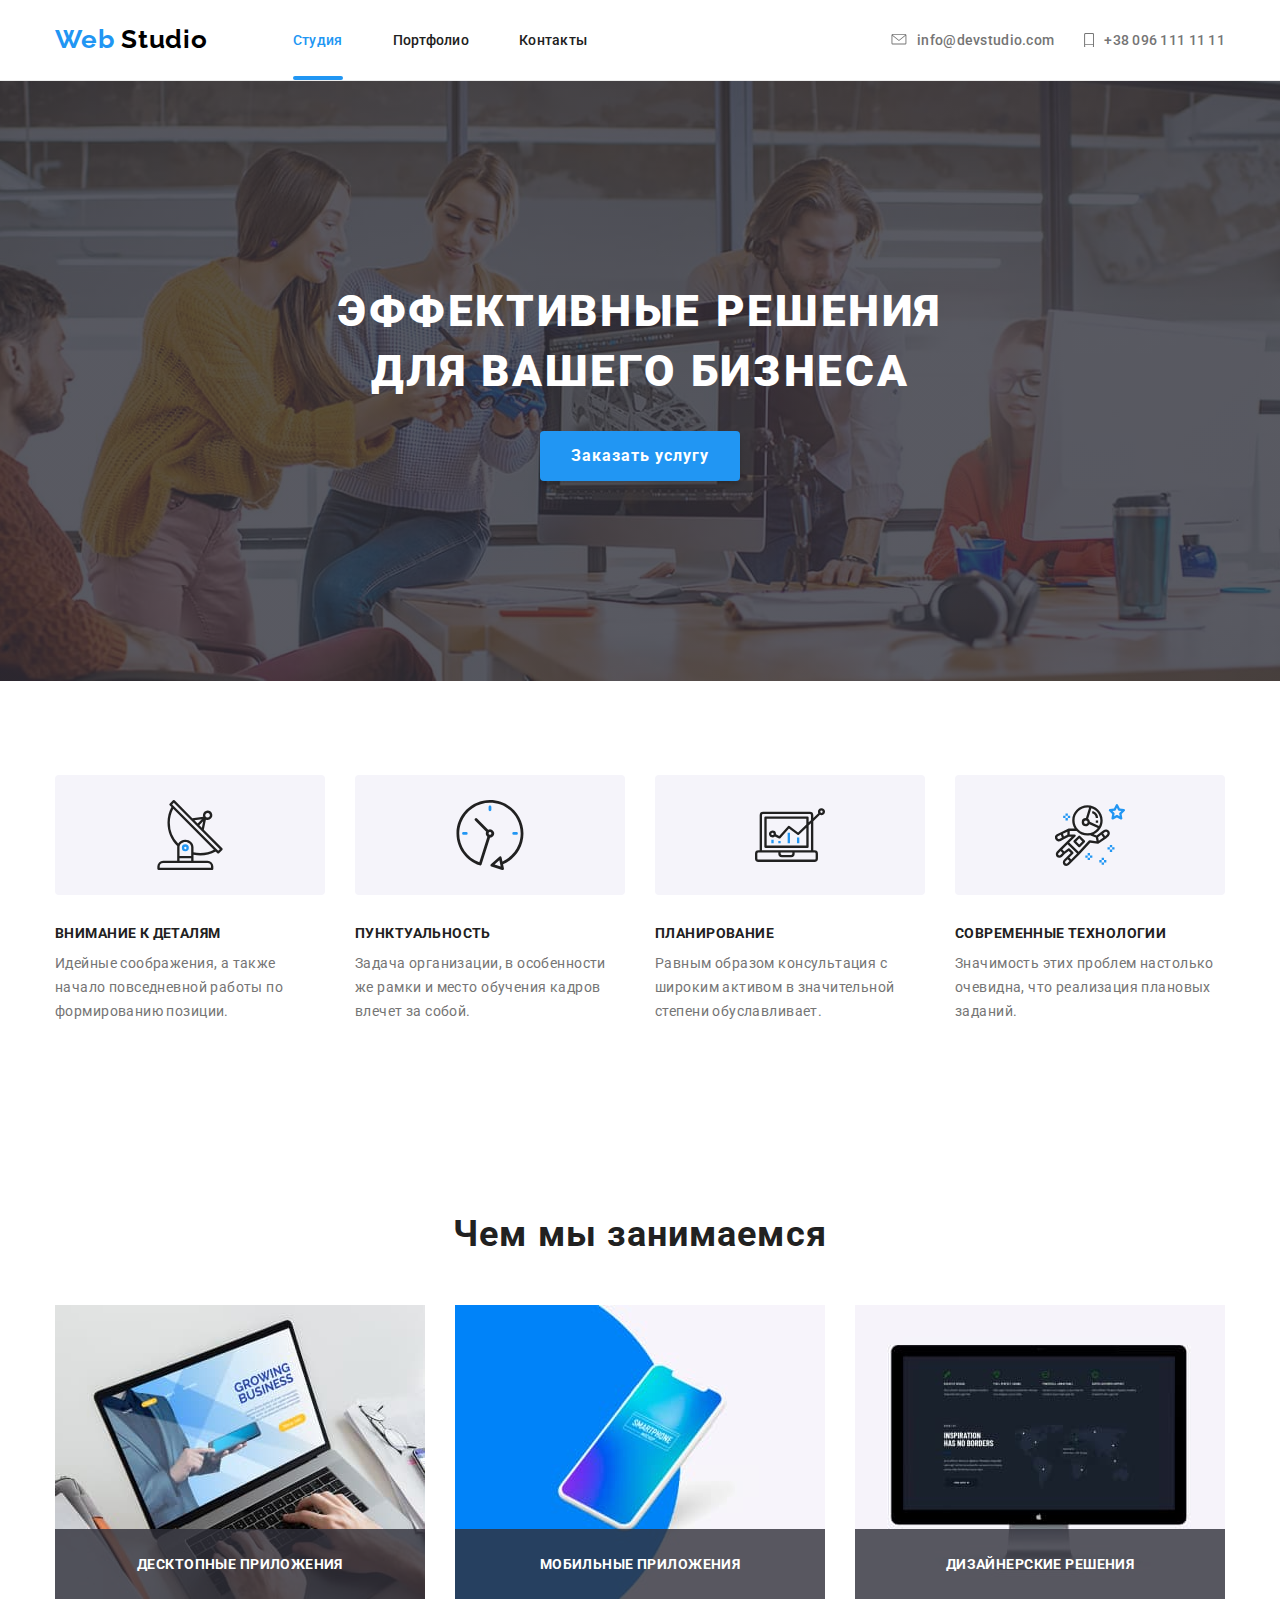
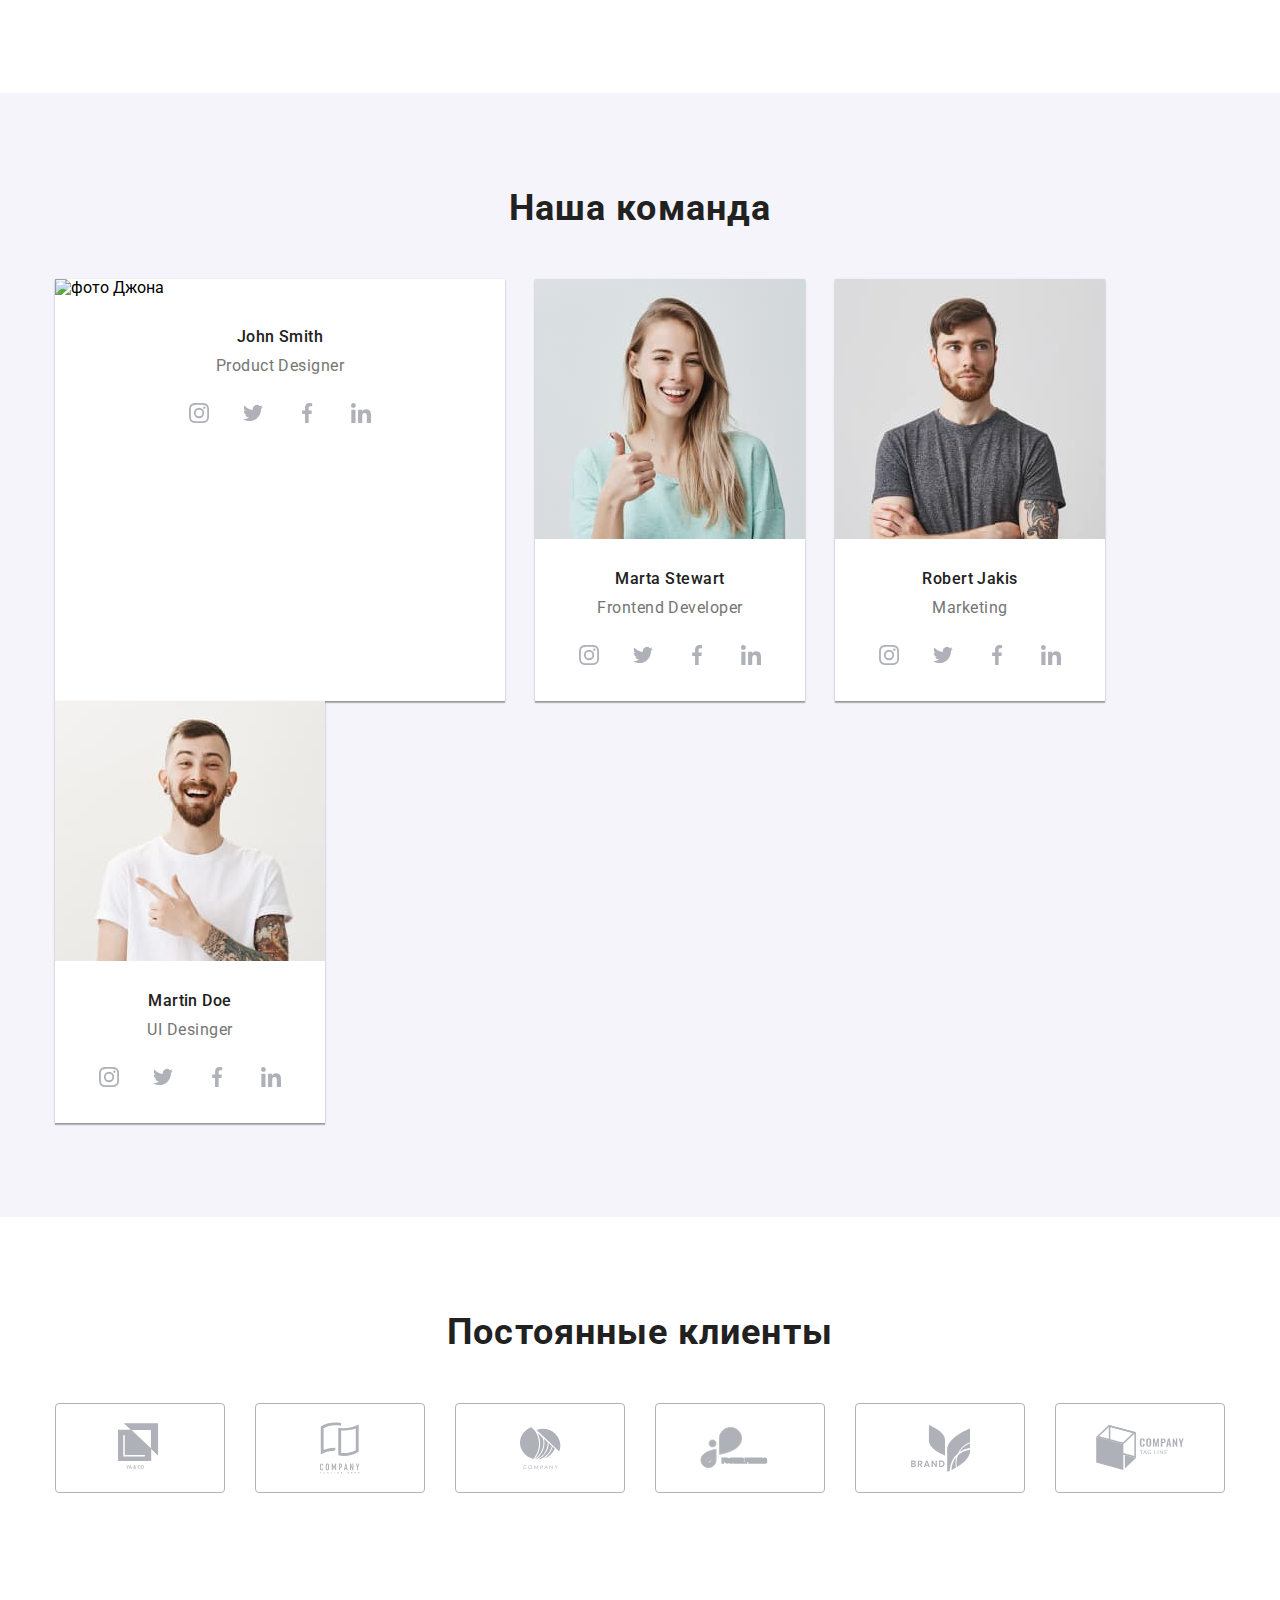
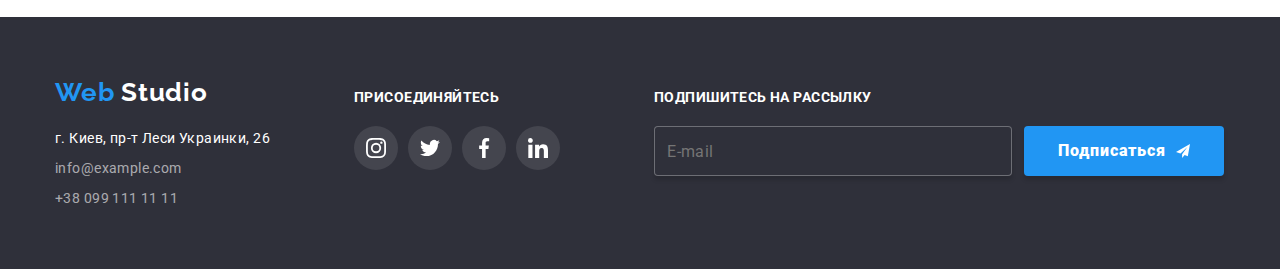
==== commit 3e2a8483: "Сделал чем мы занимаемся" ====
--- a/index.html
+++ b/index.html
@@ -141,27 +141,60 @@
                 <li class="doing-li">
                     <a href="">
                         <div class="doing-img">
-                            <img src="./img/display.jpg" alt="компьютер" width="370" class="doing">
-                                <div class="doing-background">
-                                    <h3 class="doing-text">десктопные приложения</h3>
-                                </div>
+                            <picture>
+                                <source 
+                                media="(min-width: 1200px)" 
+                                srcset="./img/display_1200@1x.jpg 1x, ./img/display_1200@2x.jpg 2x"
+                                type="image/jpg"
+                                sizes="370">
+                                <img 
+                                srcset="./img/display_1200@1x.jpg 1x, ./img/display_1200@2x.jpg 2x"
+                                src="./img/display_1200@1x.jpg" 
+                                alt="компьютер" 
+                                width="370">
+                            </picture>
+                            <div class="doing-background">
+                                <h3 class="doing-text">десктопные приложения</h3>
+                            </div>
                         </div>
                     </a>
                 </li>
                 <li class="doing-li">
                     <a href="">
                         <div class="doing-img">
-                            <img src="./img/phone.jpg" alt="мобильный телефон" width="370" class="doing">
-                                <div class="doing-background">
-                                    <h3 class="doing-text">мобильные приложения</h3>
-                                </div>
+                            <picture>
+                                <source 
+                                media="(min-width: 1200px)" 
+                                srcset="./img/phone_1200@1x.jpg 1x, ./img/phone_1200@2x.jpg 2x"
+                                type="image/jpg"
+                                sizes="370">
+                                <img 
+                                srcset="./img/phone_1200@1x.jpg 1x, ./img/phone_1200@2x.jpg 2x"
+                                src="./img/phone_1200@1x.jpg" 
+                                alt="смартфон" 
+                                width="370">
+                            </picture>
+                            <div class="doing-background">
+                                <h3 class="doing-text">мобильные приложения</h3>
+                            </div>
                         </div>
                     </a>
                 </li>
                 <li class="doing-li">
                     <a href="">
                         <div class="doing-img">
-                            <img src="./img/monitor.jpg" alt="экран монитора" width="370" class="doing">
+                            <picture>
+                                <source 
+                                media="(min-width: 1200px)" 
+                                srcset="./img/monitor_1200@1x.jpg 1x, ./img/monitor_1200@2x.jpg 2x"
+                                type="image/jpg"
+                                sizes="370">
+                                <img 
+                                srcset="./img/monitor_1200@1x.jpg 1x, ./img/monitor_1200@2x.jpg 2x"
+                                src="./img/monitor_1200@1x.jpg" 
+                                alt="экран монитора" 
+                                width="370">
+                            </picture>
                                 <div class="doing-background">
                                     <h3 class="doing-text">дизайнерские решения</h3>
                                 </div>
@@ -178,19 +211,26 @@
             <ul class="team-ul">
                 <li class="team-li">
                     <picture>
-                        <source media="(min-width: 1200px)" 
+                        <source 
+                        media="(min-width: 1200px)" 
                         srcset="./img/john1200@1x.jpg 1x, ./img/john1200@2x.jpg 2x"
                         type="image/jpg"
                         sizes="270">
-                        <source media="(min-width: 768px)" 
+                        <source 
+                        media="(min-width: 768px)" 
                         srcset="./img/john768@1x.jpg 1x, ./img/john768@2x.jpg 2x"
                         type="image/jpg"
                         sizes="354">
-                        <source
+                        <source 
+                        media="(min-width: 480px)"
                         srcset="./img/john480@1x.jpg 1x, ./img/john480@2x.jpg 2x"
                         type="image/jpg"
                         sizes="450">
-                        <img src="./img/john480@1x.jpg, ./img/john480@2x.jpg" alt="фото Джона">
+                        <img 
+                        srcset="./img/john480@1x.jpg 1x, ./img/john480@2x.jpg 2x" 
+                        src="./img/john480@1x.jpg" 
+                        alt="фото Джона" 
+                        width="450">
                     </picture>
                     <h3 class="team-name">John Smith</h3>
                     <p class="team-position">Product Designer</p>
@@ -235,19 +275,26 @@
                 </li>
                 <li class="team-li">
                     <picture>
-                        <source media="(min-width: 1200px)" 
+                        <source 
+                        media="(min-width: 1200px)" 
                         srcset="./img/Marta1200@1x.jpg 1x, ./img/Marta1200@2x.jpg 2x"
                         type="image/jpg"
                         sizes="270">
-                        <source media="(min-width: 768px)" 
+                        <source 
+                        media="(min-width: 768px)" 
                         srcset="./img/Marta768@1x.jpg 1x, ./img/Marta768@2x.jpg 2x"
                         type="image/jpg"
                         sizes="354">
                         <source 
+                        media="(min-width: 480px)"
                         srcset="./img/Marta480@1x.jpg 1x, ./img/Marta480@2x.jpg 2x"
                         type="image/jpg"
                         sizes="450">
-                        <img src="./img/Marta480@1x.jpg, ./img/Marta480@2x.jpg" alt="фото Марты">
+                        <img 
+                        srcset="./img/Marta480@1x.jpg 1x, ./img/Marta480@2x.jpg 2x"
+                        src="./img/Marta480@1x.jpg" 
+                        alt="фото Марты" 
+                        width="450">
                     </picture>
                     <h3 class="team-name">Marta Stewart</h3>
                     <p class="team-position">Frontend Developer</p>
@@ -292,19 +339,26 @@
                 </li>
                 <li class="team-li">
                     <picture>
-                        <source media="(min-width: 1200px)" 
+                        <source 
+                        media="(min-width: 1200px)" 
                         srcset="./img/Robert1200@1x.jpg 1x, ./img/Robert1200@2x.jpg 2x"
                         type="image/jpg"
                         sizes="270">
-                        <source media="(min-width: 768px)" 
+                        <source 
+                        media="(min-width: 768px)" 
                         srcset="./img/Robert768@1x.jpg 1x, ./img/Robert768@2x.jpg 2x"
                         type="image/jpg"
                         sizes="354">
                         <source 
+                        media="(min-width: 480px)"
                         srcset="./img/Robert480@1x.jpg 1x, ./img/Robert480@2x.jpg 2x"
                         type="image/jpg"
                         sizes="450">
-                        <img src="./img/Robert480@1x.jpg, ./img/Robert480@2x.jpg" alt="фото Роберта">
+                        <img 
+                        srcset="./img/Robert480@1x.jpg 1x, ./img/Robert480@2x.jpg 2x"
+                        src="./img/Robert480@1x.jpg" 
+                        alt="фото Роберта" 
+                        width="450">
                     </picture>
                     <h3 class="team-name">Robert Jakis</h3>
                     <p class="team-position">Marketing</p>
@@ -349,19 +403,26 @@
                 </li>
                 <li class="team-li">
                     <picture>
-                        <source media="(min-width: 1200px)" 
+                        <source 
+                        media="(min-width: 1200px)" 
                         srcset="./img/Martin1200@1x.jpg 1x, ./img/Martin1200@2x.jpg 2x"
                         type="image/jpg"
                         sizes="270">
-                        <source media="(min-width: 768px)" 
+                        <source 
+                        media="(min-width: 768px)" 
                         srcset="./img/Martin768@1x.jpg 1x, ./img/Martin768@2x.jpg 2x"
                         type="image/jpg"
                         sizes="354">
                         <source 
+                        media="(min-width: 480px)"
                         srcset="./img/Martin480@1x.jpg 1x, ./img/Martin480@2x.jpg 2x"
                         type="image/jpg"
                         sizes="450">
-                        <img src="./img/Martin480@1x.jpg, ./img/Martin480@2x.jpg" alt="фото Мартина">
+                        <img 
+                        srcset="./img/Martin480@1x.jpg 1x, ./img/Martin480@2x.jpg 2x"
+                        src="./img/Martin480@1x.jpg" 
+                        alt="фото Мартина" 
+                        width="450">
                     </picture>
                     <h3 class="team-name">Martin Doe</h3>
                     <p class="team-position">UI Desinger</p>
--- a/css/main.min.css
+++ b/css/main.min.css
@@ -1,2 +1,2 @@
-.logo,.logo-footer{display:inline-block;font-family:'Raleway', sans-serif;font-style:normal;font-weight:bold;letter-spacing:0.03em;-webkit-transition:color 250ms cubic-bezier(0.4, 0, 0.2, 1);transition:color 250ms cubic-bezier(0.4, 0, 0.2, 1)}.footer-address,.footer-address-contacts{font-style:normal;font-weight:normal;font-size:14px;line-height:21px;letter-spacing:0.03em}.doing-text,.feature-title,.footer-social-title,.footer-email-title{font-weight:bold;font-size:14px;line-height:16px;letter-spacing:0.03em;text-transform:uppercase}.feature-text{color:#757575;font-weight:normal;font-size:14px;line-height:24px;letter-spacing:0.03em}.team-name,.team-position{font-size:16px;line-height:19px;letter-spacing:0.03em;text-align:center}.doing-title,.our-title{font-weight:bold;font-size:36px;line-height:42px;letter-spacing:0.03em;text-align:center;color:#212121}html{-webkit-box-sizing:border-box;box-sizing:border-box}*,*::before,*::after{-webkit-box-sizing:inherit;box-sizing:inherit}body{font-family:'Roboto',  sans-serif;background-color:#fff;margin:0}a{text-decoration:none;margin:0}li{list-style:none;margin:0;padding:0}ul{padding:0;margin:0}img{display:block}p{margin:0}body.modal-open{overflow:hidden}img{display:block;max-width:100%;height:auto}.container{margin-right:auto;margin-left:auto;padding-right:15px;padding-left:15px}@media screen and (min-width: 480px){.container{width:480px}}@media screen and (min-width: 768px){.container{width:768px}}@media screen and (min-width: 1200px){.container{width:1200px}}.logo{color:#000;font-size:24px;line-height:28px;padding-top:16px;padding-bottom:16px;margin-right:auto}.logo:hover,.logo:focus{color:#2196f3}@media screen and (min-width: 768px){.logo{font-size:24px;line-height:28px;padding-top:26px;padding-bottom:26px;margin-right:81px}}@media screen and (min-width: 1200px){.logo{font-size:26px;line-height:31px;padding-top:24px;padding-bottom:25px;margin-right:85px}}.span-logo{color:#2196f3}.div-nav{display:-webkit-box;display:-ms-flexbox;display:flex}@media screen and (max-width: 767px){.div-nav{padding-top:60px;padding-bottom:60px;-webkit-box-pack:center;-ms-flex-pack:center;justify-content:center}}@media screen and (min-width: 768px){.div-nav{margin-right:auto}}.nav-link{display:inline-block;font-weight:500;font-size:18px;line-height:21px;letter-spacing:0.02em;color:#212121;-webkit-transition:color 250ms cubic-bezier(0.4, 0, 0.2, 1);transition:color 250ms cubic-bezier(0.4, 0, 0.2, 1)}.nav-link:hover,.nav-link:focus{color:#2196f3}@media screen and (min-width: 768px){.nav-link{font-size:14px;line-height:16px;padding-top:32px;padding-bottom:32px}}.div-nav-ul{display:-webkit-box;display:-ms-flexbox;display:flex}@media screen and (max-width: 767px){.div-nav-ul{-webkit-box-orient:vertical;-webkit-box-direction:normal;-ms-flex-direction:column;flex-direction:column}}@media screen and (max-width: 767px){.div-nav-li:not(:last-child)>a.nav-link{margin-bottom:40px}.div-nav-li>a.nav-link-active{margin-bottom:52px}}@media screen and (min-width: 768px){.div-nav-li:not(:last-child){margin-right:50px}}.nav-link-active{position:relative;display:inline-block;font-weight:500;font-size:18px;line-height:21px;letter-spacing:0.02em;color:#2196f3}@media screen and (min-width: 768px){.nav-link-active{font-size:14px;line-height:16px;padding-top:32px;padding-bottom:32px}}.nav-link-active::after{position:absolute;content:"";display:block;width:100%;height:4px;background-color:#2196f3;border-radius:2px}@media screen and (max-width: 767px){.nav-link-active::after{margin-top:8px}}@media screen and (min-width: 768px){.nav-link-active::after{bottom:0}}.div-mail{display:-webkit-box;display:-ms-flexbox;display:flex}@media screen and (max-width: 767px){.div-mail{-webkit-box-pack:center;-ms-flex-pack:center;justify-content:center}}.div-mail-ul{display:-webkit-box;display:-ms-flexbox;display:flex}@media screen and (max-width: 767px){.div-mail-ul{margin-bottom:60px}}@media screen and (max-width: 1199px){.div-mail-ul{-webkit-box-orient:vertical;-webkit-box-direction:normal;-ms-flex-direction:column;flex-direction:column}}@media screen and (min-width: 1200px){.div-mail-li:not(:last-child){margin-right:30px}}@media screen and (max-width: 767px){.div-mail-li:first-child{margin-bottom:16px}}@media screen and (min-width: 768px) and (max-width: 1199px){.div-mail-li:first-child{margin-bottom:10px}}@media screen and (min-width: 768px) and (max-width: 1199px){.mail-link{padding-top:21px}}.mail-link,.mail-link-tel{display:-webkit-inline-box;display:-ms-inline-flexbox;display:inline-flex;-webkit-box-align:center;-ms-flex-align:center;align-items:center;color:#757575;font-weight:500;font-size:18px;line-height:21px;letter-spacing:0.02em;-webkit-transition:color 250ms cubic-bezier(0.4, 0, 0.2, 1);transition:color 250ms cubic-bezier(0.4, 0, 0.2, 1)}.mail-link:hover,.mail-link:focus,.mail-link-tel:hover,.mail-link-tel:focus{color:#2196f3}@media screen and (min-width: 768px){.mail-link,.mail-link-tel{font-size:12px;line-height:14px}}@media screen and (min-width: 1200px){.mail-link,.mail-link-tel{font-size:14px;line-height:16px;padding-top:32px;padding-bottom:32px}}.mail-link:hover .icon-link,.mail-link:focus .icon-link,.mail-link-tel:hover .icon-link-tel,.mail-link-tel:focus .icon-link-tel{fill:#2196f3}.icon-link,.icon-link-tel{fill:#757575;margin-right:10px;-webkit-transition:fill 250ms cubic-bezier(0.4, 0, 0.2, 1);transition:fill 250ms cubic-bezier(0.4, 0, 0.2, 1)}@media screen and (min-width: 768px) and (max-width: 1199px){.icon-link,.icon-link-tel{margin-right:8px}}.icon-link{width:16px;height:11.2px}@media screen and (min-width: 768px) and (max-width: 1199px){.icon-link{width:14px;height:10px}}.icon-link-tel{width:10px;height:14.94px}@media screen and (min-width: 768px) and (max-width: 1199px){.icon-link-tel{width:10px;height:14px}}.doing-s{background-color:#fff;padding-top:94px;padding-bottom:94px}@media screen and (max-width: 1199px){.doing-s{display:none}}.doing-div{display:block}.doing-title{margin:0;margin-bottom:50px}.doing-ul{display:-webkit-box;display:-ms-flexbox;display:flex}.doing-li:not(:last-child){margin-right:30px}.doing{display:block}.doing-img{position:relative}.doing-background{position:absolute;bottom:0;background:rgba(47,48,58,0.8);border-radius:0px;width:370px;height:70px}.doing-text{text-align:center;color:#fff;padding-top:27px;padding-bottom:27px;margin:0}.feature-s{background-color:#fff;padding-top:60px;padding-bottom:60px}@media screen and (min-width: 768px){.feature-s{padding-top:60px;padding-bottom:60px}}@media screen and (min-width: 1200px){.feature-s{padding-top:94px;padding-bottom:94px}}.is-hidden{display:none;margin:0}.antenna{display:-webkit-box;display:-ms-flexbox;display:flex;-webkit-box-align:center;-ms-flex-align:center;align-items:center;-webkit-box-pack:center;-ms-flex-pack:center;justify-content:center;height:120px;background-color:#F5F4FA;border-radius:4px}.icon-antenna{width:70px;height:70px}.feature-title{padding-top:30px;margin:0;color:#212121}@media screen and (max-width: 767px){.feature-title{text-align:center}}.feature-text{text-align:start;padding-top:10px;padding-bottom:2px;margin:0}@media screen and (min-width: 768px){.feature-ul{display:-webkit-box;display:-ms-flexbox;display:flex;-ms-flex-wrap:wrap;flex-wrap:wrap}}@media screen and (min-width: 1200px){.feature-ul{display:-webkit-box;display:-ms-flexbox;display:flex}}@media screen and (max-width: 767px){.feature-li:not(:last-child){margin-bottom:30px}}@media screen and (min-width: 768px) and (max-width: 1200px){.feature-li{max-width:354px}.feature-li:nth-child(2n+1){margin-right:30px}.feature-li:nth-child(-n+2){margin-bottom:30px}}@media screen and (min-width: 1200px){.feature-li{max-width:270px}.feature-li:not(:last-child){margin-right:30px}}.footer{display:-webkit-box;display:-ms-flexbox;display:flex;-webkit-box-orient:vertical;-webkit-box-direction:normal;-ms-flex-direction:column;flex-direction:column;background-color:#2f303a}.div-footer{padding-top:60px;padding-bottom:60px}@media screen and (max-width: 767px){.div-footer{display:-webkit-box;display:-ms-flexbox;display:flex;-webkit-box-orient:vertical;-webkit-box-direction:normal;-ms-flex-direction:column;flex-direction:column}}@media screen and (min-width: 768px){.div-footer{display:-webkit-box;display:-ms-flexbox;display:flex;-ms-flex-wrap:wrap;flex-wrap:wrap}}@media screen and (min-width: 1200px){.div-footer{display:-webkit-box;display:-ms-flexbox;display:flex;-webkit-box-orient:horizontal;-webkit-box-direction:normal;-ms-flex-direction:row;flex-direction:row;padding-bottom:60px}}.footer-signature{display:-webkit-box;display:-ms-flexbox;display:flex;-webkit-box-pack:center;-ms-flex-pack:center;justify-content:center;text-align:center;font-weight:normal;font-size:12px;line-height:21px;letter-spacing:0.03em;color:rgba(255,255,255,0.4);padding-top:18px;padding-bottom:21px;margin:0;display:none}@media screen and (max-width: 767px){.div-address{margin-left:auto;margin-right:auto}}@media screen and (min-width: 768px){.div-address{margin-left:61px;margin-right:165px}}@media screen and (min-width: 1200px){.div-address{margin-right:69px;margin-left:0}}@media screen and (max-width: 1199px){.address-logo{display:-webkit-box;display:-ms-flexbox;display:flex;-webkit-box-flex:1;-ms-flex-positive:1;flex-grow:1;-webkit-box-pack:center;-ms-flex-pack:center;justify-content:center}}.logo-footer{font-size:24px;line-height:28px;color:#fff}.logo-footer:hover,.logo-footer:focus{color:#2196f3}@media screen and (min-width: 1200px){.logo-footer{font-size:26px;line-height:31px}}.logo-footer-part{color:#2196f3;margin:0}@media screen and (min-width: 1200px){.box-address{padding-right:15px}}.footer-address{display:-webkit-box;display:-ms-flexbox;display:flex;-webkit-box-orient:vertical;-webkit-box-direction:normal;-ms-flex-direction:column;flex-direction:column;color:#fff;padding-top:20px;margin:0}.footer-address-contacts{color:rgba(255,255,255,0.6);padding-top:8px;-webkit-transition:color 250ms cubic-bezier(0.4, 0, 0.2, 1);transition:color 250ms cubic-bezier(0.4, 0, 0.2, 1)}.footer-address-contacts:hover,.footer-address-contacts:focus{color:#2196f3}@media screen and (max-width: 1199px){.footer-address-contacts{display:-webkit-box;display:-ms-flexbox;display:flex;-webkit-box-flex:1;-ms-flex-positive:1;flex-grow:1;-webkit-box-pack:center;-ms-flex-pack:center;justify-content:center}}@media screen and (min-width: 1200px){.footer-address-contacts{display:inline-block;padding-top:9px}}.footer-social{display:-webkit-box;display:-ms-flexbox;display:flex;-webkit-box-orient:vertical;-webkit-box-direction:normal;-ms-flex-direction:column;flex-direction:column;-ms-flex-item-align:start;align-self:flex-start}@media screen and (max-width: 767px){.footer-social{-webkit-box-align:center;-ms-flex-align:center;align-items:center;margin-top:60px;margin-right:auto;margin-left:auto}}@media screen and (min-width: 768px){.footer-social{margin-top:5px}}@media screen and (min-width: 1200px){.footer-social{margin-right:94px;margin-top:12px}}.footer-social-title{color:#fff;margin:0}@media screen and (max-width: 1199px){.footer-social-title{display:-webkit-box;display:-ms-flexbox;display:flex;-webkit-box-pack:center;-ms-flex-pack:center;justify-content:center;-webkit-box-flex:1;-ms-flex-positive:1;flex-grow:1}}@media screen and (min-width: 1200px){.footer-social-title{display:inline-block;-webkit-box-pack:center;-ms-flex-pack:center;justify-content:center}}.footer-ul{display:-webkit-box;display:-ms-flexbox;display:flex}@media screen and (max-width: 1199px){.footer-ul{-webkit-box-pack:center;-ms-flex-pack:center;justify-content:center;padding-top:20px}}@media screen and (min-width: 1200px){.footer-ul{-webkit-box-orient:horizontal;-webkit-box-direction:normal;-ms-flex-direction:row;flex-direction:row;padding-top:21px}}.footer-li{display:-webkit-inline-box;display:-ms-inline-flexbox;display:inline-flex}.footer-li:not(:last-child){margin-right:10px}.icon-footer-instagram{width:20px;height:20px;fill:#fff}.footer-social-link{display:-webkit-inline-box;display:-ms-inline-flexbox;display:inline-flex;-webkit-box-align:center;-ms-flex-align:center;align-items:center;-webkit-box-pack:center;-ms-flex-pack:center;justify-content:center;width:44px;height:44px;border-radius:50%;background-color:rgba(255,255,255,0.1);-webkit-transition:background-color 250ms cubic-bezier(0.4, 0, 0.2, 1);transition:background-color 250ms cubic-bezier(0.4, 0, 0.2, 1)}.footer-social-link:hover,.footer-social-link:focus{background-color:#2196f3}@media screen and (max-width: 1199px){.footer-email-button{display:-webkit-box;display:-ms-flexbox;display:flex;-webkit-box-orient:vertical;-webkit-box-direction:normal;-ms-flex-direction:column;flex-direction:column;margin-top:60px;margin-right:auto;margin-left:auto}}@media screen and (min-width: 1200px){.footer-email-button{margin-top:12px}}.footer-email-title{color:#fff;margin:0;margin-bottom:20px}@media screen and (max-width: 1199px){.footer-email-title{display:-webkit-box;display:-ms-flexbox;display:flex;-webkit-box-flex:1;-ms-flex-positive:1;flex-grow:1;-webkit-box-pack:center;-ms-flex-pack:center;justify-content:center}}@media screen and (min-width: 1200px){.footer-email-title{margin-bottom:21px}}.email-button{display:-webkit-box;display:-ms-flexbox;display:flex;-webkit-box-orient:vertical;-webkit-box-direction:normal;-ms-flex-direction:column;flex-direction:column}@media screen and (min-width: 1200px){.email-button{-webkit-box-orient:horizontal;-webkit-box-direction:normal;-ms-flex-direction:row;flex-direction:row}}.footer-email{width:450px;height:50px;color:rgba(255,255,255,0.6);letter-spacing:0.03em;font-weight:normal;font-size:16px;line-height:20px;display:-webkit-box;display:-ms-flexbox;display:flex;-webkit-box-align:center;-ms-flex-align:center;align-items:center;border:1px solid rgba(255,255,255,0.3);-webkit-box-shadow:0px 4px 4px rgba(0,0,0,0.15);box-shadow:0px 4px 4px rgba(0,0,0,0.15);background:#2f303a;border-radius:4px;padding-right:12px;padding-left:12px}@media screen and (max-width: 1199px){.footer-email{margin-bottom:20px}}@media screen and (min-width: 1200px){.footer-email{margin-right:12px;line-height:30px;width:358px}}.footer-button{background-color:#2196f3;color:#fff;width:200px;height:50px;font-weight:900;font-size:16px;line-height:30px;display:-webkit-inline-box;display:-ms-inline-flexbox;display:inline-flex;-webkit-box-orient:horizontal;-webkit-box-direction:normal;-ms-flex-direction:row;flex-direction:row;-webkit-box-pack:center;-ms-flex-pack:center;justify-content:center;-webkit-box-align:center;-ms-flex-align:center;align-items:center;text-align:center;letter-spacing:0.06em;-webkit-box-shadow:0px 4px 4px rgba(0,0,0,0.15);box-shadow:0px 4px 4px rgba(0,0,0,0.15);border-radius:4px;border:none;-webkit-transition:background-color 250ms cubic-bezier(0.4, 0, 0.2, 1);transition:background-color 250ms cubic-bezier(0.4, 0, 0.2, 1)}@media screen and (max-width: 1199px){.footer-button{margin-right:auto;margin-left:auto}}.icon-footer-button{width:24px;height:24px;padding-left:10px}.header{position:relative;background-color:#fff;border-bottom:1px solid #ECECEC}.nav{display:-webkit-box;display:-ms-flexbox;display:flex}.menu-button{display:-webkit-inline-box;display:-ms-inline-flexbox;display:inline-flex;margin:0;padding:0;border:0;padding-top:18px;padding-bottom:18px;background-color:transparent}@media screen and (min-width: 768px){.menu-button{display:none}}.menu-button .icon-crose{display:none}.menu-button.is-open .icon-crose{display:block}.menu-button.is-open .icon-menu{display:none}.menu-container{background-color:#ffffff}@media screen and (max-width: 767px){.menu-container{display:none;position:absolute;top:100%;left:0;width:100%;text-align:center;-webkit-box-shadow:0px 4px 8px rgba(0,0,0,0.04),0px 2px 4px rgba(0,0,0,0.08),0px 1px 3px rgba(0,0,0,0.16);box-shadow:0px 4px 8px rgba(0,0,0,0.04),0px 2px 4px rgba(0,0,0,0.08),0px 1px 3px rgba(0,0,0,0.16)}.menu-container.is-open{display:block;border-top:1px solid #ECECEC}}@media screen and (min-width: 768px){.menu-container{display:-webkit-box;display:-ms-flexbox;display:flex;-webkit-box-flex:1;-ms-flex-positive:1;flex-grow:1;-webkit-box-pack:justify;-ms-flex-pack:justify;justify-content:space-between}}.icon-menu,.icon-crose{fill:#000;-webkit-transition:fill 250ms cubic-bezier(0.4, 0, 0.2, 1);transition:fill 250ms cubic-bezier(0.4, 0, 0.2, 1)}.icon-menu:hover,.icon-menu:focus,.icon-crose:hover,.icon-crose:focus{fill:#2196f3}.main-container{max-width:1600px;height:400px;margin-left:auto;margin-right:auto;background-color:rgba(47,48,58,0.8);background-image:-webkit-gradient(linear, left top, right top, from(rgba(47,48,58,0.8)), to(rgba(47,48,58,0.8))),url("../img/Header480@1x.jpg");background-image:linear-gradient(to right, rgba(47,48,58,0.8), rgba(47,48,58,0.8)),url("../img/Header480@1x.jpg");background-repeat:no-repeat;background-position:center;background-size:cover}@media screen and (min-width: 1200px){.main-container{height:600px}}@media screen and (min-device-pixel-ratio: 2), screen and (-webkit-min-device-pixel-ratio: 2), screen and (min-resolution: 192dpi), screen and (min-resolution: 2dppx){.main-container{background-image:-webkit-gradient(linear, left top, right top, from(rgba(47,48,58,0.8)), to(rgba(47,48,58,0.8))),url("../img/Header480@2x.jpg");background-image:linear-gradient(to right, rgba(47,48,58,0.8), rgba(47,48,58,0.8)),url("../img/Header480@2x.jpg")}}@media screen and (min-width: 480px){.main-container{background-image:-webkit-gradient(linear, left top, right top, from(rgba(47,48,58,0.8)), to(rgba(47,48,58,0.8))),url("../img/Header768@1x.jpg");background-image:linear-gradient(to right, rgba(47,48,58,0.8), rgba(47,48,58,0.8)),url("../img/Header768@1x.jpg")}}@media screen and (min-width: 480px) and (min-device-pixel-ratio: 2), screen and (min-width: 480px) and (-webkit-min-device-pixel-ratio: 2), screen and (min-width: 480px) and (min-resolution: 192dpi), screen and (min-width: 480px) and (min-resolution: 2dppx){.main-container{background-image:-webkit-gradient(linear, left top, right top, from(rgba(47,48,58,0.8)), to(rgba(47,48,58,0.8))),url("../img/Header768@2x.jpg");background-image:linear-gradient(to right, rgba(47,48,58,0.8), rgba(47,48,58,0.8)),url("../img/Header768@2x.jpg")}}@media screen and (min-width: 768px){.main-container{background-image:-webkit-gradient(linear, left top, right top, from(rgba(47,48,58,0.8)), to(rgba(47,48,58,0.8))),url("../img/Header1200@1x.jpg");background-image:linear-gradient(to right, rgba(47,48,58,0.8), rgba(47,48,58,0.8)),url("../img/Header1200@1x.jpg")}}@media screen and (min-width: 768px) and (min-device-pixel-ratio: 2), screen and (min-width: 768px) and (-webkit-min-device-pixel-ratio: 2), screen and (min-width: 768px) and (min-resolution: 192dpi), screen and (min-width: 768px) and (min-resolution: 2dppx){.main-container{background-image:-webkit-gradient(linear, left top, right top, from(rgba(47,48,58,0.8)), to(rgba(47,48,58,0.8))),url("../img/Header1200@2x.jpg");background-image:linear-gradient(to right, rgba(47,48,58,0.8), rgba(47,48,58,0.8)),url("../img/Header1200@2x.jpg")}}.main-div{padding-top:118px;padding-bottom:118px}@media screen and (min-width: 1200px){.main-div{padding-top:200px;padding-bottom:200px}}.main-title{font-weight:900;font-size:26px;line-height:42px;letter-spacing:0.06em;text-transform:uppercase;text-align:center;color:#fff;padding-bottom:30px;margin:0}@media screen and (min-width: 1200px){.main-title{font-size:44px;line-height:60px}}.button{display:-webkit-box;display:-ms-flexbox;display:flex;font-family:'Roboto',  sans-serif;font-style:normal;font-weight:bold;font-size:16px;line-height:30px;letter-spacing:0.06em;color:#fff;width:200px;height:50px;-webkit-box-align:center;-ms-flex-align:center;align-items:center;-webkit-box-pack:center;-ms-flex-pack:center;justify-content:center;background-color:#2196f3;-webkit-box-shadow:0px 4px 4px rgba(0,0,0,0.15);box-shadow:0px 4px 4px rgba(0,0,0,0.15);border:none;border-radius:4px;margin:auto;-webkit-transition-property:background-color;transition-property:background-color;-webkit-transition-duration:250ms;transition-duration:250ms;-webkit-transition-timing-function:cubic-bezier(0.4, 0, 0.2, 1);transition-timing-function:cubic-bezier(0.4, 0, 0.2, 1)}.button:hover,.button:focus{background-color:#188ce8}.backdrop{position:fixed;top:0;left:0;width:100%;height:100%;background-color:rgba(0,0,0,0.2);overflow-y:scroll}.backdrop.is-hidden{display:none;pointer-events:none}.popup{position:absolute;top:50%;left:50%;-webkit-transform:translate(-50%, -50%);transform:translate(-50%, -50%);background-color:#fff}.popup-close{width:11px;height:11px;fill:#000}.popup-button{position:absolute;top:8px;right:8px;-webkit-box-align:center;-ms-flex-align:center;align-items:center;-webkit-box-pack:center;-ms-flex-pack:center;justify-content:center;background-color:#fff;width:30px;height:30px;border-radius:50%;border:1px solid rgba(0,0,0,0.1)}.popup-button:hover .popup-close,.popup-button:focus .popup-close{fill:#2196f3}.popup-text{font-weight:bold;font-size:20px;line-height:23px;text-align:center;letter-spacing:0.03em;color:#212121;padding-top:40px;margin:0;margin-bottom:30px}.form-popup{width:448px;margin-left:40px;margin-right:40px}.div-popup{position:relative;margin-bottom:28px;display:-webkit-box;display:-ms-flexbox;display:flex;-webkit-box-orient:vertical;-webkit-box-direction:normal;-ms-flex-direction:column;flex-direction:column}.div-comment{position:relative;margin-bottom:20px;display:-webkit-box;display:-ms-flexbox;display:flex;-webkit-box-orient:vertical;-webkit-box-direction:normal;-ms-flex-direction:column;flex-direction:column}.div-checkbox{position:relative;margin-bottom:30px;display:-webkit-box;display:-ms-flexbox;display:flex;-webkit-box-orient:vertical;-webkit-box-direction:normal;-ms-flex-direction:column;flex-direction:column}.form-input{width:100%;height:40px;margin:0;font:inherit;border:1px solid rgba(33,33,33,0.2);border-radius:4px;padding-left:42px}.form-svg{position:absolute;top:14px;left:19px;width:12px;height:12px;fill:#212121;-webkit-transition:fill 250ms cubic-bezier(0.4, 0, 0.2, 1);transition:fill 250ms cubic-bezier(0.4, 0, 0.2, 1)}.form-label{position:absolute;top:12px;left:42px;font-weight:normal;font-size:14px;line-height:16px;letter-spacing:0.01em;color:#757575;-webkit-transition:color 250ms cubic-bezier(0.4, 0, 0.2, 1),-webkit-transform 250ms cubic-bezier(0.4, 0, 0.2, 1);transition:color 250ms cubic-bezier(0.4, 0, 0.2, 1),-webkit-transform 250ms cubic-bezier(0.4, 0, 0.2, 1);transition:transform 250ms cubic-bezier(0.4, 0, 0.2, 1),color 250ms cubic-bezier(0.4, 0, 0.2, 1);transition:transform 250ms cubic-bezier(0.4, 0, 0.2, 1),color 250ms cubic-bezier(0.4, 0, 0.2, 1),-webkit-transform 250ms cubic-bezier(0.4, 0, 0.2, 1)}.form-input:focus+.form-label,.form-input:not(:placeholder-shown)+.form-label{color:#2196f3;-webkit-transform:translateY(-32px) translateX(-26px);transform:translateY(-32px) translateX(-26px)}.form-input:placeholder-shown{background-color:#fff}.form-input:focus ~ .form-svg{fill:#2196f3}.form-comment{width:100%;height:120px;font:inherit;border:1px solid rgba(33,33,33,0.2);border-radius:4px;padding:12px 16px}.comment-label{position:absolute;top:12px;left:16px;font-weight:normal;font-size:14px;line-height:16px;letter-spacing:0.01em;color:#757575;-webkit-transition:color 250ms cubic-bezier(0.4, 0, 0.2, 1),-webkit-transform 250ms cubic-bezier(0.4, 0, 0.2, 1);transition:color 250ms cubic-bezier(0.4, 0, 0.2, 1),-webkit-transform 250ms cubic-bezier(0.4, 0, 0.2, 1);transition:transform 250ms cubic-bezier(0.4, 0, 0.2, 1),color 250ms cubic-bezier(0.4, 0, 0.2, 1);transition:transform 250ms cubic-bezier(0.4, 0, 0.2, 1),color 250ms cubic-bezier(0.4, 0, 0.2, 1),-webkit-transform 250ms cubic-bezier(0.4, 0, 0.2, 1)}.form-comment:focus+.comment-label,.form-comment:not(:placeholder-shown)+.comment-label{color:#2196f3;-webkit-transform:translateY(-32px) translateX(-26px);transform:translateY(-32px) translateX(-26px)}.checkbox-label{display:-webkit-box;display:-ms-flexbox;display:flex;-webkit-box-align:center;-ms-flex-align:center;align-items:center;font-weight:normal;font-size:14px;line-height:24px;letter-spacing:0.03em;color:#757575}.checkbox{position:absolute;width:1px;height:1px;margin:-1px;border:0;padding:0;clip:rect(0 0 0 0);overflow:hidden}.form-policy-link{display:-webkit-inline-box;display:-ms-inline-flexbox;display:inline-flex;text-decoration:underline;color:#2196f3;font-weight:normal;font-size:14px;line-height:24px;letter-spacing:0.03em;padding-left:4px}.form-span{display:inline-block;width:16px;height:15px;margin:0;background-color:#fff;margin-right:8px;border-radius:2px;border:2px solid #212121;-webkit-transition:background-color 250ms cubic-bezier(0.4, 0, 0.2, 1);transition:background-color 250ms cubic-bezier(0.4, 0, 0.2, 1)}.checkbox:checked+.form-span{border-color:#2196f3;background-color:#2196f3;background-image:url("../img/check.svg");background-repeat:no-repeat;background-size:contain;background-origin:border-box}.submit{display:-webkit-box;display:-ms-flexbox;display:flex;-webkit-box-align:center;-ms-flex-align:center;align-items:center;-webkit-box-pack:center;-ms-flex-pack:center;justify-content:center;text-align:center;font-weight:bold;font-size:16px;line-height:30px;letter-spacing:0.06em;color:#fff;background-color:#2196f3;border:none;border-radius:4px;width:200px;height:50px;margin-right:auto;margin-left:auto;margin-bottom:40px;-webkit-transition:background-color 250ms cubic-bezier(0.4, 0, 0.2, 1);transition:background-color 250ms cubic-bezier(0.4, 0, 0.2, 1)}.submit:hover,.submit:focus{background-color:#188ce8}.our-clients{display:block}.our-title{margin:0;margin-bottom:50px}.our-ul{display:-webkit-box;display:-ms-flexbox;display:flex;-ms-flex-wrap:wrap;flex-wrap:wrap}@media screen and (max-width: 479px){.our-li{margin-left:auto;margin-right:auto}.our-li:not(:last-child){margin-bottom:30px}}@media screen and (min-width: 480px) and (max-width: 767px){.our-li:nth-child(2n+1){margin-right:30px}.our-li:nth-child(-n+4){margin-bottom:30px}}@media screen and (min-width: 768px){.our-li:not(:nth-child(3n)){margin-right:30px}.our-li:nth-child(-n+3){margin-bottom:30px}}@media screen and (min-width: 1200px){.our-li:not(:last-child){margin-right:30px}}.our-div-logo{display:-webkit-box;display:-ms-flexbox;display:flex;-webkit-box-align:center;-ms-flex-align:center;align-items:center;-webkit-box-pack:center;-ms-flex-pack:center;justify-content:center;border:1px solid #afb1b8;border-radius:4px;height:90px;-webkit-transition:border 250ms cubic-bezier(0.4, 0, 0.2, 1);transition:border 250ms cubic-bezier(0.4, 0, 0.2, 1);width:210px}@media screen and (min-width: 768px){.our-div-logo{width:226px}}@media screen and (min-width: 1200px){.our-div-logo{width:170px}}.logo1{width:44.27px;height:49.23px}.logo2{width:40px;height:52px}.logo3{width:41px;height:42.6px}.logo4{width:79.66px;height:42.02px}.logo5{width:59px;height:47px}.logo6{width:88.48px;height:45.44px}.logo-style{fill:#afb1b8;-webkit-transition:fill 250ms cubic-bezier(0.4, 0, 0.2, 1);transition:fill 250ms cubic-bezier(0.4, 0, 0.2, 1)}.our-link:hover .logo-style,.our-link:focus .logo-style{fill:#2196f3}.our-link:hover .our-div-logo,.our-link:focus .our-div-logo{border:1px solid #2196f3}.our-team{background-color:#F5F4FA;padding-top:60px;padding-bottom:60px}@media screen and (min-width: 1200px){.our-team{padding-top:94px;padding-bottom:94px}}.team{display:block;background:#F5F4FA}.team-title{font-weight:bold;font-size:28px;line-height:33px;letter-spacing:0.03em;text-align:center;color:#212121;margin:0;margin-bottom:30px}@media screen and (min-width: 1200px){.team-title{font-size:36px;line-height:42px;margin-bottom:50px}}.team-ul{display:-webkit-box;display:-ms-flexbox;display:flex}@media screen and (max-width: 768px){.team-ul{-webkit-box-orient:vertical;-webkit-box-direction:normal;-ms-flex-direction:column;flex-direction:column}}@media screen and (min-width: 768px){.team-ul{display:-webkit-box;display:-ms-flexbox;display:flex;-ms-flex-wrap:wrap;flex-wrap:wrap}}.team-li{background-color:#fff;-webkit-box-shadow:0px 2px 1px rgba(0,0,0,0.2),0px 1px 1px rgba(0,0,0,0.14),0px 1px 3px rgba(0,0,0,0.12);box-shadow:0px 2px 1px rgba(0,0,0,0.2),0px 1px 1px rgba(0,0,0,0.14),0px 1px 3px rgba(0,0,0,0.12)}@media screen and (max-width: 767px){.team-li:not(:last-child){margin-bottom:30px}}@media screen and (min-width: 768px) and (max-width: 1200px){.team-li{-ms-flex-preferred-size:354px;flex-basis:354px}.team-li:nth-child(2n+1){margin-right:30px}.team-li:nth-child(-n+2){margin-bottom:30px}}@media screen and (min-width: 1200px){.team-li{-ms-flex-preferred-size:270px;flex-basis:270px}.team-li:not(:last-child){margin-right:30px}}.team-name{font-weight:500;color:#212121;margin:0;padding-top:30px}.team-position{font-weight:normal;color:#757575;margin:0;padding-top:10px}.team-social{display:-webkit-box;display:-ms-flexbox;display:flex;-webkit-box-pack:center;-ms-flex-pack:center;justify-content:center;padding-top:16px;padding-bottom:24px}.team-social-network{display:-webkit-inline-box;display:-ms-inline-flexbox;display:inline-flex}.team-social-network:not(:last-child){margin-right:10px}.team-link{display:-webkit-inline-box;display:-ms-inline-flexbox;display:inline-flex;-webkit-box-align:center;-ms-flex-align:center;align-items:center;-webkit-box-pack:center;-ms-flex-pack:center;justify-content:center;height:44px;width:44px;background-color:#fff;border-radius:50%;-webkit-transition:background-color 250ms cubic-bezier(0.4, 0, 0.2, 1);transition:background-color 250ms cubic-bezier(0.4, 0, 0.2, 1)}.team-link:hover,.team-link:focus{background-color:#2196f3}.icon-instagram{width:20px;height:20px;fill:#afb1b8;-webkit-transition:fill 250ms cubic-bezier(0.4, 0, 0.2, 1);transition:fill 250ms cubic-bezier(0.4, 0, 0.2, 1)}.team-link:hover .icon-instagram,.team-link:focus .icon-instagram{fill:#fff}.portfolio{background-color:#fff;padding-top:93px;padding-bottom:94px}.portfolio-div{display:block}.portfolio-ul-item{display:-webkit-box;display:-ms-flexbox;display:flex}@media screen and (max-width: 767px){.portfolio-ul-item{-ms-flex-wrap:wrap;flex-wrap:wrap;margin-bottom:40px}}@media screen and (min-width: 768px){.portfolio-ul-item{-webkit-box-orient:horizontal;-webkit-box-direction:normal;-ms-flex-direction:row;flex-direction:row;-webkit-box-pack:center;-ms-flex-pack:center;justify-content:center;margin-bottom:30px}}@media screen and (min-width: 1200px){.portfolio-ul-item{-webkit-box-orient:horizontal;-webkit-box-direction:normal;-ms-flex-direction:row;flex-direction:row;-webkit-box-pack:center;-ms-flex-pack:center;justify-content:center;margin-bottom:50px}}.portfolio-item{background-color:#F5F4FA;border-radius:4px;color:#212121;font-weight:500;font-size:16px;line-height:26px;letter-spacing:0.03em;-webkit-box-align:center;-ms-flex-align:center;align-items:center;padding-top:6px;padding-right:22px;padding-bottom:6px;padding-left:22px;-webkit-transition:color 250ms cubic-bezier(0.4, 0, 0.2, 1),background-color 250ms cubic-bezier(0.4, 0, 0.2, 1);transition:color 250ms cubic-bezier(0.4, 0, 0.2, 1),background-color 250ms cubic-bezier(0.4, 0, 0.2, 1)}.portfolio-item:hover,.portfolio-item:focus{background-color:#2196f3;color:#fff}.portfolio-li:not(:last-child){margin-right:8px}@media screen and (max-width: 767px){.portfolio-li:nth-child(-n+3){margin-bottom:15px}}.project-portfolio{display:-webkit-box;display:-ms-flexbox;display:flex;-ms-flex-wrap:wrap;flex-wrap:wrap}.project-item{margin-right:30px;margin-bottom:30px;background:#fff;border:1px solid #EEEEEE;-webkit-box-shadow:none;box-shadow:none;-webkit-transition:-webkit-box-shadow 250ms cubic-bezier(0.4, 0, 0.2, 1);transition:-webkit-box-shadow 250ms cubic-bezier(0.4, 0, 0.2, 1);transition:box-shadow 250ms cubic-bezier(0.4, 0, 0.2, 1);transition:box-shadow 250ms cubic-bezier(0.4, 0, 0.2, 1), -webkit-box-shadow 250ms cubic-bezier(0.4, 0, 0.2, 1)}.project-item:hover,.project-item:focus{-webkit-box-shadow:1px 4px 6px rgba(0,0,0,0.16),0px 4px 4px rgba(0,0,0,0.06),0px 1px 1px rgba(0,0,0,0.12);box-shadow:1px 4px 6px rgba(0,0,0,0.16),0px 4px 4px rgba(0,0,0,0.06),0px 1px 1px rgba(0,0,0,0.12)}.project-item:nth-child(3n){margin-right:0}.project-item:nth-last-child(-n+3){margin-bottom:0}.project-name{color:#212121;font-weight:bold;font-size:18px;line-height:36px;letter-spacing:0.06em;padding-top:20px;padding-left:24px;padding-right:24px}.project-value{color:#757575;font-weight:normal;font-size:16px;line-height:30px;letter-spacing:0.03em;padding-top:4px;padding-right:24px;padding-left:24px;padding-bottom:20px}.project-name,.project-value{margin:0}.project-div{position:relative;overflow:hidden}.project-span{position:absolute;display:-webkit-box;display:-ms-flexbox;display:flex;-webkit-box-align:center;-ms-flex-align:center;align-items:center;background-color:rgba(33,150,243,0.9);opacity:0;bottom:0;top:0;width:100%;height:100%;font-weight:normal;font-size:18px;line-height:28px;letter-spacing:0.03em;color:#fff;padding-left:24px;padding-right:24px;-webkit-transform:translateY(100%);transform:translateY(100%);-webkit-transition:opacity 250ms cubic-bezier(0.4, 0, 0.2, 1),-webkit-transform 250ms cubic-bezier(0.4, 0, 0.2, 1);transition:opacity 250ms cubic-bezier(0.4, 0, 0.2, 1),-webkit-transform 250ms cubic-bezier(0.4, 0, 0.2, 1);transition:transform 250ms cubic-bezier(0.4, 0, 0.2, 1),opacity 250ms cubic-bezier(0.4, 0, 0.2, 1);transition:transform 250ms cubic-bezier(0.4, 0, 0.2, 1),opacity 250ms cubic-bezier(0.4, 0, 0.2, 1),-webkit-transform 250ms cubic-bezier(0.4, 0, 0.2, 1)}.project-link:hover .project-span,.project-link:focus .project-span{opacity:1;-webkit-transform:translateY(0);transform:translateY(0)}
+.logo,.logo-footer{display:inline-block;font-family:'Raleway', sans-serif;font-style:normal;font-weight:bold;letter-spacing:0.03em;-webkit-transition:color 250ms cubic-bezier(0.4, 0, 0.2, 1);transition:color 250ms cubic-bezier(0.4, 0, 0.2, 1)}.footer-address,.footer-address-contacts{font-style:normal;font-weight:normal;font-size:14px;line-height:21px;letter-spacing:0.03em}.doing-text,.feature-title,.footer-social-title,.footer-email-title{font-weight:bold;font-size:14px;line-height:16px;letter-spacing:0.03em;text-transform:uppercase}.feature-text{color:#757575;font-weight:normal;font-size:14px;line-height:24px;letter-spacing:0.03em}.team-name,.team-position{font-size:16px;line-height:19px;letter-spacing:0.03em;text-align:center}.doing-title,.our-title{font-weight:bold;font-size:36px;line-height:42px;letter-spacing:0.03em;text-align:center;color:#212121}html{-webkit-box-sizing:border-box;box-sizing:border-box}*,*::before,*::after{-webkit-box-sizing:inherit;box-sizing:inherit}body{font-family:'Roboto',  sans-serif;background-color:#fff;margin:0}a{text-decoration:none;margin:0}li{list-style:none;margin:0;padding:0}ul{padding:0;margin:0}img{display:block}p{margin:0}body.modal-open{overflow:hidden}img{display:block;max-width:100%;height:auto}.container{margin-right:auto;margin-left:auto;padding-right:15px;padding-left:15px}@media screen and (min-width: 480px){.container{width:480px}}@media screen and (min-width: 768px){.container{width:768px}}@media screen and (min-width: 1200px){.container{width:1200px}}.logo{color:#000;font-size:24px;line-height:28px;padding-top:16px;padding-bottom:16px;margin-right:auto}.logo:hover,.logo:focus{color:#2196f3}@media screen and (min-width: 768px){.logo{font-size:24px;line-height:28px;padding-top:26px;padding-bottom:26px;margin-right:81px}}@media screen and (min-width: 1200px){.logo{font-size:26px;line-height:31px;padding-top:24px;padding-bottom:25px;margin-right:85px}}.span-logo{color:#2196f3}.div-nav{display:-webkit-box;display:-ms-flexbox;display:flex}@media screen and (max-width: 767px){.div-nav{padding-top:60px;padding-bottom:60px;-webkit-box-pack:center;-ms-flex-pack:center;justify-content:center}}@media screen and (min-width: 768px){.div-nav{margin-right:auto}}.nav-link{display:inline-block;font-weight:500;font-size:18px;line-height:21px;letter-spacing:0.02em;color:#212121;-webkit-transition:color 250ms cubic-bezier(0.4, 0, 0.2, 1);transition:color 250ms cubic-bezier(0.4, 0, 0.2, 1)}.nav-link:hover,.nav-link:focus{color:#2196f3}@media screen and (min-width: 768px){.nav-link{font-size:14px;line-height:16px;padding-top:32px;padding-bottom:32px}}.div-nav-ul{display:-webkit-box;display:-ms-flexbox;display:flex}@media screen and (max-width: 767px){.div-nav-ul{-webkit-box-orient:vertical;-webkit-box-direction:normal;-ms-flex-direction:column;flex-direction:column}}@media screen and (max-width: 767px){.div-nav-li:not(:last-child)>a.nav-link{margin-bottom:40px}.div-nav-li>a.nav-link-active{margin-bottom:52px}}@media screen and (min-width: 768px){.div-nav-li:not(:last-child){margin-right:50px}}.nav-link-active{position:relative;display:inline-block;font-weight:500;font-size:18px;line-height:21px;letter-spacing:0.02em;color:#2196f3}@media screen and (min-width: 768px){.nav-link-active{font-size:14px;line-height:16px;padding-top:32px;padding-bottom:32px}}.nav-link-active::after{position:absolute;content:"";display:block;width:100%;height:4px;background-color:#2196f3;border-radius:2px}@media screen and (max-width: 767px){.nav-link-active::after{margin-top:8px}}@media screen and (min-width: 768px){.nav-link-active::after{bottom:0}}.div-mail{display:-webkit-box;display:-ms-flexbox;display:flex}@media screen and (max-width: 767px){.div-mail{-webkit-box-pack:center;-ms-flex-pack:center;justify-content:center}}.div-mail-ul{display:-webkit-box;display:-ms-flexbox;display:flex}@media screen and (max-width: 767px){.div-mail-ul{margin-bottom:60px}}@media screen and (max-width: 1199px){.div-mail-ul{-webkit-box-orient:vertical;-webkit-box-direction:normal;-ms-flex-direction:column;flex-direction:column}}@media screen and (min-width: 1200px){.div-mail-li:not(:last-child){margin-right:30px}}@media screen and (max-width: 767px){.div-mail-li:first-child{margin-bottom:16px}}@media screen and (min-width: 768px) and (max-width: 1199px){.div-mail-li:first-child{margin-bottom:10px}}@media screen and (min-width: 768px) and (max-width: 1199px){.mail-link{padding-top:21px}}.mail-link,.mail-link-tel{display:-webkit-inline-box;display:-ms-inline-flexbox;display:inline-flex;-webkit-box-align:center;-ms-flex-align:center;align-items:center;color:#757575;font-weight:500;font-size:18px;line-height:21px;letter-spacing:0.02em;-webkit-transition:color 250ms cubic-bezier(0.4, 0, 0.2, 1);transition:color 250ms cubic-bezier(0.4, 0, 0.2, 1)}.mail-link:hover,.mail-link:focus,.mail-link-tel:hover,.mail-link-tel:focus{color:#2196f3}@media screen and (min-width: 768px){.mail-link,.mail-link-tel{font-size:12px;line-height:14px}}@media screen and (min-width: 1200px){.mail-link,.mail-link-tel{font-size:14px;line-height:16px;padding-top:32px;padding-bottom:32px}}.mail-link:hover .icon-link,.mail-link:focus .icon-link,.mail-link-tel:hover .icon-link-tel,.mail-link-tel:focus .icon-link-tel{fill:#2196f3}.icon-link,.icon-link-tel{fill:#757575;margin-right:10px;-webkit-transition:fill 250ms cubic-bezier(0.4, 0, 0.2, 1);transition:fill 250ms cubic-bezier(0.4, 0, 0.2, 1)}@media screen and (min-width: 768px) and (max-width: 1199px){.icon-link,.icon-link-tel{margin-right:8px}}.icon-link{width:16px;height:11.2px}@media screen and (min-width: 768px) and (max-width: 1199px){.icon-link{width:14px;height:10px}}.icon-link-tel{width:10px;height:14.94px}@media screen and (min-width: 768px) and (max-width: 1199px){.icon-link-tel{width:10px;height:14px}}.doing-s{background-color:#fff;padding-top:94px;padding-bottom:94px}@media screen and (max-width: 1199px){.doing-s{display:none}}.doing-div{display:block}.doing-title{margin:0;margin-bottom:50px}.doing-ul{display:-webkit-box;display:-ms-flexbox;display:flex}.doing-li:not(:last-child){margin-right:30px}.doing{display:block}.doing-img{position:relative}.doing-background{position:absolute;bottom:0;background:rgba(47,48,58,0.8);border-radius:0px;width:370px;height:70px}.doing-text{text-align:center;color:#fff;padding-top:27px;padding-bottom:27px;margin:0}.feature-s{background-color:#fff;padding-top:60px;padding-bottom:60px}@media screen and (min-width: 768px){.feature-s{padding-top:60px;padding-bottom:60px}}@media screen and (min-width: 1200px){.feature-s{padding-top:94px;padding-bottom:94px}}.is-hidden{display:none;margin:0}.antenna{display:-webkit-box;display:-ms-flexbox;display:flex;-webkit-box-align:center;-ms-flex-align:center;align-items:center;-webkit-box-pack:center;-ms-flex-pack:center;justify-content:center;height:120px;background-color:#F5F4FA;border-radius:4px}.icon-antenna{width:70px;height:70px}.feature-title{padding-top:30px;margin:0;color:#212121}@media screen and (max-width: 767px){.feature-title{text-align:center}}.feature-text{text-align:start;padding-top:10px;padding-bottom:2px;margin:0}@media screen and (min-width: 768px){.feature-ul{display:-webkit-box;display:-ms-flexbox;display:flex;-ms-flex-wrap:wrap;flex-wrap:wrap}}@media screen and (min-width: 1200px){.feature-ul{display:-webkit-box;display:-ms-flexbox;display:flex}}@media screen and (max-width: 767px){.feature-li:not(:last-child){margin-bottom:30px}}@media screen and (min-width: 768px) and (max-width: 1200px){.feature-li{max-width:354px}.feature-li:nth-child(2n+1){margin-right:30px}.feature-li:nth-child(-n+2){margin-bottom:30px}}@media screen and (min-width: 1200px){.feature-li{max-width:270px}.feature-li:not(:last-child){margin-right:30px}}.footer{display:-webkit-box;display:-ms-flexbox;display:flex;-webkit-box-orient:vertical;-webkit-box-direction:normal;-ms-flex-direction:column;flex-direction:column;background-color:#2f303a}.div-footer{padding-top:60px;padding-bottom:60px}@media screen and (max-width: 767px){.div-footer{display:-webkit-box;display:-ms-flexbox;display:flex;-webkit-box-orient:vertical;-webkit-box-direction:normal;-ms-flex-direction:column;flex-direction:column}}@media screen and (min-width: 768px){.div-footer{display:-webkit-box;display:-ms-flexbox;display:flex;-ms-flex-wrap:wrap;flex-wrap:wrap}}@media screen and (min-width: 1200px){.div-footer{display:-webkit-box;display:-ms-flexbox;display:flex;-webkit-box-orient:horizontal;-webkit-box-direction:normal;-ms-flex-direction:row;flex-direction:row;padding-bottom:60px}}.footer-signature{display:-webkit-box;display:-ms-flexbox;display:flex;-webkit-box-pack:center;-ms-flex-pack:center;justify-content:center;text-align:center;font-weight:normal;font-size:12px;line-height:21px;letter-spacing:0.03em;color:rgba(255,255,255,0.4);padding-top:18px;padding-bottom:21px;margin:0;display:none}@media screen and (max-width: 767px){.div-address{margin-left:auto;margin-right:auto}}@media screen and (min-width: 768px){.div-address{margin-left:61px;margin-right:165px}}@media screen and (min-width: 1200px){.div-address{margin-right:69px;margin-left:0}}@media screen and (max-width: 1199px){.address-logo{display:-webkit-box;display:-ms-flexbox;display:flex;-webkit-box-flex:1;-ms-flex-positive:1;flex-grow:1;-webkit-box-pack:center;-ms-flex-pack:center;justify-content:center}}.logo-footer{font-size:24px;line-height:28px;color:#fff}.logo-footer:hover,.logo-footer:focus{color:#2196f3}@media screen and (min-width: 1200px){.logo-footer{font-size:26px;line-height:31px}}.logo-footer-part{color:#2196f3;margin:0}@media screen and (min-width: 1200px){.box-address{padding-right:15px}}.footer-address{display:-webkit-box;display:-ms-flexbox;display:flex;-webkit-box-orient:vertical;-webkit-box-direction:normal;-ms-flex-direction:column;flex-direction:column;color:#fff;padding-top:20px;margin:0}.footer-address-contacts{color:rgba(255,255,255,0.6);padding-top:8px;-webkit-transition:color 250ms cubic-bezier(0.4, 0, 0.2, 1);transition:color 250ms cubic-bezier(0.4, 0, 0.2, 1)}.footer-address-contacts:hover,.footer-address-contacts:focus{color:#2196f3}@media screen and (max-width: 1199px){.footer-address-contacts{display:-webkit-box;display:-ms-flexbox;display:flex;-webkit-box-flex:1;-ms-flex-positive:1;flex-grow:1;-webkit-box-pack:center;-ms-flex-pack:center;justify-content:center}}@media screen and (min-width: 1200px){.footer-address-contacts{display:inline-block;padding-top:9px}}.footer-social{display:-webkit-box;display:-ms-flexbox;display:flex;-webkit-box-orient:vertical;-webkit-box-direction:normal;-ms-flex-direction:column;flex-direction:column;-ms-flex-item-align:start;align-self:flex-start}@media screen and (max-width: 767px){.footer-social{-webkit-box-align:center;-ms-flex-align:center;align-items:center;margin-top:60px;margin-right:auto;margin-left:auto}}@media screen and (min-width: 768px){.footer-social{margin-top:5px}}@media screen and (min-width: 1200px){.footer-social{margin-right:94px;margin-top:12px}}.footer-social-title{color:#fff;margin:0}@media screen and (max-width: 1199px){.footer-social-title{display:-webkit-box;display:-ms-flexbox;display:flex;-webkit-box-pack:center;-ms-flex-pack:center;justify-content:center;-webkit-box-flex:1;-ms-flex-positive:1;flex-grow:1}}@media screen and (min-width: 1200px){.footer-social-title{display:inline-block;-webkit-box-pack:center;-ms-flex-pack:center;justify-content:center}}.footer-ul{display:-webkit-box;display:-ms-flexbox;display:flex}@media screen and (max-width: 1199px){.footer-ul{-webkit-box-pack:center;-ms-flex-pack:center;justify-content:center;padding-top:20px}}@media screen and (min-width: 1200px){.footer-ul{-webkit-box-orient:horizontal;-webkit-box-direction:normal;-ms-flex-direction:row;flex-direction:row;padding-top:21px}}.footer-li{display:-webkit-inline-box;display:-ms-inline-flexbox;display:inline-flex}.footer-li:not(:last-child){margin-right:10px}.icon-footer-instagram{width:20px;height:20px;fill:#fff}.footer-social-link{display:-webkit-inline-box;display:-ms-inline-flexbox;display:inline-flex;-webkit-box-align:center;-ms-flex-align:center;align-items:center;-webkit-box-pack:center;-ms-flex-pack:center;justify-content:center;width:44px;height:44px;border-radius:50%;background-color:rgba(255,255,255,0.1);-webkit-transition:background-color 250ms cubic-bezier(0.4, 0, 0.2, 1);transition:background-color 250ms cubic-bezier(0.4, 0, 0.2, 1)}.footer-social-link:hover,.footer-social-link:focus{background-color:#2196f3}@media screen and (max-width: 1199px){.footer-email-button{display:-webkit-box;display:-ms-flexbox;display:flex;-webkit-box-orient:vertical;-webkit-box-direction:normal;-ms-flex-direction:column;flex-direction:column;margin-top:60px}}@media screen and (min-width: 768px) and (max-width: 1199px){.footer-email-button{margin-right:auto;margin-left:auto}}@media screen and (min-width: 1200px){.footer-email-button{margin-top:12px}}.footer-email-title{color:#fff;margin:0;margin-bottom:20px}@media screen and (max-width: 1199px){.footer-email-title{display:-webkit-box;display:-ms-flexbox;display:flex;-webkit-box-flex:1;-ms-flex-positive:1;flex-grow:1;-webkit-box-pack:center;-ms-flex-pack:center;justify-content:center}}@media screen and (min-width: 1200px){.footer-email-title{margin-bottom:21px}}.email-button{display:-webkit-box;display:-ms-flexbox;display:flex;-webkit-box-orient:vertical;-webkit-box-direction:normal;-ms-flex-direction:column;flex-direction:column;-webkit-box-flex:1;-ms-flex-positive:1;flex-grow:1}@media screen and (min-width: 1200px){.email-button{-webkit-box-orient:horizontal;-webkit-box-direction:normal;-ms-flex-direction:row;flex-direction:row}}.footer-email{display:-webkit-box;display:-ms-flexbox;display:flex;-webkit-box-align:center;-ms-flex-align:center;align-items:center;width:100%;height:50px;color:rgba(255,255,255,0.6);letter-spacing:0.03em;font-weight:normal;font-size:16px;line-height:20px;border:1px solid rgba(255,255,255,0.3);-webkit-box-shadow:0px 4px 4px rgba(0,0,0,0.15);box-shadow:0px 4px 4px rgba(0,0,0,0.15);background:#2f303a;border-radius:4px;padding-right:12px;padding-left:12px}@media screen and (min-width: 768px) and (max-width: 1199px){.footer-email{width:450px}}@media screen and (max-width: 1199px){.footer-email{margin-bottom:20px}}@media screen and (min-width: 1200px){.footer-email{margin-right:12px;line-height:30px;width:358px}}.footer-button{background-color:#2196f3;color:#fff;width:200px;height:50px;font-weight:900;font-size:16px;line-height:30px;display:-webkit-inline-box;display:-ms-inline-flexbox;display:inline-flex;-webkit-box-orient:horizontal;-webkit-box-direction:normal;-ms-flex-direction:row;flex-direction:row;-webkit-box-pack:center;-ms-flex-pack:center;justify-content:center;-webkit-box-align:center;-ms-flex-align:center;align-items:center;text-align:center;letter-spacing:0.06em;-webkit-box-shadow:0px 4px 4px rgba(0,0,0,0.15);box-shadow:0px 4px 4px rgba(0,0,0,0.15);border-radius:4px;border:none;-webkit-transition:background-color 250ms cubic-bezier(0.4, 0, 0.2, 1);transition:background-color 250ms cubic-bezier(0.4, 0, 0.2, 1)}@media screen and (max-width: 1199px){.footer-button{margin-right:auto;margin-left:auto}}.icon-footer-button{width:24px;height:24px;padding-left:10px}.header{position:relative;background-color:#fff;border-bottom:1px solid #ECECEC}.nav{display:-webkit-box;display:-ms-flexbox;display:flex}.menu-button{display:-webkit-inline-box;display:-ms-inline-flexbox;display:inline-flex;margin:0;padding:0;border:0;padding-top:18px;padding-bottom:18px;background-color:transparent}@media screen and (min-width: 768px){.menu-button{display:none}}.menu-button .icon-crose{display:none}.menu-button.is-open .icon-crose{display:block}.menu-button.is-open .icon-menu{display:none}.menu-container{background-color:#ffffff}@media screen and (max-width: 767px){.menu-container{display:none;position:absolute;top:100%;left:0;width:100%;text-align:center;-webkit-box-shadow:0px 4px 8px rgba(0,0,0,0.04),0px 2px 4px rgba(0,0,0,0.08),0px 1px 3px rgba(0,0,0,0.16);box-shadow:0px 4px 8px rgba(0,0,0,0.04),0px 2px 4px rgba(0,0,0,0.08),0px 1px 3px rgba(0,0,0,0.16)}.menu-container.is-open{display:block;border-top:1px solid #ECECEC}}@media screen and (min-width: 768px){.menu-container{display:-webkit-box;display:-ms-flexbox;display:flex;-webkit-box-flex:1;-ms-flex-positive:1;flex-grow:1;-webkit-box-pack:justify;-ms-flex-pack:justify;justify-content:space-between}}.icon-menu,.icon-crose{fill:#000;-webkit-transition:fill 250ms cubic-bezier(0.4, 0, 0.2, 1);transition:fill 250ms cubic-bezier(0.4, 0, 0.2, 1)}.icon-menu:hover,.icon-menu:focus,.icon-crose:hover,.icon-crose:focus{fill:#2196f3}.main-container{max-width:1600px;height:400px;margin-left:auto;margin-right:auto;background-color:rgba(47,48,58,0.8);background-image:-webkit-gradient(linear, left top, right top, from(rgba(47,48,58,0.8)), to(rgba(47,48,58,0.8))),url("../img/Header480@1x.jpg");background-image:linear-gradient(to right, rgba(47,48,58,0.8), rgba(47,48,58,0.8)),url("../img/Header480@1x.jpg");background-repeat:no-repeat;background-position:center;background-size:cover}@media screen and (min-width: 1200px){.main-container{height:600px}}@media screen and (min-device-pixel-ratio: 2), screen and (-webkit-min-device-pixel-ratio: 2), screen and (min-resolution: 192dpi), screen and (min-resolution: 2dppx){.main-container{background-image:-webkit-gradient(linear, left top, right top, from(rgba(47,48,58,0.8)), to(rgba(47,48,58,0.8))),url("../img/Header480@2x.jpg");background-image:linear-gradient(to right, rgba(47,48,58,0.8), rgba(47,48,58,0.8)),url("../img/Header480@2x.jpg")}}@media screen and (min-width: 480px){.main-container{background-image:-webkit-gradient(linear, left top, right top, from(rgba(47,48,58,0.8)), to(rgba(47,48,58,0.8))),url("../img/Header768@1x.jpg");background-image:linear-gradient(to right, rgba(47,48,58,0.8), rgba(47,48,58,0.8)),url("../img/Header768@1x.jpg")}}@media screen and (min-width: 480px) and (min-device-pixel-ratio: 2), screen and (min-width: 480px) and (-webkit-min-device-pixel-ratio: 2), screen and (min-width: 480px) and (min-resolution: 192dpi), screen and (min-width: 480px) and (min-resolution: 2dppx){.main-container{background-image:-webkit-gradient(linear, left top, right top, from(rgba(47,48,58,0.8)), to(rgba(47,48,58,0.8))),url("../img/Header768@2x.jpg");background-image:linear-gradient(to right, rgba(47,48,58,0.8), rgba(47,48,58,0.8)),url("../img/Header768@2x.jpg")}}@media screen and (min-width: 768px){.main-container{background-image:-webkit-gradient(linear, left top, right top, from(rgba(47,48,58,0.8)), to(rgba(47,48,58,0.8))),url("../img/Header1200@1x.jpg");background-image:linear-gradient(to right, rgba(47,48,58,0.8), rgba(47,48,58,0.8)),url("../img/Header1200@1x.jpg")}}@media screen and (min-width: 768px) and (min-device-pixel-ratio: 2), screen and (min-width: 768px) and (-webkit-min-device-pixel-ratio: 2), screen and (min-width: 768px) and (min-resolution: 192dpi), screen and (min-width: 768px) and (min-resolution: 2dppx){.main-container{background-image:-webkit-gradient(linear, left top, right top, from(rgba(47,48,58,0.8)), to(rgba(47,48,58,0.8))),url("../img/Header1200@2x.jpg");background-image:linear-gradient(to right, rgba(47,48,58,0.8), rgba(47,48,58,0.8)),url("../img/Header1200@2x.jpg")}}.main-div{padding-top:118px;padding-bottom:118px}@media screen and (min-width: 1200px){.main-div{padding-top:200px;padding-bottom:200px}}.main-title{font-weight:900;font-size:26px;line-height:42px;letter-spacing:0.06em;text-transform:uppercase;text-align:center;color:#fff;padding-bottom:30px;margin:0}@media screen and (min-width: 1200px){.main-title{font-size:44px;line-height:60px}}.button{display:-webkit-box;display:-ms-flexbox;display:flex;font-family:'Roboto',  sans-serif;font-style:normal;font-weight:bold;font-size:16px;line-height:30px;letter-spacing:0.06em;color:#fff;width:200px;height:50px;-webkit-box-align:center;-ms-flex-align:center;align-items:center;-webkit-box-pack:center;-ms-flex-pack:center;justify-content:center;background-color:#2196f3;-webkit-box-shadow:0px 4px 4px rgba(0,0,0,0.15);box-shadow:0px 4px 4px rgba(0,0,0,0.15);border:none;border-radius:4px;margin:auto;-webkit-transition-property:background-color;transition-property:background-color;-webkit-transition-duration:250ms;transition-duration:250ms;-webkit-transition-timing-function:cubic-bezier(0.4, 0, 0.2, 1);transition-timing-function:cubic-bezier(0.4, 0, 0.2, 1)}.button:hover,.button:focus{background-color:#188ce8}.backdrop{position:fixed;top:0;left:0;width:100%;height:100%;background-color:rgba(0,0,0,0.2);overflow-y:scroll}.backdrop.is-hidden{display:none;pointer-events:none}.popup{position:absolute;top:50%;left:50%;-webkit-transform:translate(-50%, -50%);transform:translate(-50%, -50%);background-color:#fff}.popup-close{width:11px;height:11px;fill:#000}.popup-button{position:absolute;top:8px;right:8px;-webkit-box-align:center;-ms-flex-align:center;align-items:center;-webkit-box-pack:center;-ms-flex-pack:center;justify-content:center;background-color:#fff;width:30px;height:30px;border-radius:50%;border:1px solid rgba(0,0,0,0.1)}.popup-button:hover .popup-close,.popup-button:focus .popup-close{fill:#2196f3}.popup-text{font-weight:bold;font-size:20px;line-height:30px;text-align:center;letter-spacing:0.03em;color:#212121;padding-top:40px;margin:0;margin-bottom:30px}@media screen and (max-width: 1199px){.popup-text{margin-right:auto;margin-left:auto;max-width:370px}}@media screen and (min-width: 1200px){.popup-text{line-height:23px}}.form-popup{width:370px;margin-left:40px;margin-right:40px}@media screen and (min-width: 1200px){.form-popup{width:448px}}.div-popup{position:relative;margin-bottom:28px;display:-webkit-box;display:-ms-flexbox;display:flex;-webkit-box-orient:vertical;-webkit-box-direction:normal;-ms-flex-direction:column;flex-direction:column}.div-comment{position:relative;margin-bottom:20px;display:-webkit-box;display:-ms-flexbox;display:flex;-webkit-box-orient:vertical;-webkit-box-direction:normal;-ms-flex-direction:column;flex-direction:column}.div-checkbox{position:relative;margin-bottom:30px;display:-webkit-box;display:-ms-flexbox;display:flex;-webkit-box-orient:vertical;-webkit-box-direction:normal;-ms-flex-direction:column;flex-direction:column}.form-input{width:100%;height:40px;margin:0;font:inherit;border:1px solid rgba(33,33,33,0.2);border-radius:4px;padding-left:42px}.form-svg{position:absolute;top:14px;left:19px;width:12px;height:12px;fill:#212121;-webkit-transition:fill 250ms cubic-bezier(0.4, 0, 0.2, 1);transition:fill 250ms cubic-bezier(0.4, 0, 0.2, 1)}.form-label{position:absolute;top:12px;left:42px;font-weight:normal;font-size:14px;line-height:16px;letter-spacing:0.01em;color:#757575;-webkit-transition:color 250ms cubic-bezier(0.4, 0, 0.2, 1),-webkit-transform 250ms cubic-bezier(0.4, 0, 0.2, 1);transition:color 250ms cubic-bezier(0.4, 0, 0.2, 1),-webkit-transform 250ms cubic-bezier(0.4, 0, 0.2, 1);transition:transform 250ms cubic-bezier(0.4, 0, 0.2, 1),color 250ms cubic-bezier(0.4, 0, 0.2, 1);transition:transform 250ms cubic-bezier(0.4, 0, 0.2, 1),color 250ms cubic-bezier(0.4, 0, 0.2, 1),-webkit-transform 250ms cubic-bezier(0.4, 0, 0.2, 1)}.form-input:focus+.form-label,.form-input:not(:placeholder-shown)+.form-label{color:#2196f3;-webkit-transform:translateY(-32px) translateX(-26px);transform:translateY(-32px) translateX(-26px);font-size:12px;line-height:14px}.form-input:placeholder-shown{background-color:#fff}.form-input:focus ~ .form-svg{fill:#2196f3}.form-comment{width:100%;height:120px;font:inherit;border:1px solid rgba(33,33,33,0.2);border-radius:4px;padding:12px 16px}.comment-label{position:absolute;top:12px;left:16px;font-weight:normal;font-size:14px;line-height:16px;letter-spacing:0.01em;color:#757575;-webkit-transition:color 250ms cubic-bezier(0.4, 0, 0.2, 1),-webkit-transform 250ms cubic-bezier(0.4, 0, 0.2, 1);transition:color 250ms cubic-bezier(0.4, 0, 0.2, 1),-webkit-transform 250ms cubic-bezier(0.4, 0, 0.2, 1);transition:transform 250ms cubic-bezier(0.4, 0, 0.2, 1),color 250ms cubic-bezier(0.4, 0, 0.2, 1);transition:transform 250ms cubic-bezier(0.4, 0, 0.2, 1),color 250ms cubic-bezier(0.4, 0, 0.2, 1),-webkit-transform 250ms cubic-bezier(0.4, 0, 0.2, 1)}.form-comment:focus+.comment-label,.form-comment:not(:placeholder-shown)+.comment-label{color:#2196f3;-webkit-transform:translateY(-32px) translateX(-26px);transform:translateY(-32px) translateX(-26px);font-size:12px;line-height:14px}.checkbox-label{display:-webkit-box;display:-ms-flexbox;display:flex;-webkit-box-align:center;-ms-flex-align:center;align-items:center;font-weight:normal;font-size:12px;line-height:14px;letter-spacing:0.03em;color:#757575}@media screen and (min-width: 1200px){.checkbox-label{font-size:14px;line-height:24px}}.checkbox{position:absolute;width:1px;height:1px;margin:-1px;border:0;padding:0;clip:rect(0 0 0 0);overflow:hidden}.form-policy-link{display:-webkit-inline-box;display:-ms-inline-flexbox;display:inline-flex;text-decoration:underline;color:#2196f3;font-weight:normal;font-size:12px;line-height:14px;letter-spacing:0.03em;padding-left:4px}@media screen and (min-width: 1200px){.form-policy-link{font-size:14px;line-height:24px}}.form-span{display:inline-block;width:16px;height:15px;margin:0;background-color:#fff;margin-right:8px;border-radius:2px;border:2px solid #212121;-webkit-transition:background-color 250ms cubic-bezier(0.4, 0, 0.2, 1);transition:background-color 250ms cubic-bezier(0.4, 0, 0.2, 1)}.checkbox:checked+.form-span{border-color:#2196f3;background-color:#2196f3;background-image:url("../img/check.svg");background-repeat:no-repeat;background-size:contain;background-origin:border-box}.submit{display:-webkit-box;display:-ms-flexbox;display:flex;-webkit-box-align:center;-ms-flex-align:center;align-items:center;-webkit-box-pack:center;-ms-flex-pack:center;justify-content:center;text-align:center;font-weight:bold;font-size:16px;line-height:30px;letter-spacing:0.06em;color:#fff;background-color:#2196f3;border:none;border-radius:4px;width:200px;height:50px;margin-right:auto;margin-left:auto;margin-bottom:40px;-webkit-transition:background-color 250ms cubic-bezier(0.4, 0, 0.2, 1);transition:background-color 250ms cubic-bezier(0.4, 0, 0.2, 1)}.submit:hover,.submit:focus{background-color:#188ce8}.our-clients{display:block}.our-title{margin:0;margin-bottom:50px}.our-ul{display:-webkit-box;display:-ms-flexbox;display:flex;-ms-flex-wrap:wrap;flex-wrap:wrap}@media screen and (max-width: 479px){.our-li{margin-left:auto;margin-right:auto}.our-li:not(:last-child){margin-bottom:30px}}@media screen and (min-width: 480px) and (max-width: 767px){.our-li:nth-child(2n+1){margin-right:30px}.our-li:nth-child(-n+4){margin-bottom:30px}}@media screen and (min-width: 768px){.our-li:not(:nth-child(3n)){margin-right:30px}.our-li:nth-child(-n+3){margin-bottom:30px}}@media screen and (min-width: 1200px){.our-li:not(:last-child){margin-right:30px}}.our-div-logo{display:-webkit-box;display:-ms-flexbox;display:flex;-webkit-box-align:center;-ms-flex-align:center;align-items:center;-webkit-box-pack:center;-ms-flex-pack:center;justify-content:center;border:1px solid #afb1b8;border-radius:4px;height:90px;-webkit-transition:border 250ms cubic-bezier(0.4, 0, 0.2, 1);transition:border 250ms cubic-bezier(0.4, 0, 0.2, 1);width:210px}@media screen and (min-width: 768px){.our-div-logo{width:226px}}@media screen and (min-width: 1200px){.our-div-logo{width:170px}}.logo1{width:44.27px;height:49.23px}.logo2{width:40px;height:52px}.logo3{width:41px;height:42.6px}.logo4{width:79.66px;height:42.02px}.logo5{width:59px;height:47px}.logo6{width:88.48px;height:45.44px}.logo-style{fill:#afb1b8;-webkit-transition:fill 250ms cubic-bezier(0.4, 0, 0.2, 1);transition:fill 250ms cubic-bezier(0.4, 0, 0.2, 1)}.our-link:hover .logo-style,.our-link:focus .logo-style{fill:#2196f3}.our-link:hover .our-div-logo,.our-link:focus .our-div-logo{border:1px solid #2196f3}.our-team{background-color:#F5F4FA;padding-top:60px;padding-bottom:60px}@media screen and (min-width: 1200px){.our-team{padding-top:94px;padding-bottom:94px}}.team{display:block;background:#F5F4FA}.team-title{font-weight:bold;font-size:28px;line-height:33px;letter-spacing:0.03em;text-align:center;color:#212121;margin:0;margin-bottom:30px}@media screen and (min-width: 1200px){.team-title{font-size:36px;line-height:42px;margin-bottom:50px}}.team-ul{display:-webkit-box;display:-ms-flexbox;display:flex}@media screen and (max-width: 768px){.team-ul{-webkit-box-orient:vertical;-webkit-box-direction:normal;-ms-flex-direction:column;flex-direction:column}}@media screen and (min-width: 768px){.team-ul{display:-webkit-box;display:-ms-flexbox;display:flex;-ms-flex-wrap:wrap;flex-wrap:wrap}}.team-li{background-color:#fff;-webkit-box-shadow:0px 2px 1px rgba(0,0,0,0.2),0px 1px 1px rgba(0,0,0,0.14),0px 1px 3px rgba(0,0,0,0.12);box-shadow:0px 2px 1px rgba(0,0,0,0.2),0px 1px 1px rgba(0,0,0,0.14),0px 1px 3px rgba(0,0,0,0.12)}@media screen and (max-width: 767px){.team-li:not(:last-child){margin-bottom:30px}}@media screen and (min-width: 768px) and (max-width: 1200px){.team-li{-ms-flex-preferred-size:354px;flex-basis:354px}.team-li:nth-child(2n+1){margin-right:30px}.team-li:nth-child(-n+2){margin-bottom:30px}}@media screen and (min-width: 1200px){.team-li{-ms-flex-preferred-size:270px;flex-basis:270px}.team-li:not(:last-child){margin-right:30px}}.team-name{font-weight:500;color:#212121;margin:0;padding-top:30px}.team-position{font-weight:normal;color:#757575;margin:0;padding-top:10px}.team-social{display:-webkit-box;display:-ms-flexbox;display:flex;-webkit-box-pack:center;-ms-flex-pack:center;justify-content:center;padding-top:16px;padding-bottom:24px}.team-social-network{display:-webkit-inline-box;display:-ms-inline-flexbox;display:inline-flex}.team-social-network:not(:last-child){margin-right:10px}.team-link{display:-webkit-inline-box;display:-ms-inline-flexbox;display:inline-flex;-webkit-box-align:center;-ms-flex-align:center;align-items:center;-webkit-box-pack:center;-ms-flex-pack:center;justify-content:center;height:44px;width:44px;background-color:#fff;border-radius:50%;-webkit-transition:background-color 250ms cubic-bezier(0.4, 0, 0.2, 1);transition:background-color 250ms cubic-bezier(0.4, 0, 0.2, 1)}.team-link:hover,.team-link:focus{background-color:#2196f3}.icon-instagram{width:20px;height:20px;fill:#afb1b8;-webkit-transition:fill 250ms cubic-bezier(0.4, 0, 0.2, 1);transition:fill 250ms cubic-bezier(0.4, 0, 0.2, 1)}.team-link:hover .icon-instagram,.team-link:focus .icon-instagram{fill:#fff}.portfolio{background-color:#fff;padding-top:60px;padding-bottom:60px}@media screen and (min-width: 1200px){.portfolio{padding-top:93px;padding-bottom:94px}}.portfolio-div{display:block}.portfolio-ul-item{display:-webkit-box;display:-ms-flexbox;display:flex}@media screen and (max-width: 767px){.portfolio-ul-item{-ms-flex-wrap:wrap;flex-wrap:wrap;margin-bottom:40px}}@media screen and (min-width: 768px){.portfolio-ul-item{-webkit-box-orient:horizontal;-webkit-box-direction:normal;-ms-flex-direction:row;flex-direction:row;-webkit-box-pack:center;-ms-flex-pack:center;justify-content:center;margin-bottom:30px}}@media screen and (min-width: 1200px){.portfolio-ul-item{-webkit-box-orient:horizontal;-webkit-box-direction:normal;-ms-flex-direction:row;flex-direction:row;-webkit-box-pack:center;-ms-flex-pack:center;justify-content:center;margin-bottom:50px}}.portfolio-item{background-color:#F5F4FA;border-radius:4px;color:#212121;font-weight:500;font-size:16px;line-height:26px;letter-spacing:0.03em;-webkit-box-align:center;-ms-flex-align:center;align-items:center;padding-top:6px;padding-right:22px;padding-bottom:6px;padding-left:22px;-webkit-transition:color 250ms cubic-bezier(0.4, 0, 0.2, 1),background-color 250ms cubic-bezier(0.4, 0, 0.2, 1);transition:color 250ms cubic-bezier(0.4, 0, 0.2, 1),background-color 250ms cubic-bezier(0.4, 0, 0.2, 1)}.portfolio-item:hover,.portfolio-item:focus{background-color:#2196f3;color:#fff}.portfolio-li:not(:last-child){margin-right:8px}@media screen and (max-width: 767px){.portfolio-li:nth-child(-n+3){margin-bottom:15px}}.project-portfolio{display:-webkit-box;display:-ms-flexbox;display:flex;-ms-flex-wrap:wrap;flex-wrap:wrap}.project-item{background:#fff;outline:1px solid #EEEEEE;-webkit-box-shadow:none;box-shadow:none;-webkit-transition:-webkit-box-shadow 250ms cubic-bezier(0.4, 0, 0.2, 1);transition:-webkit-box-shadow 250ms cubic-bezier(0.4, 0, 0.2, 1);transition:box-shadow 250ms cubic-bezier(0.4, 0, 0.2, 1);transition:box-shadow 250ms cubic-bezier(0.4, 0, 0.2, 1), -webkit-box-shadow 250ms cubic-bezier(0.4, 0, 0.2, 1)}.project-item:hover,.project-item:focus{-webkit-box-shadow:1px 4px 6px rgba(0,0,0,0.16),0px 4px 4px rgba(0,0,0,0.06),0px 1px 1px rgba(0,0,0,0.12);box-shadow:1px 4px 6px rgba(0,0,0,0.16),0px 4px 4px rgba(0,0,0,0.06),0px 1px 1px rgba(0,0,0,0.12)}@media screen and (max-width: 767px){.project-item:not(:last-child){margin-bottom:30px}}@media screen and (min-width: 768px) and (max-width: 1199px){.project-item:nth-child(2n+1){margin-right:30px}.project-item:nth-child(-n+8){margin-bottom:30px}}@media screen and (min-width: 1200px){.project-item:not(:nth-child(3n)){margin-right:30px}.project-item:nth-child(-n+6){margin-bottom:30px}}.project-name,.project-name-open,.project-name-hidden{color:#212121;font-weight:bold;font-size:18px;line-height:36px;letter-spacing:0.06em;padding-top:20px;padding-left:24px;padding-right:24px}.project-name-open,.project-name-hidden{display:none;margin:0;-webkit-transform:translateX(100%);transform:translateX(100%)}@media screen and (max-width: 767px){.project-name-open{display:block;-webkit-transform:translateX(0);transform:translateX(0)}}@media screen and (min-width: 768px) and (max-width: 1199px){.project-name-hidden{display:block;-webkit-transform:translateX(0);transform:translateX(0)}}@media screen and (min-width: 1200px){.project-name-open{display:block;-webkit-transform:translateX(0);transform:translateX(0)}}.project-value{color:#757575;font-weight:normal;font-size:16px;line-height:30px;letter-spacing:0.03em;padding-top:4px;padding-right:24px;padding-left:24px;padding-bottom:20px}.project-name,.project-value{margin:0}.project-div{position:relative;overflow:hidden}.project-span{position:absolute;display:-webkit-box;display:-ms-flexbox;display:flex;-webkit-box-align:center;-ms-flex-align:center;align-items:center;background-color:rgba(33,150,243,0.9);opacity:0;bottom:0;top:0;width:100%;height:100%;font-weight:normal;font-size:18px;line-height:28px;letter-spacing:0.03em;color:#fff;padding-left:24px;padding-right:24px;-webkit-transform:translateY(100%);transform:translateY(100%);-webkit-transition:opacity 250ms cubic-bezier(0.4, 0, 0.2, 1),-webkit-transform 250ms cubic-bezier(0.4, 0, 0.2, 1);transition:opacity 250ms cubic-bezier(0.4, 0, 0.2, 1),-webkit-transform 250ms cubic-bezier(0.4, 0, 0.2, 1);transition:transform 250ms cubic-bezier(0.4, 0, 0.2, 1),opacity 250ms cubic-bezier(0.4, 0, 0.2, 1);transition:transform 250ms cubic-bezier(0.4, 0, 0.2, 1),opacity 250ms cubic-bezier(0.4, 0, 0.2, 1),-webkit-transform 250ms cubic-bezier(0.4, 0, 0.2, 1)}.project-link:hover .project-span,.project-link:focus .project-span{opacity:1;-webkit-transform:translateY(0);transform:translateY(0)}
 /*# sourceMappingURL=main.min.css.map */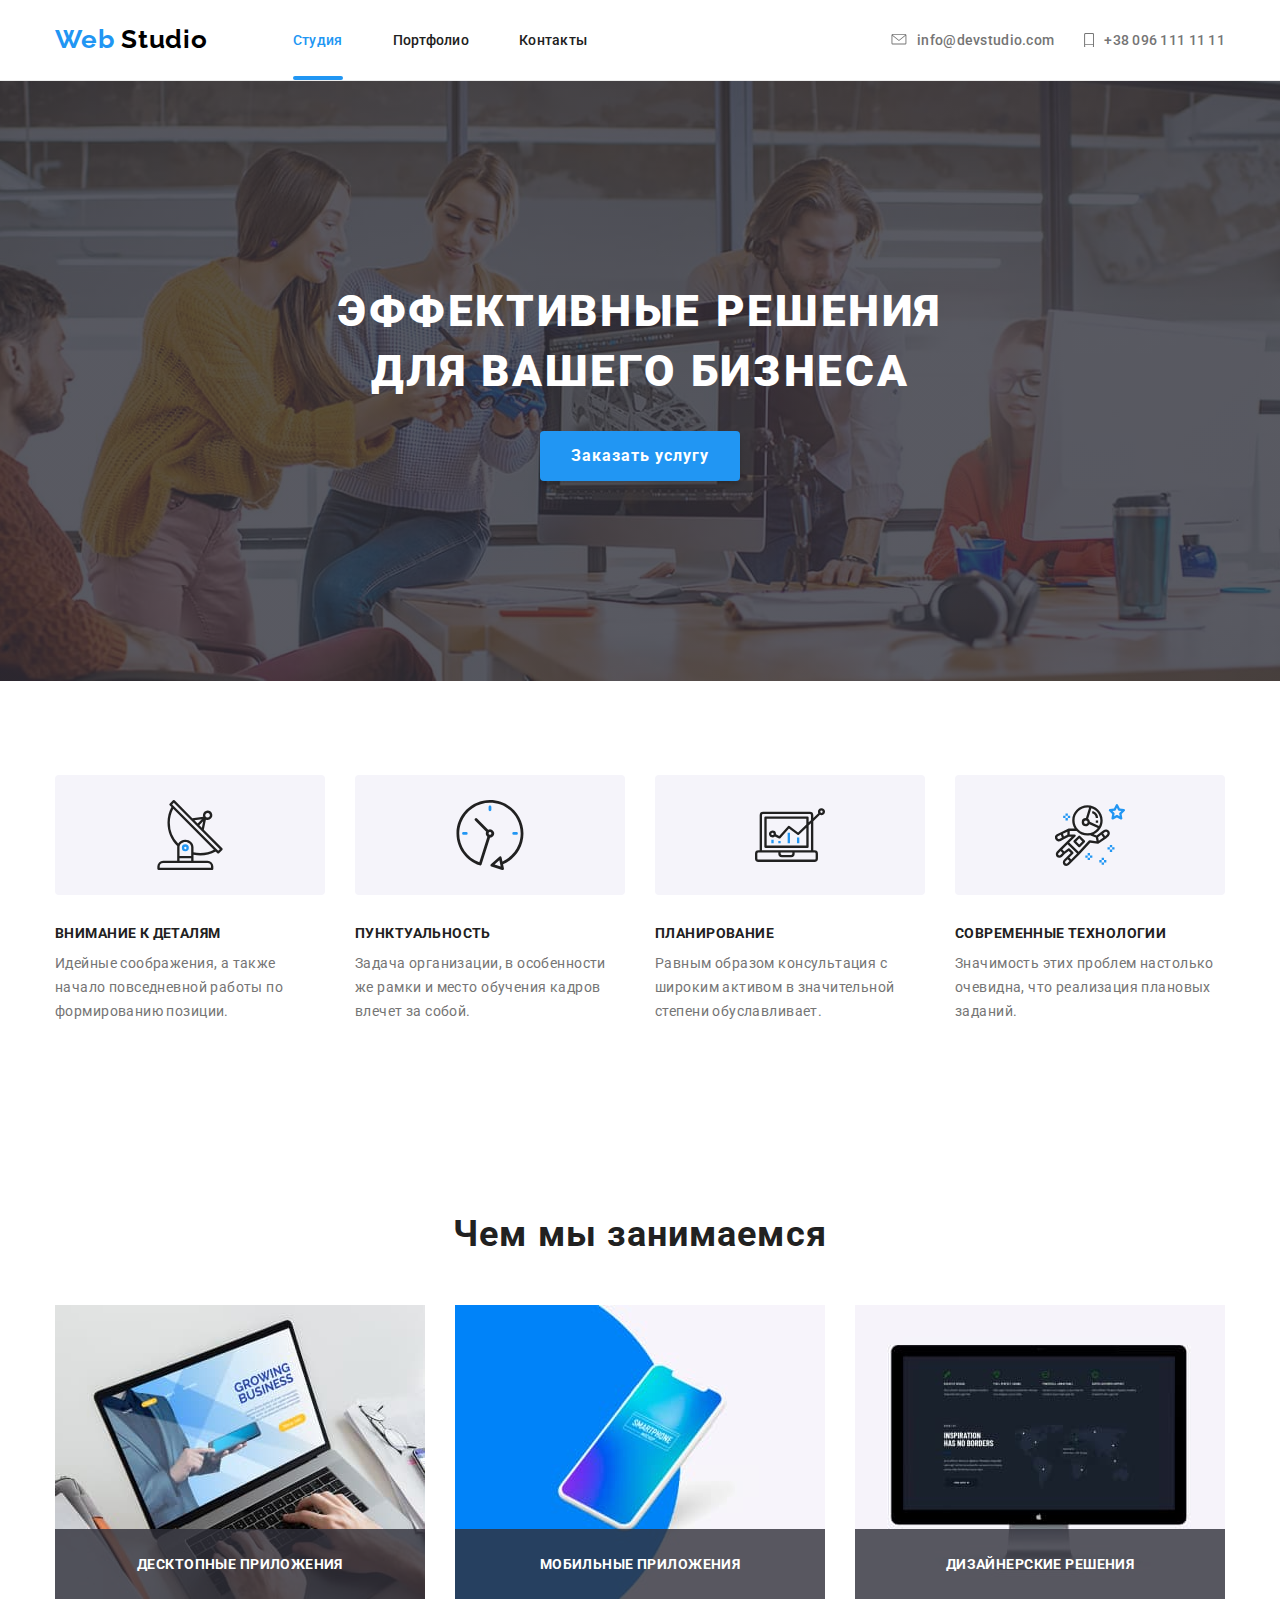
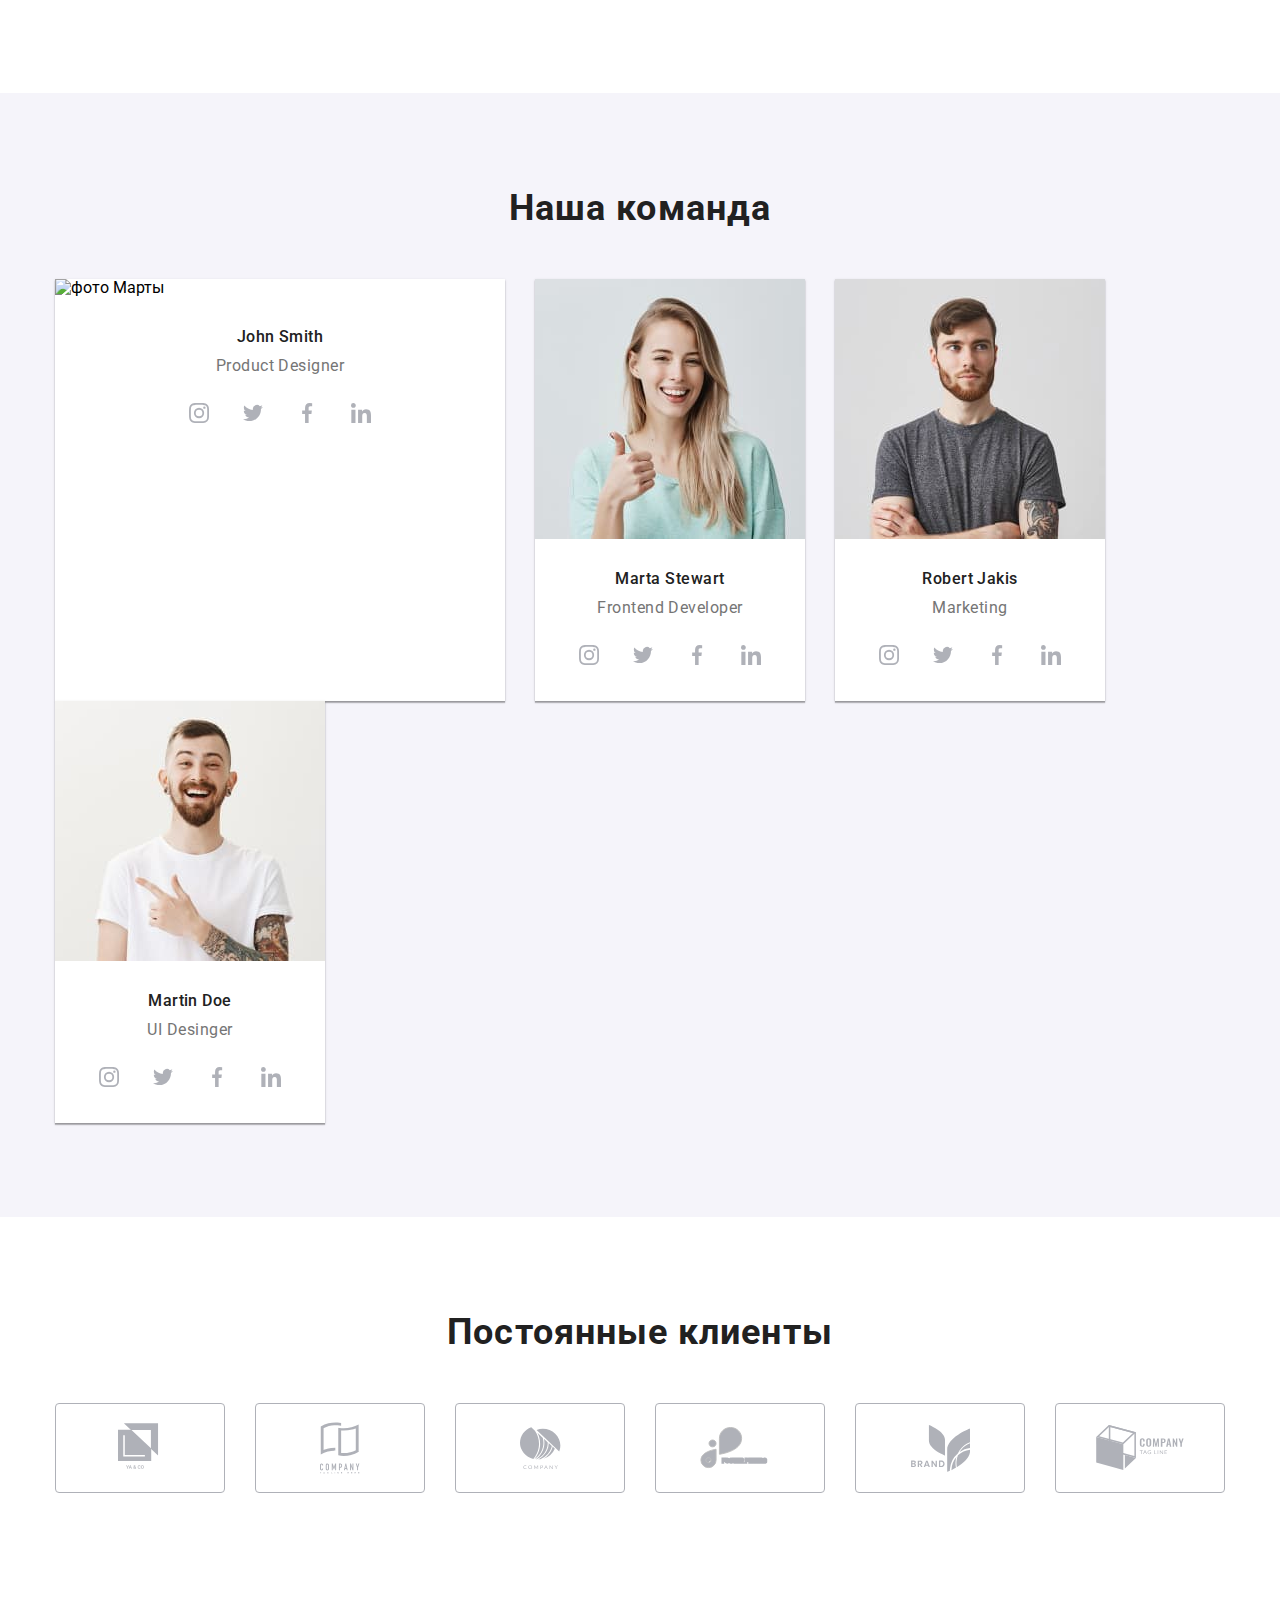
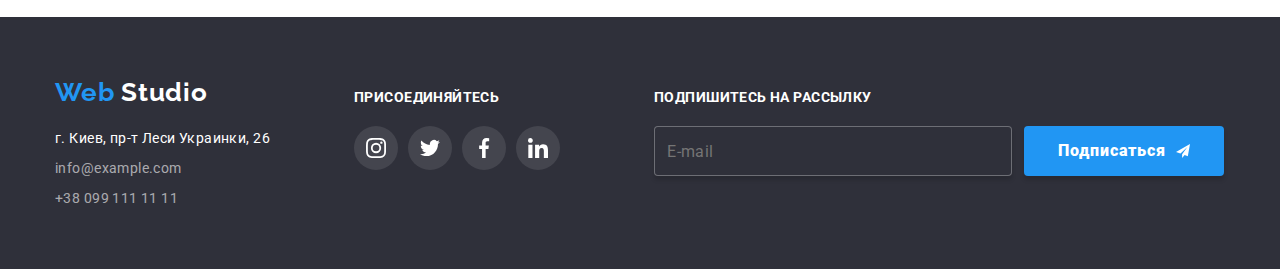
==== commit 93b25326: "проба" ====
--- a/index.html
+++ b/index.html
@@ -227,9 +227,9 @@
                         type="image/jpg"
                         sizes="450">
                         <img 
-                        srcset="./img/john480@1x.jpg 1x, ./img/john480@2x.jpg 2x" 
-                        src="./img/john480@1x.jpg" 
-                        alt="фото Джона" 
+                        srcset="./img/Marta480@1x.jpg 1x, ./img/Marta480@2x.jpg 2x"
+                        src="./img/Marta480@1x.jpg" 
+                        alt="фото Марты" 
                         width="450">
                     </picture>
                     <h3 class="team-name">John Smith</h3>
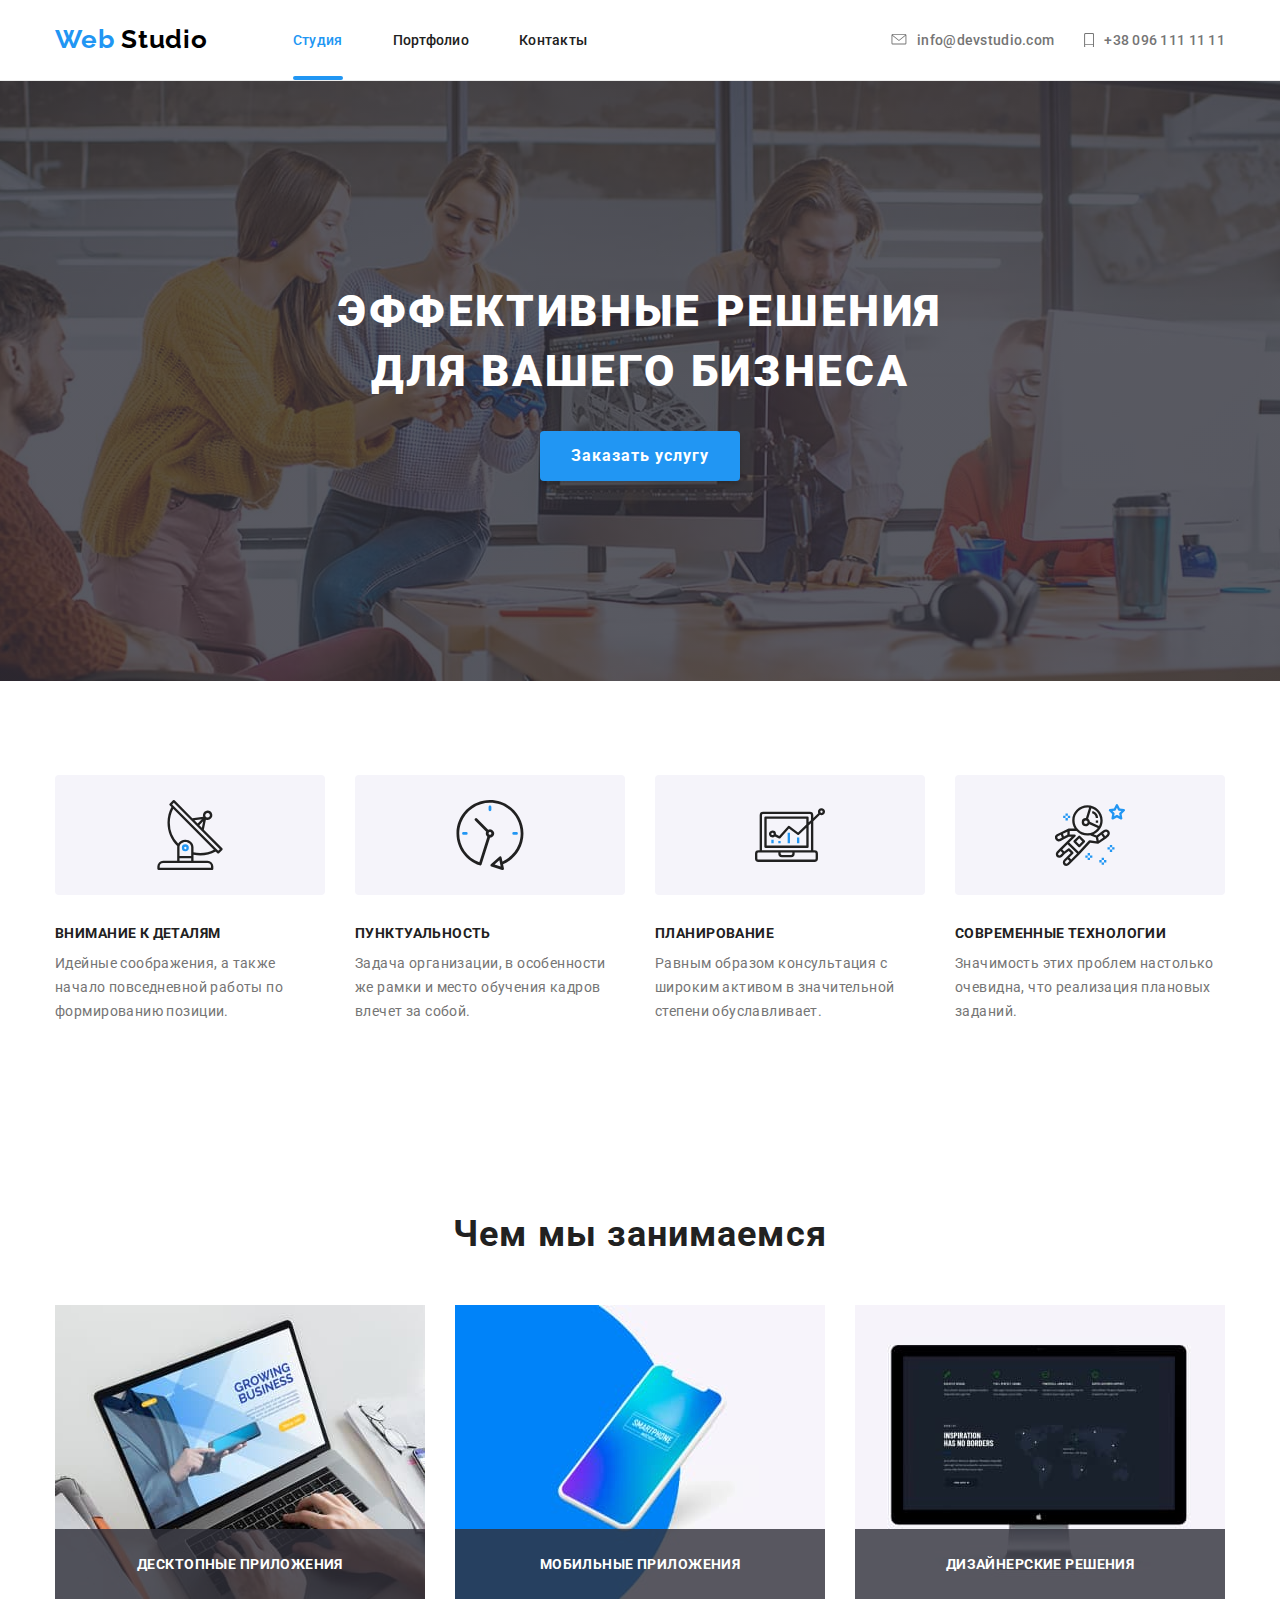
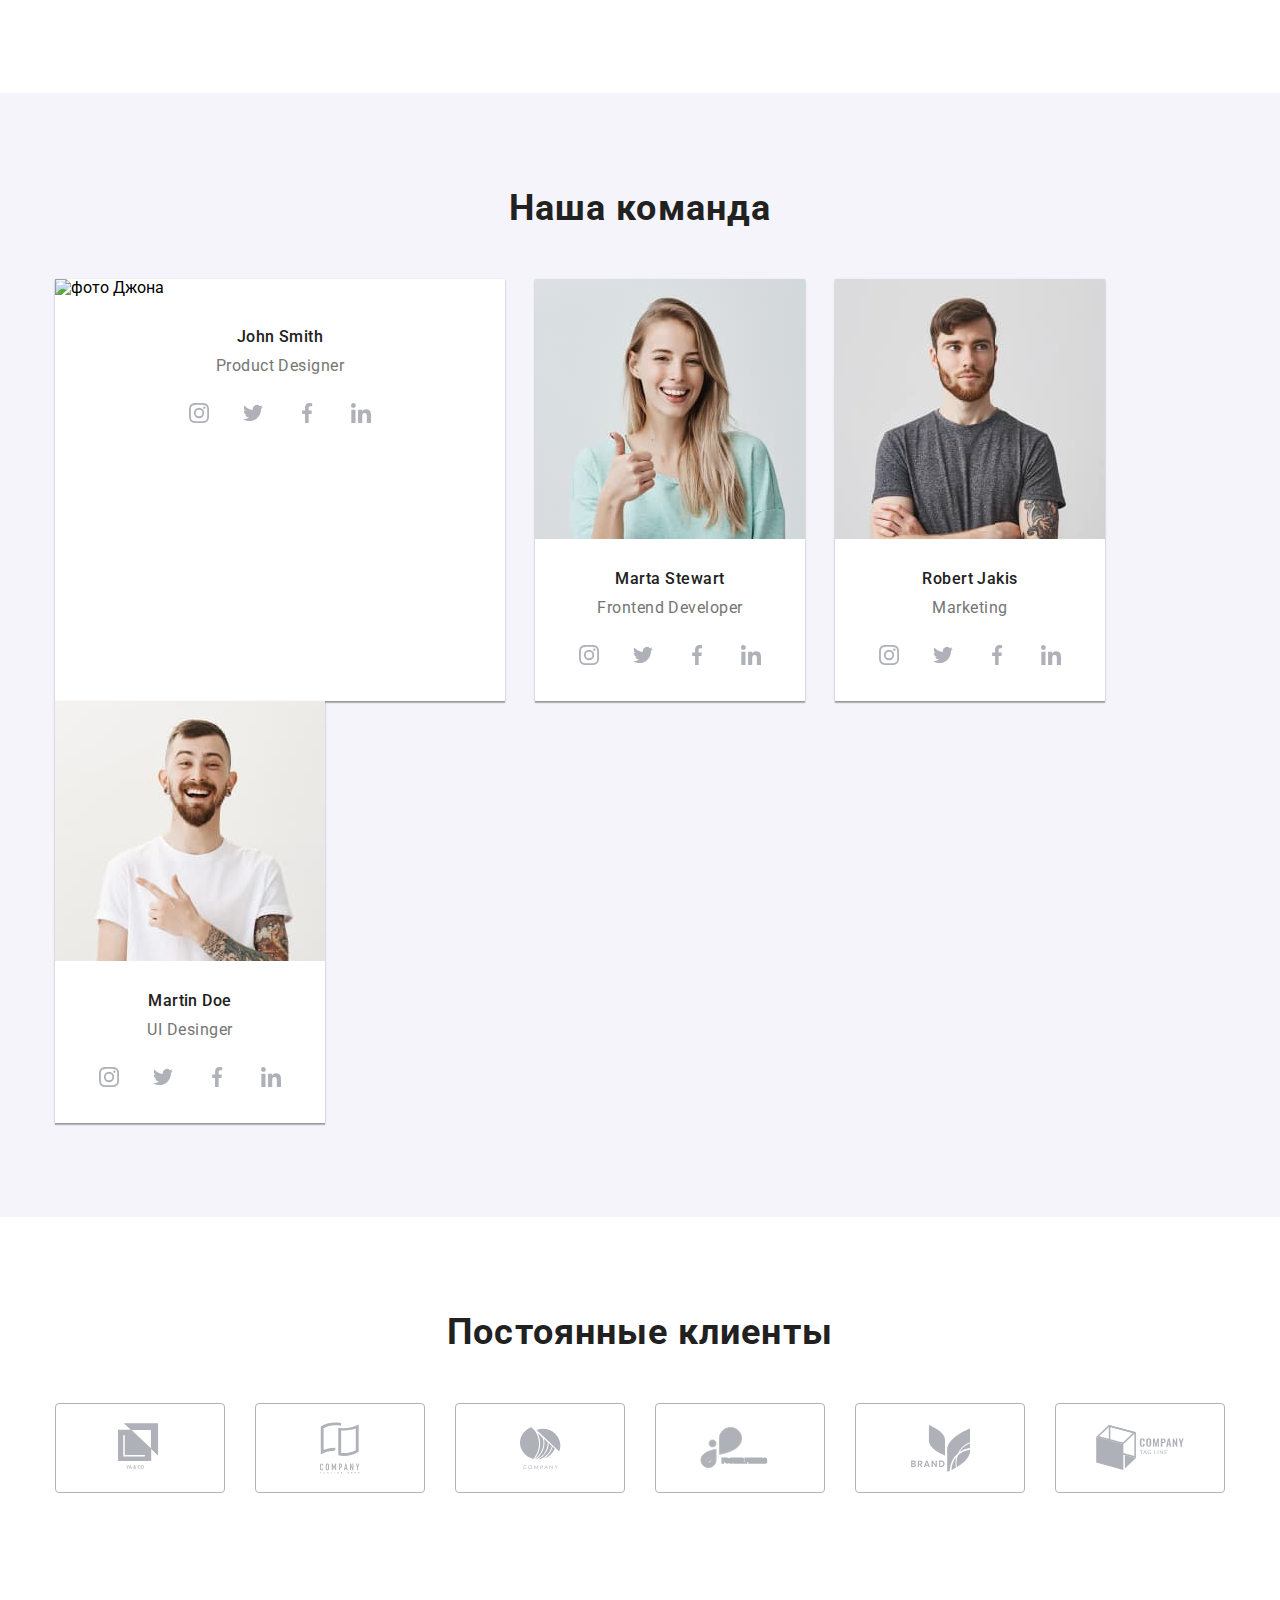
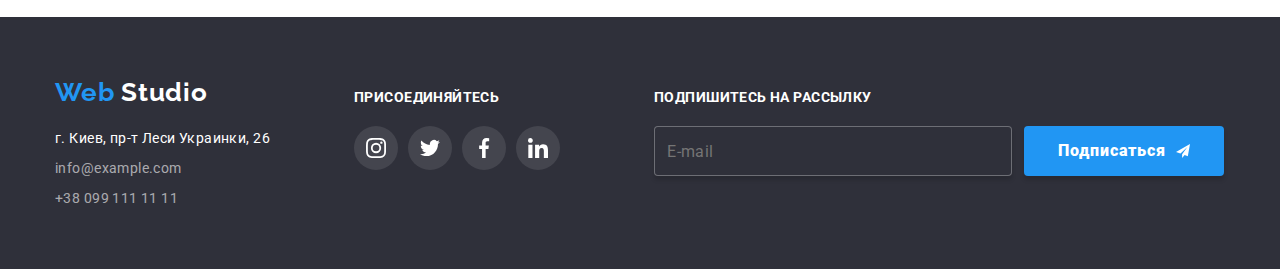
==== commit d9e23fc4: "еще раз поменял фото" ====
--- a/index.html
+++ b/index.html
@@ -227,9 +227,9 @@
                         type="image/jpg"
                         sizes="450">
                         <img 
-                        srcset="./img/Marta480@1x.jpg 1x, ./img/Marta480@2x.jpg 2x"
-                        src="./img/Marta480@1x.jpg" 
-                        alt="фото Марты" 
+                        srcset="./img/john480@1x.jpg 1x, ./img/john480@2x.jpg 2x"
+                        src="./img/john480@1x.jpg" 
+                        alt="фото Джона" 
                         width="450">
                     </picture>
                     <h3 class="team-name">John Smith</h3>
